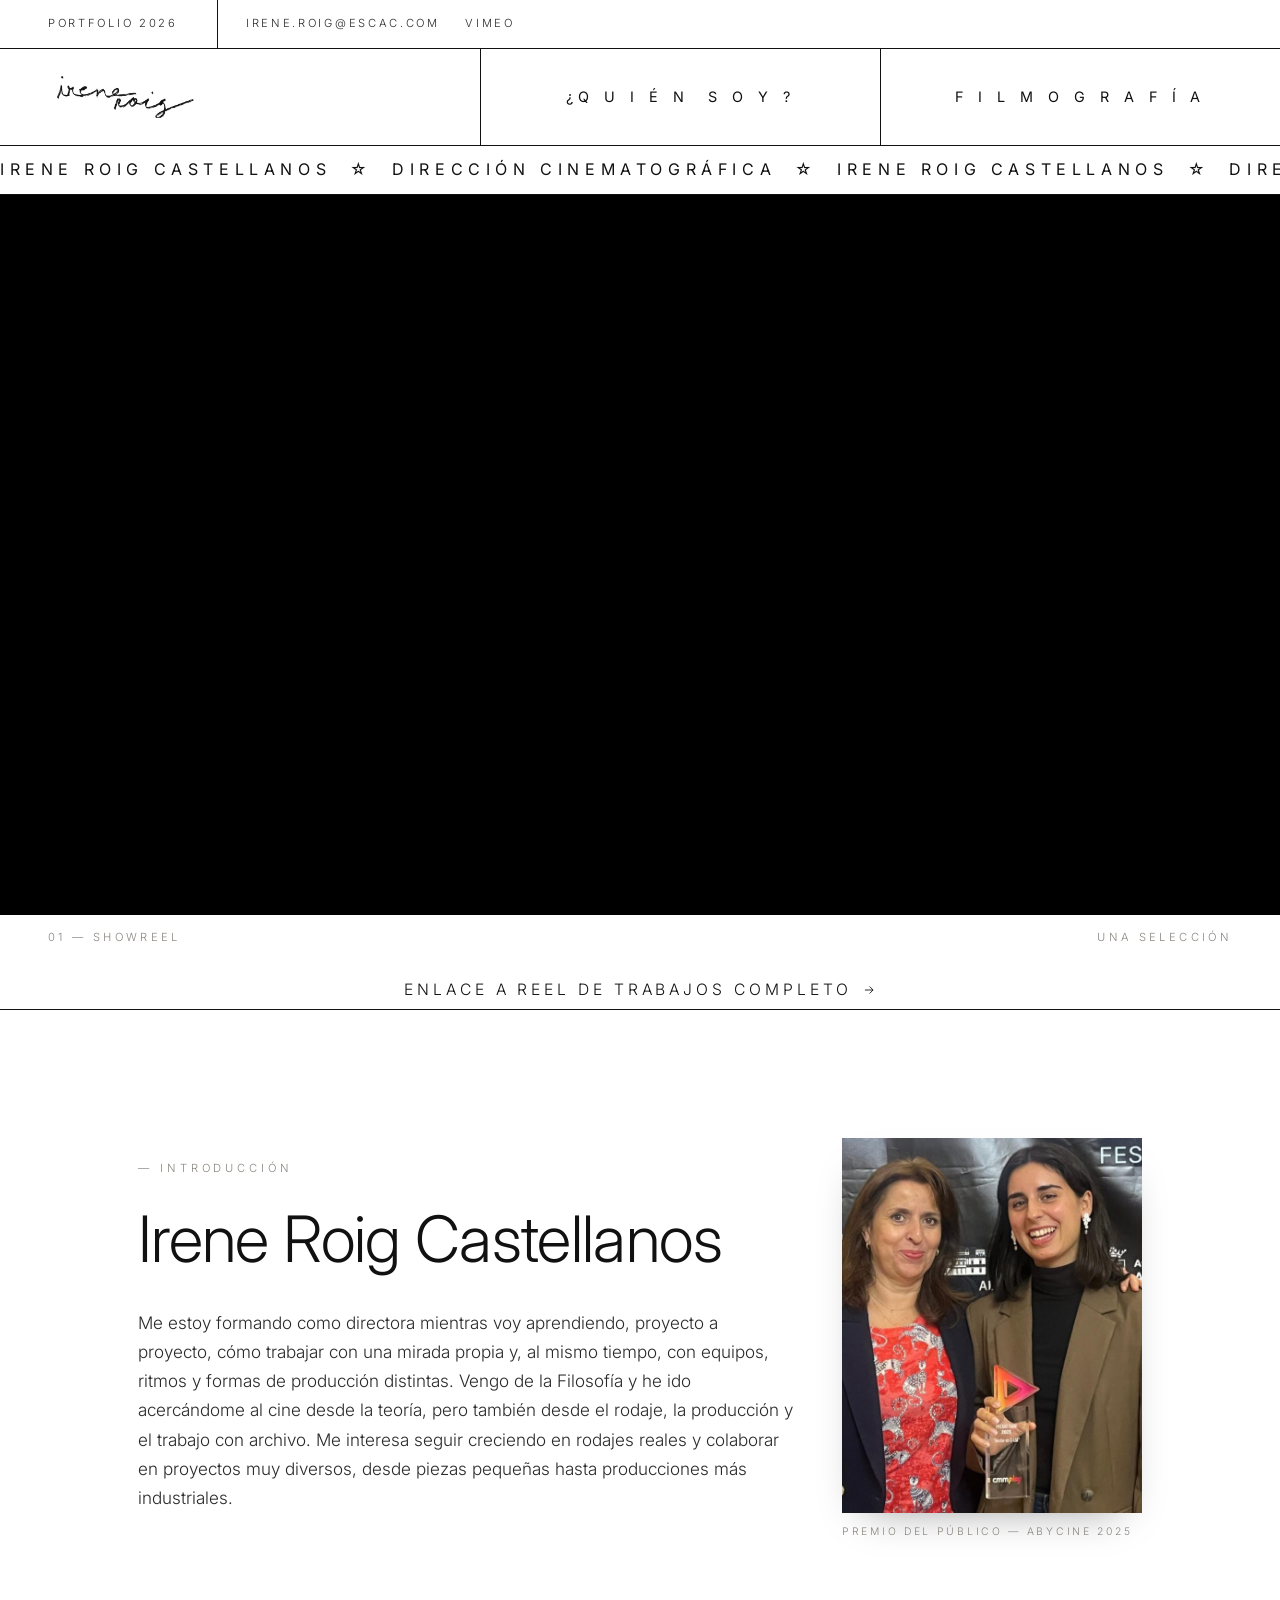
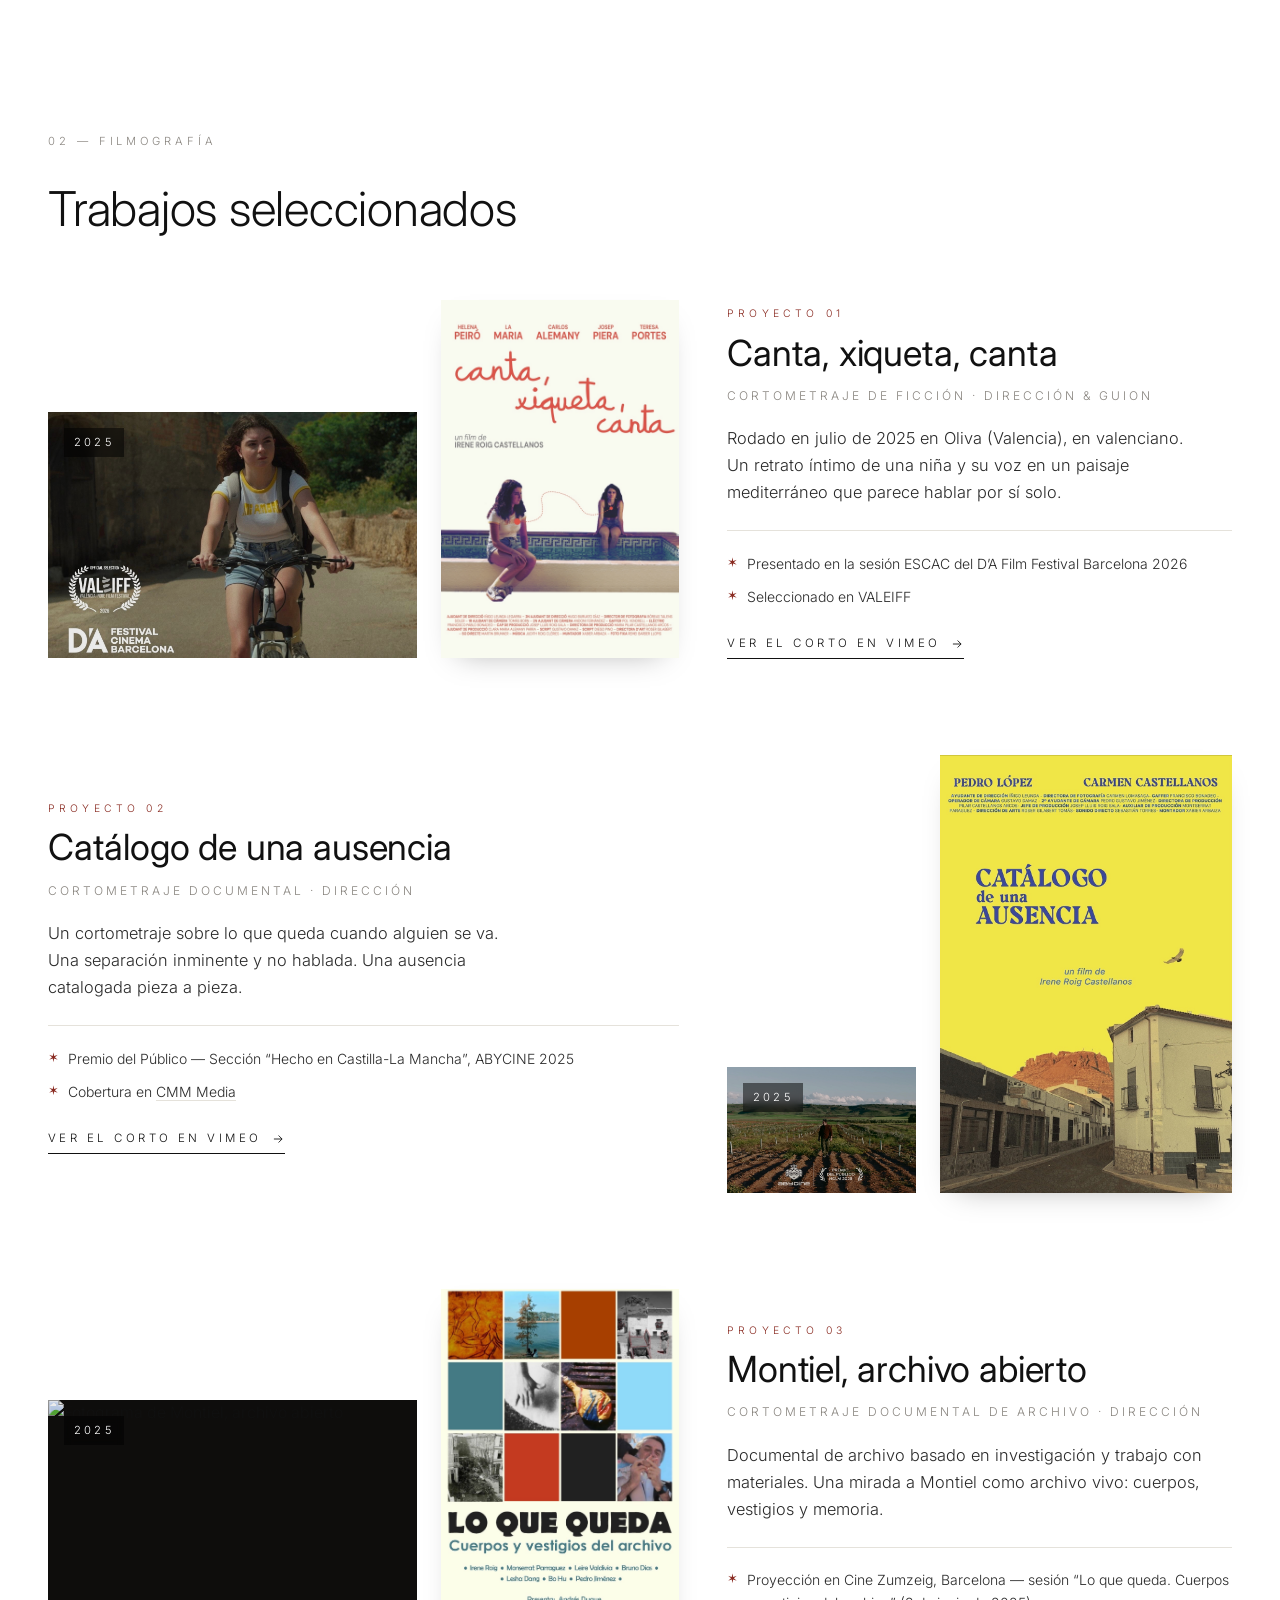
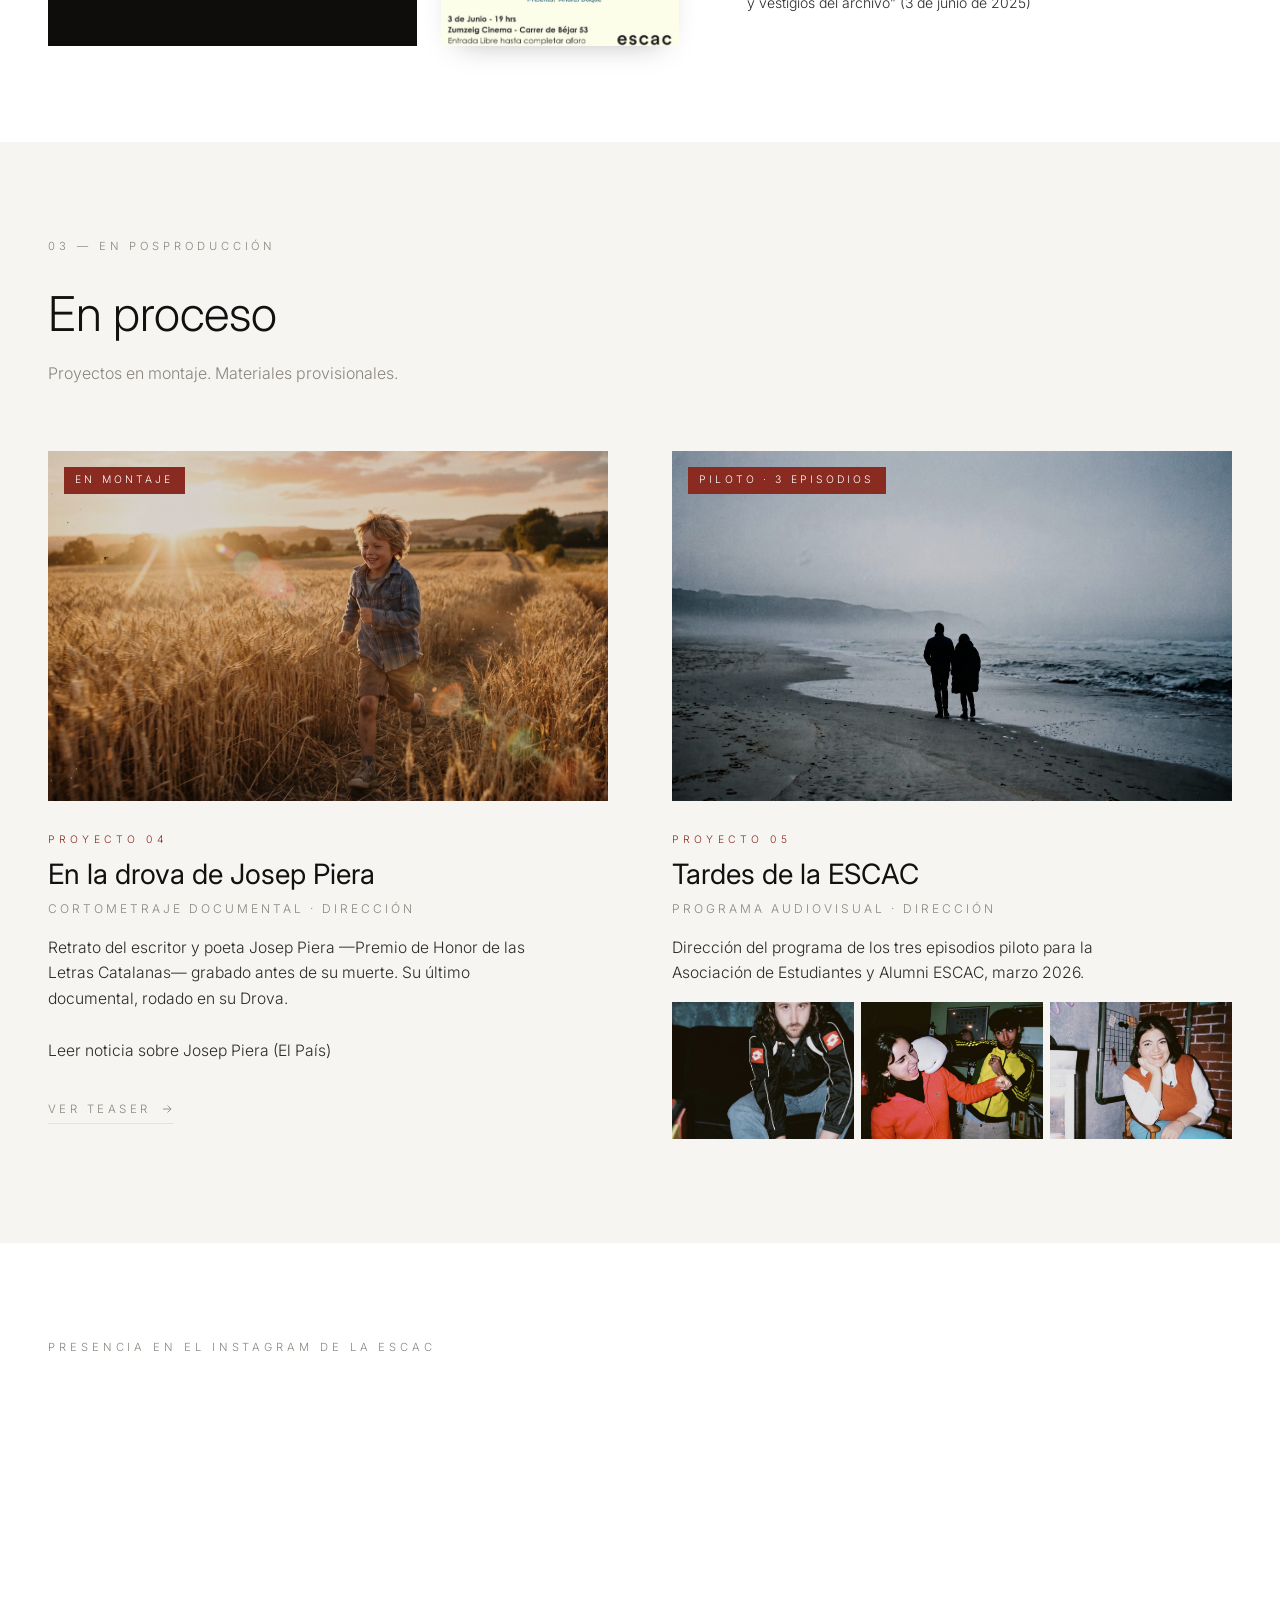
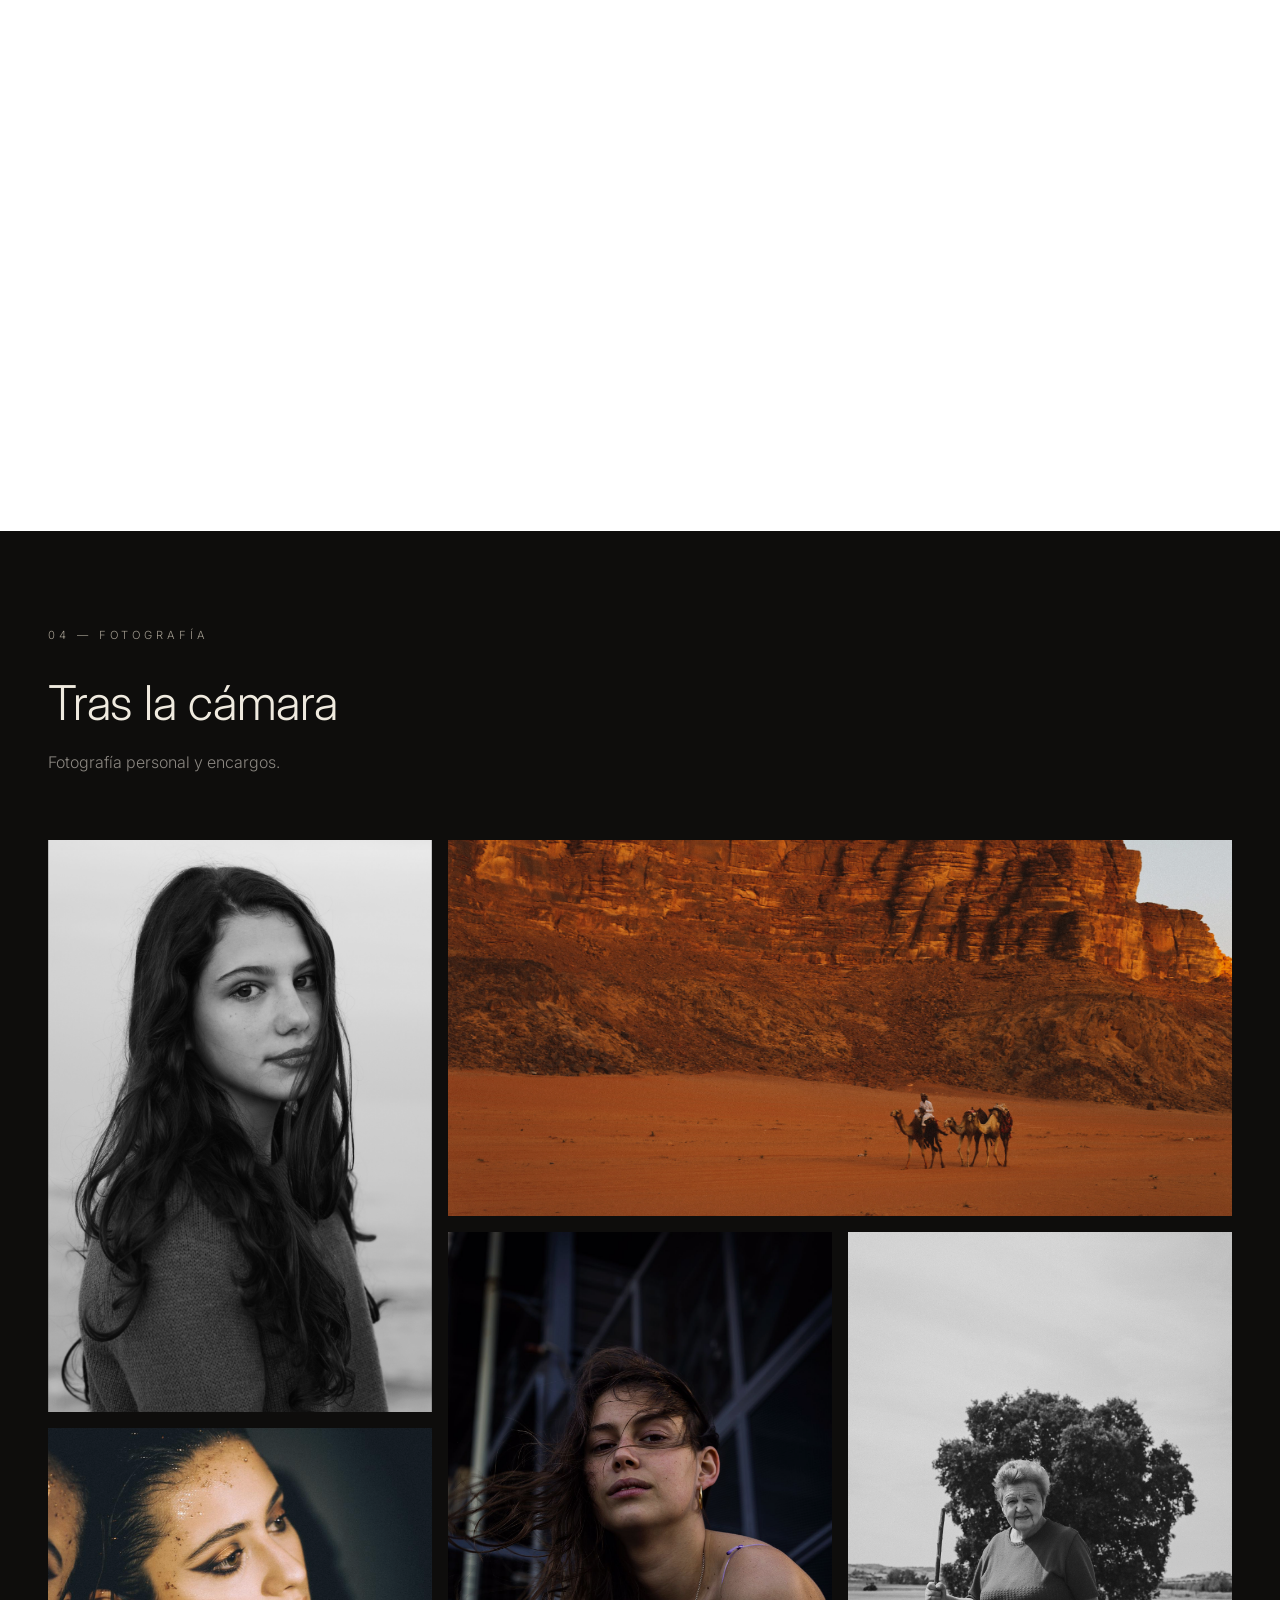
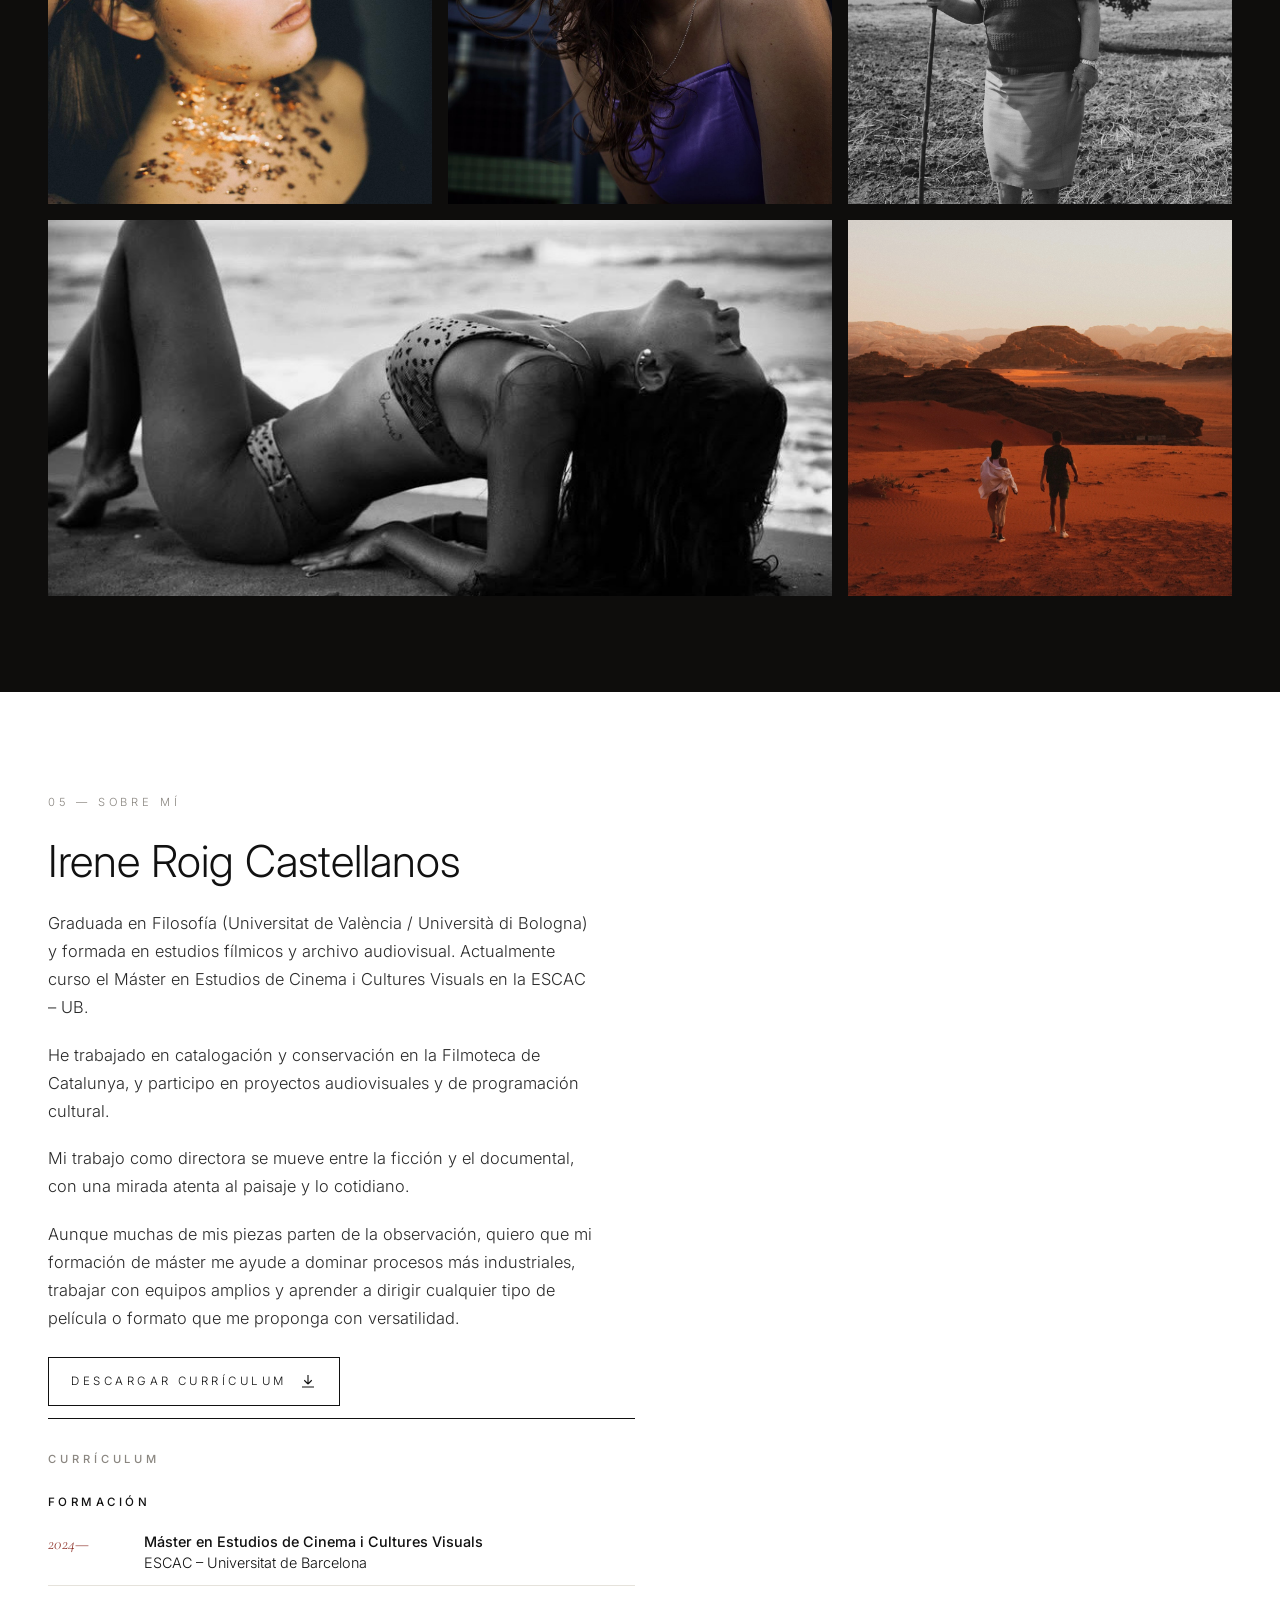
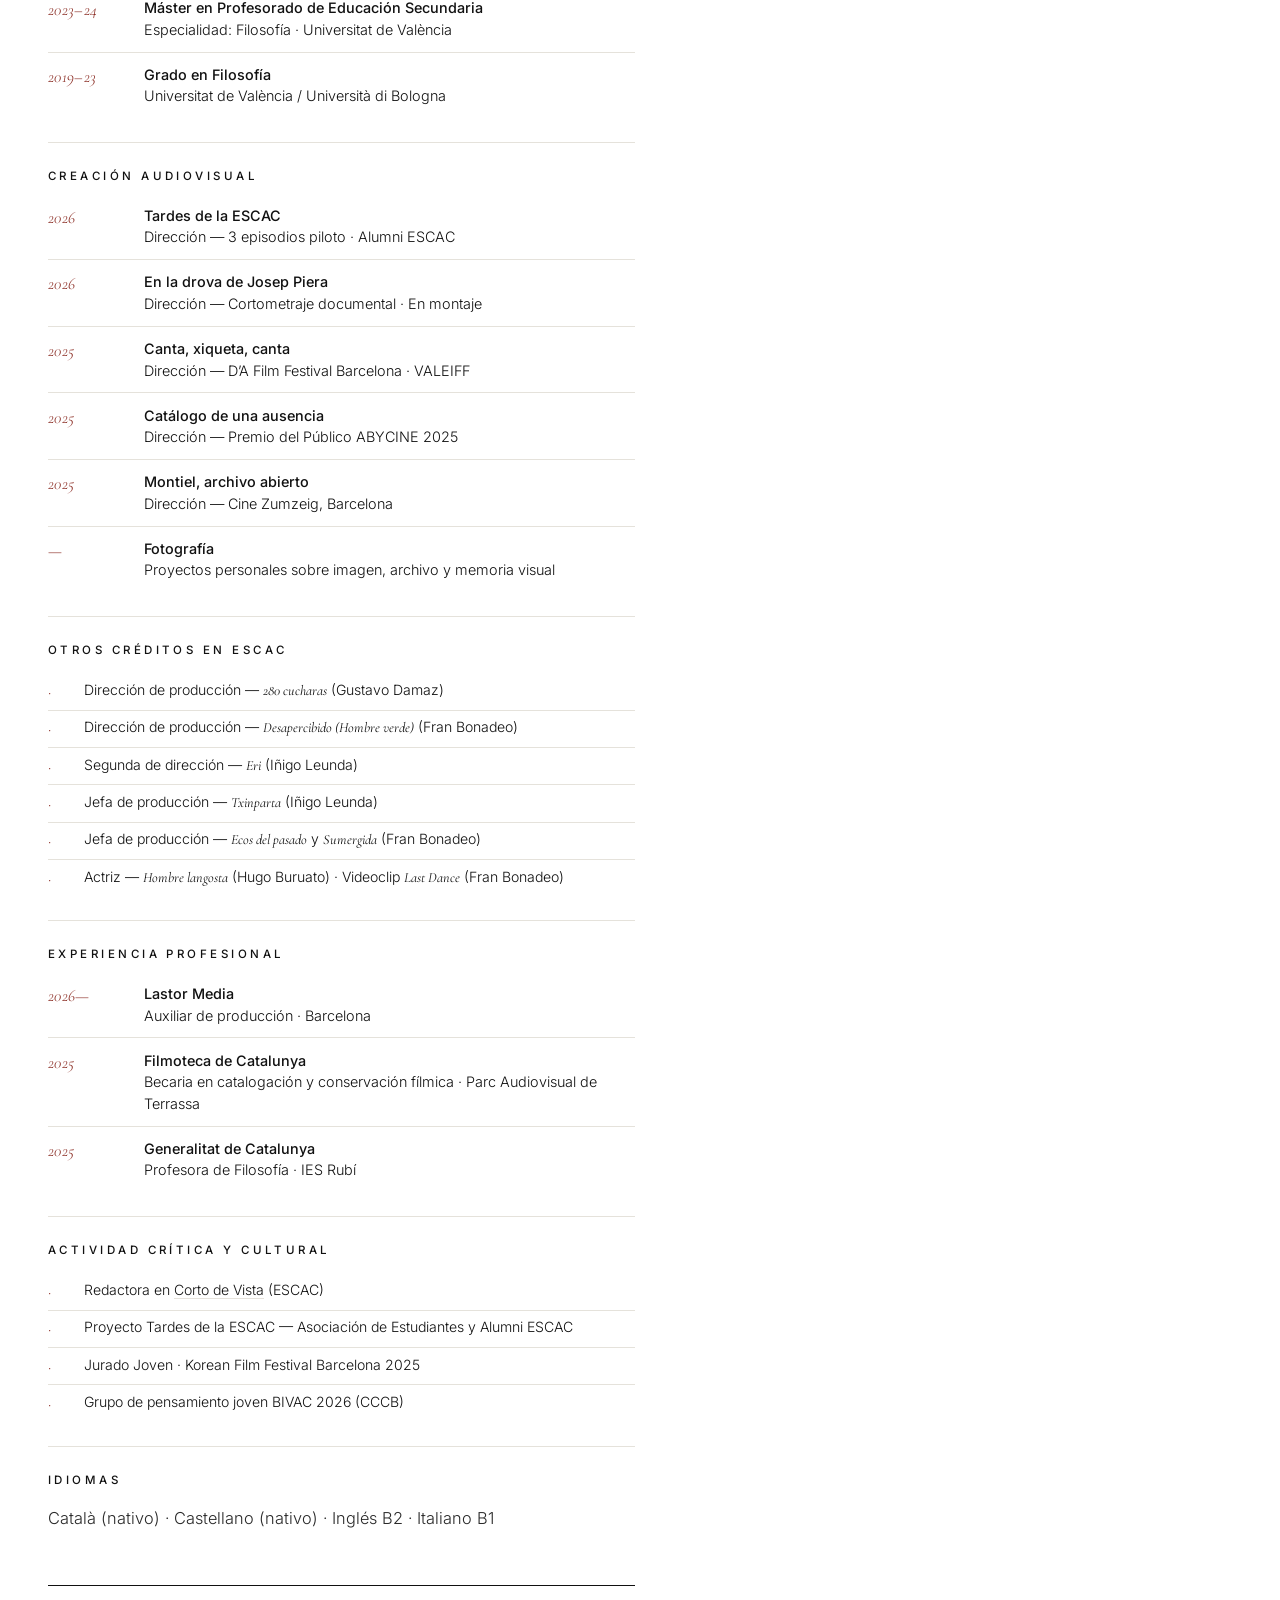
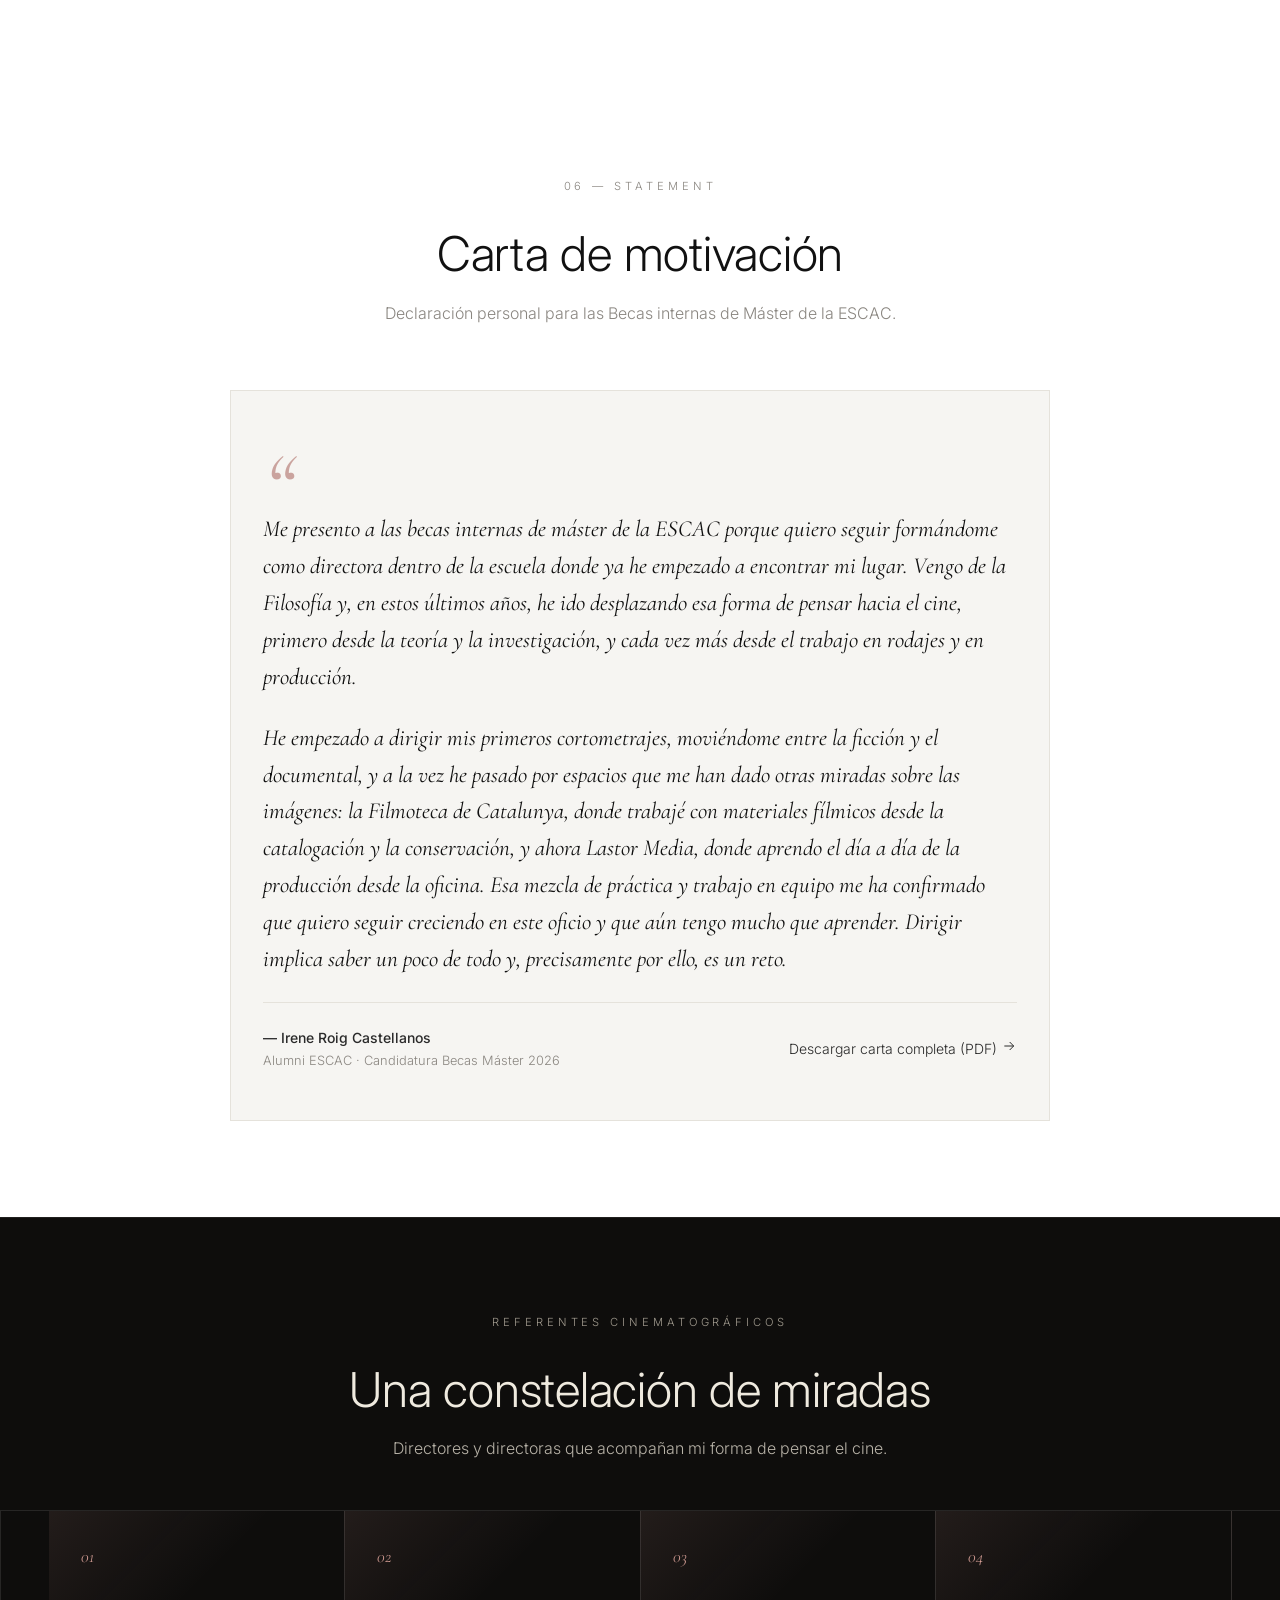
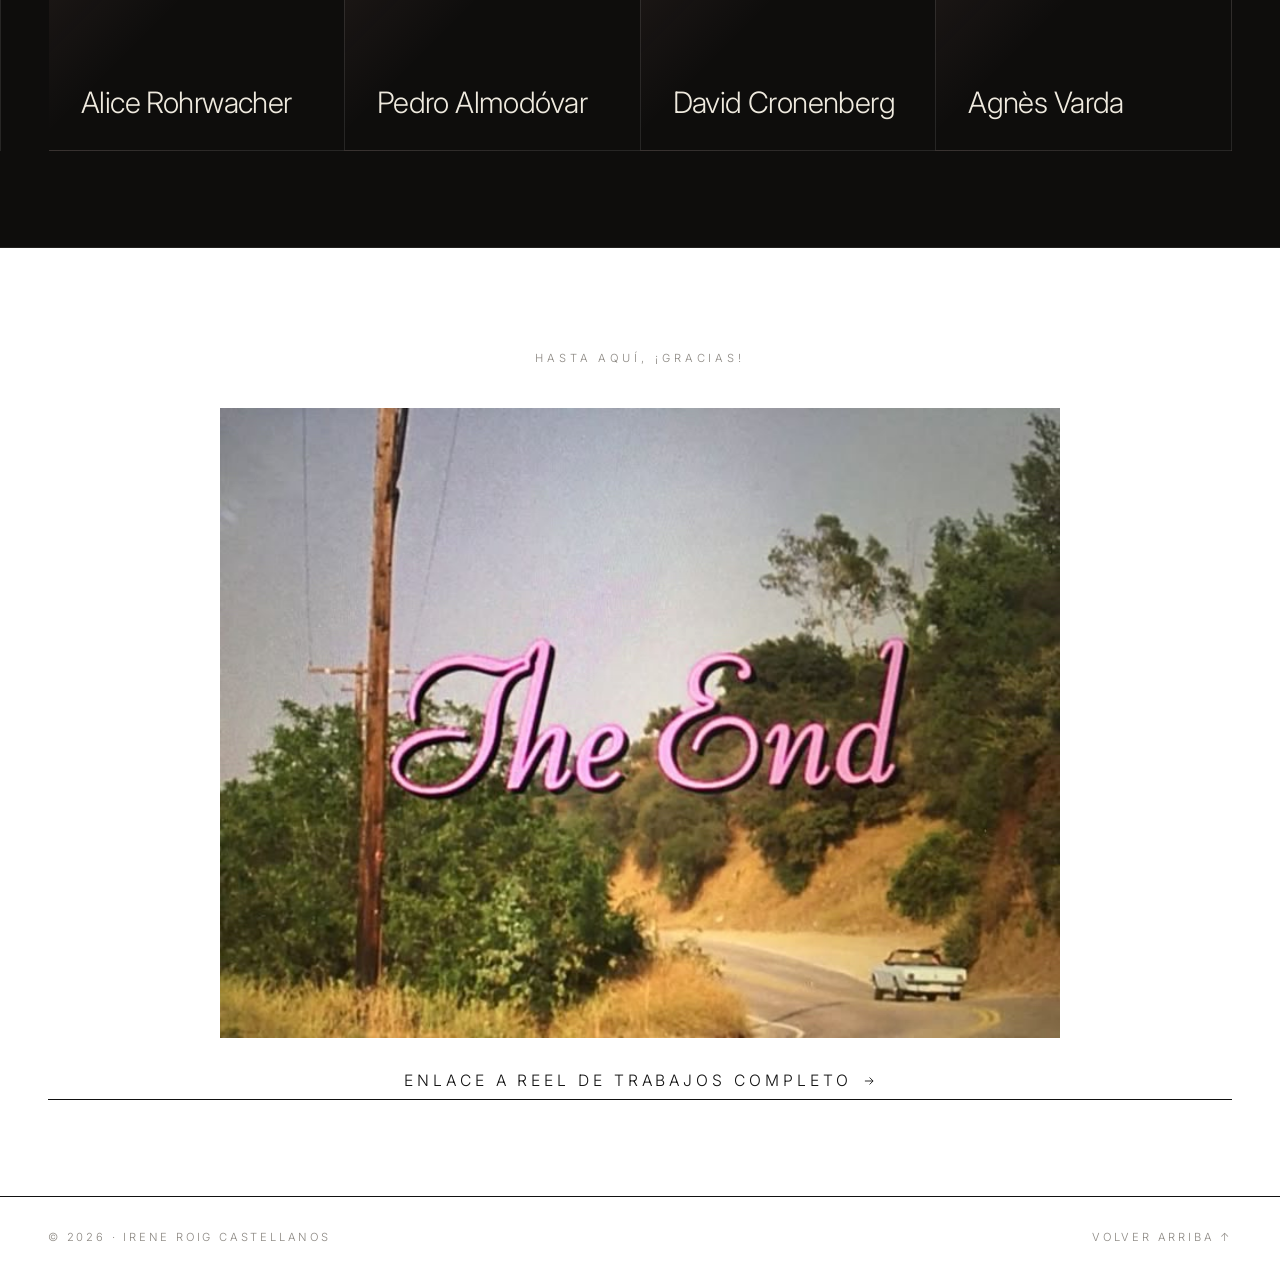
==== index.html @ c7757ea5 "Update index.html" ====
<!DOCTYPE html>
<html lang="es">
<head>
<meta charset="UTF-8" />
<meta name="viewport" content="width=device-width, initial-scale=1.0" />
<title>Irene Roig Castellanos — Dirección de Cine</title>
<meta name="description" content="Portfolio de Irene Roig Castellanos: dirección de cine, cortometraje y documental. Filmografía, fotografía, currículum y contacto." />

<link rel="preconnect" href="https://fonts.googleapis.com" />
<link rel="preconnect" href="https://fonts.gstatic.com" crossorigin />
<link href="https://fonts.googleapis.com/css2?family=Cormorant+Garamond:ital,wght@0,400;0,500;1,400&family=Inter:wght@300;400;500&display=swap" rel="stylesheet" />

<link rel="icon" type="image/jpeg" href="assets/images/logo-firma.jpg" />

<link rel="stylesheet" href="styles.css" />
</head>
<body>

<!-- ========== TOP BAR ========== -->
<div class="topbar">
  <div class="topbar-inner">
    <nav class="topbar-contact" aria-label="Enlaces principales">
      <a class="topbar-portfolio" href="#top" aria-label="Inicio">Portfolio 2026</a>
      <a href="mailto:irene.roig@escac.com">irene.roig@escac.com</a>
      <a href="https://vimeo.com/user251891417?fl=pp&fe=sh" target="_blank" rel="noopener">Vimeo</a>
    </nav>
  </div>
</div>

<!-- ========== HEADER / NAV ========== -->
<header class="site-header" id="top">
  <a href="https://www.imdb.com/es-es/name/nm17939130/" target="_blank" rel="noopener" class="header-block header-block--logo" aria-label="IMDb de Irene Roig Castellanos">
    <img class="header-signature" src="assets/images/logo-firma.jpg" alt="Irene Roig Castellanos" />
  </a>

  <a href="#sobre-mi" class="header-block header-block--link">
    <span>¿Q U I É N&nbsp;&nbsp;S O Y ?</span>
  </a>

  <a href="#filmografia" class="header-block header-block--link">
    <span>F I L M O G R A F Í A</span>
  </a>

  <button class="nav-toggle" aria-label="Abrir menú" aria-expanded="false">
    <span></span><span></span>
  </button>
</header>

<!-- Menú móvil -->
<nav class="mobile-nav" aria-label="Navegación móvil">
  <a href="#filmografia">Filmografía</a>
  <a href="#posproduccion">En posproducción</a>
  <a href="#fotografia">Fotografía</a>
  <a href="#sobre-mi">Sobre mí</a>
  <a href="#carta">Carta de motivación</a>
  <a href="#referentes">Referentes</a>
  <a href="#contacto">Contacto</a>
</nav>

<!-- ========== MARQUEE ========== -->
<div class="marquee" aria-hidden="true">
  <div class="marquee-track">
    <span>IRENE ROIG CASTELLANOS &nbsp;☆&nbsp; DIRECCIÓN CINEMATOGRÁFICA &nbsp;☆&nbsp; IRENE ROIG CASTELLANOS &nbsp;☆&nbsp; DIRECCIÓN CINEMATOGRÁFICA &nbsp;☆&nbsp; IRENE ROIG CASTELLANOS &nbsp;☆&nbsp; DIRECCIÓN CINEMATOGRÁFICA &nbsp;☆&nbsp;</span>
    <span>IRENE ROIG CASTELLANOS &nbsp;☆&nbsp; DIRECCIÓN CINEMATOGRÁFICA &nbsp;☆&nbsp; IRENE ROIG CASTELLANOS &nbsp;☆&nbsp; DIRECCIÓN CINEMATOGRÁFICA &nbsp;☆&nbsp; IRENE ROIG CASTELLANOS &nbsp;☆&nbsp; DIRECCIÓN CINEMATOGRÁFICA &nbsp;☆&nbsp;</span>
  </div>
</div>

<!-- ========== HERO / SHOWREEL ========== -->
<section class="hero">
  <div class="hero-media">
    <video
      class="hero-video"
      src="assets/video/showreel.mp4"
      poster="assets/images/showreel-hero.jpg"
      autoplay
      muted
      loop
      playsinline
      preload="metadata"
      aria-label="Showreel de Irene Roig"
    ></video>
  </div>
  <div class="hero-caption">
    <span>01 — Showreel</span>
    <span>Una selección</span>
  </div>
  <a class="hero-reel-link" href="https://vimeo.com/1184560746?share=copy&fl=sv&fe=ci" target="_blank" rel="noopener">
    Enlace a reel de trabajos completo
    <svg viewBox="0 0 24 24" width="14" height="14" fill="none" stroke="currentColor" stroke-width="1.5" aria-hidden="true"><path d="M5 12h14m0 0l-6-6m6 6l-6 6"/></svg>
  </a>
</section>

<!-- ========== INTRO ========== -->
<section class="intro">
  <div class="intro-text">
    <p class="eyebrow">— Introducción</p>
    <h1 class="intro-heading">
      Irene Roig Castellanos
    </h1>
    <p class="intro-body">
      Me estoy formando como directora mientras voy aprendiendo, proyecto a proyecto,
      cómo trabajar con una mirada propia y, al mismo tiempo, con equipos, ritmos y formas
      de producción distintas. Vengo de la Filosofía y he ido acercándome al cine desde
      la teoría, pero también desde el rodaje, la producción y el trabajo con archivo.
      Me interesa seguir creciendo en rodajes reales y colaborar en proyectos muy diversos,
      desde piezas pequeñas hasta producciones más industriales.
    </p>
  </div>
  <figure class="intro-photo">
    <img src="assets/images/premio.jpg" alt="Premio del Público — ABYCINE 2025" />
    <figcaption>Premio del Público — ABYCINE 2025</figcaption>
  </figure>
</section>

<!-- ========== FILMOGRAFÍA ========== -->
<section class="section" id="filmografia">
  <div class="section-head">
    <span class="eyebrow">02 — Filmografía</span>
    <h2>Trabajos seleccionados</h2>
  </div>

  <div class="works">

    <!-- 01 · Canta, xiqueta, canta -->
    <article class="work" id="canta-xiqueta">
      <div class="work-media-stack">
        <a href="https://vimeo.com/1176885911" target="_blank" rel="noopener" class="work-media work-media--still" data-vimeo="https://player.vimeo.com/video/1176885911">
          <img src="assets/images/still-canta-xiqueta.jpg" alt="Still de Canta, xiqueta, canta" />
          <span class="work-year">2025</span>
          <span class="work-play" aria-hidden="true">
            <svg viewBox="0 0 48 48" fill="none"><circle cx="24" cy="24" r="23" stroke="currentColor" stroke-width="1"/><path d="M20 16 L20 32 L34 24 Z" fill="currentColor"/></svg>
            <em>Ver en Vimeo</em>
          </span>
        </a>
        <div class="work-poster">
          <img src="assets/images/cartel-canta-xiqueta.jpg" alt="Cartel de Canta, xiqueta, canta" />
        </div>
      </div>
      <div class="work-info">
        <span class="work-num">Proyecto 01</span>
        <h3>Canta, xiqueta, canta</h3>
        <p class="work-meta">Cortometraje de ficción · Dirección &amp; Guion</p>
        <p class="work-desc">
          Rodado en julio de 2025 en Oliva (Valencia), en valenciano. Un retrato íntimo
          de una niña y su voz en un paisaje mediterráneo que parece hablar por sí solo.
        </p>
        <ul class="work-credits">
          <li>Presentado en la sesión ESCAC del D’A Film Festival Barcelona 2026</li>
          <li>Seleccionado en VALEIFF</li>
        </ul>
        <a href="https://vimeo.com/1176885911" target="_blank" rel="noopener" class="work-link">
          <span>Ver el corto en Vimeo</span>
          <svg viewBox="0 0 24 24" width="14" height="14" fill="none" stroke="currentColor" stroke-width="1.5"><path d="M5 12h14m0 0l-6-6m6 6l-6 6"/></svg>
        </a>
      </div>
    </article>

    <!-- 02 · Catálogo de una ausencia -->
    <article class="work work--reverse" id="catalogo-ausencia">
      <div class="work-media-stack">
        <a href="https://vimeo.com/1148361885/60602b2954" target="_blank" rel="noopener" class="work-media work-media--still" data-vimeo="https://player.vimeo.com/video/1148361885?h=60602b2954">
          <img src="assets/images/still-catalogo-ausencia.jpg" alt="Still de Catálogo de una ausencia" />
          <span class="work-year">2025</span>
          <span class="work-play" aria-hidden="true">
            <svg viewBox="0 0 48 48" fill="none"><circle cx="24" cy="24" r="23" stroke="currentColor" stroke-width="1"/><path d="M20 16 L20 32 L34 24 Z" fill="currentColor"/></svg>
            <em>Ver en Vimeo</em>
          </span>
        </a>
        <div class="work-poster">
          <img src="assets/images/cartel-catalogo-ausencia.jpg" alt="Cartel de Catálogo de una ausencia" />
        </div>
      </div>
      <div class="work-info">
        <span class="work-num">Proyecto 02</span>
        <h3>Catálogo de una ausencia</h3>
        <p class="work-meta">Cortometraje documental · Dirección</p>
        <p class="work-desc">
          Un cortometraje sobre lo que queda cuando alguien se va. Una separación 
          inminente y no hablada. Una ausencia catalogada pieza a pieza.
        </p>
        <ul class="work-credits">
          <li>Premio del Público — Sección “Hecho en Castilla-La Mancha”, ABYCINE 2025</li>
          <li>Cobertura en <a href="https://www.cmmedia.es/informacion-corporativa/sala-de-prensa/cortos-conexiones-inesperadas-catalogo-ausencia-premiados-cmm-abycine-2025.html" target="_blank" rel="noopener">CMM Media</a></li>
        </ul>
        <a href="https://vimeo.com/1148361885/60602b2954" target="_blank" rel="noopener" class="work-link">
          <span>Ver el corto en Vimeo</span>
          <svg viewBox="0 0 24 24" width="14" height="14" fill="none" stroke="currentColor" stroke-width="1.5"><path d="M5 12h14m0 0l-6-6m6 6l-6 6"/></svg>
        </a>
      </div>
    </article>

    <!-- 03 · Montiel, archivo abierto -->
    <article class="work" id="montiel">
      <div class="work-media-stack">
        <div class="work-media work-media--still work-media--nolink">
          <img src="assets/images/work-03.jpg" alt="Fotograma de Montiel, archivo abierto" />
          <span class="work-year">2025</span>
        </div>
        <div class="work-poster">
          <img src="assets/images/cartel-montiel.jpg" alt="Cartel de la sesión en Cine Zumzeig" />
        </div>
      </div>
      <div class="work-info">
        <span class="work-num">Proyecto 03</span>
        <h3>Montiel, archivo abierto</h3>
        <p class="work-meta">Cortometraje documental de archivo · Dirección</p>
        <p class="work-desc">
          Documental de archivo basado en investigación y trabajo con materiales.
          Una mirada a Montiel como archivo vivo: cuerpos, vestigios y memoria.
        </p>
        <ul class="work-credits">
          <li>Proyección en Cine Zumzeig, Barcelona — sesión “Lo que queda. Cuerpos y vestigios del archivo” (3 de junio de 2025)</li>
        </ul>
      </div>
    </article>

  </div>
</section>

<!-- ========== EN POSPRODUCCIÓN ========== -->
<section class="section section--soft" id="posproduccion">
  <div class="section-head">
    <span class="eyebrow">03 — En posproducción</span>
    <h2>En proceso</h2>
    <p class="section-lede">Proyectos en montaje. Materiales provisionales.</p>
  </div>

  <div class="wip-grid">

    <!-- 04 · En la drova de Josep Piera -->
    <article class="wip" id="en-la-drova">
      <a href="https://vimeo.com/1185247894" target="_blank" rel="noopener" class="wip-media">
        <img src="assets/images/work-04.jpg" alt="Captura provisional de En la drova de Josep Piera" />
        <span class="wip-badge">En montaje</span>
        <span class="work-play" aria-hidden="true">
          <svg viewBox="0 0 48 48" fill="none"><circle cx="24" cy="24" r="23" stroke="currentColor" stroke-width="1"/><path d="M20 16 L20 32 L34 24 Z" fill="currentColor"/></svg>
          <em>Ver avance</em>
        </span>
      </a>
      <div class="wip-info">
        <span class="work-num">Proyecto 04</span>
        <h3>En la drova de Josep Piera</h3>
        <p class="work-meta">Cortometraje documental · Dirección</p>
        <p class="work-desc">
          Retrato del escritor y poeta Josep Piera —Premio de Honor de las Letras Catalanas—
          grabado antes de su muerte. Su último documental, rodado en su Drova.
            <br><br>
  <a href="https://elpais.com/cultura/2026-04-05/fallece-el-poeta-y-escritor-valenciano-josep-piera-a-los-78-anos.html" target="_blank" rel="noopener">
    Leer noticia sobre Josep Piera (El País)
  </a>
        </p>
       <a href="https://vimeo.com/1185247894" target="_blank" rel="noopener" class="work-link work-link--muted">
  <span>Ver teaser</span>
  <svg viewBox="0 0 24 24" width="14" height="14" fill="none" stroke="currentColor" stroke-width="1.5">
    <path d="M5 12h14m0 0l-6-6m6 6l-6 6"/>
  </svg>
</a>
      </div>
    </article>

    <!-- 05 · Tardes de la ESCAC -->
    <article class="wip" id="tardes-escac">
      <a href="https://vimeo.com/1188788716/d22d8c7a31?share=copy&fl=sv&fe=ci" target="_blank" rel="noopener" class="wip-media">
        <img src="assets/images/work-01.jpg" alt="Foto provisional de Tardes de la ESCAC" />
        <span class="wip-badge">Piloto · 3 episodios</span>
        <span class="work-play" aria-hidden="true">
          <svg viewBox="0 0 48 48" fill="none"><circle cx="24" cy="24" r="23" stroke="currentColor" stroke-width="1"/><path d="M20 16 L20 32 L34 24 Z" fill="currentColor"/></svg>
          <em>Ver mini-video</em>
        </span>
      </a>
      <div class="wip-info">
        <span class="work-num">Proyecto 05</span>
        <h3>Tardes de la ESCAC</h3>
        <p class="work-meta">Programa audiovisual · Dirección</p>
        <p class="work-desc">
          Dirección del programa de los tres episodios piloto para la Asociación
          de Estudiantes y Alumni ESCAC, marzo 2026.
        </p>
        <div class="wip-thumbs" aria-label="Galería de fotos de Tardes de la ESCAC">
          <img src="assets/images/work-02.jpg" alt="Foto del rodaje 1" />
          <img src="assets/images/work-10.jpg" alt="Foto del rodaje 2" />
          <img src="assets/images/work-11.jpg" alt="Foto del rodaje 3" />
        </div>

</section>

<!-- ========== ESCAC EN INSTAGRAM ========== -->
<section class="section" id="escac-ig">
  <div class="section-head">
    <span class="eyebrow">Presencia en el Instagram de la ESCAC</span>
  </div>

  <div class="ig-grid">
    <div class="ig-card">
      <blockquote class="instagram-media" data-instgrm-permalink="https://www.instagram.com/p/DWeWCHbDDAE/?utm_source=ig_embed&amp;utm_campaign=loading" data-instgrm-version="14"></blockquote>
    </div>

    <div class="ig-card">
      <blockquote class="instagram-media" data-instgrm-permalink="https://www.instagram.com/reel/DVTNN2sjTQh/?utm_source=ig_embed&amp;utm_campaign=loading" data-instgrm-version="14"></blockquote>
    </div>

    <div class="ig-card">
      <blockquote class="instagram-media" data-instgrm-permalink="https://www.instagram.com/p/DQew9ajjEBx/?utm_source=ig_embed&amp;utm_campaign=loading" data-instgrm-version="14"></blockquote>
    </div>

    <div class="ig-card">
      <blockquote class="instagram-media" data-instgrm-permalink="https://www.instagram.com/p/DPoYEYwDBL6/?utm_source=ig_embed&amp;utm_campaign=loading" data-instgrm-version="14"></blockquote>
    </div>

    <div class="ig-card">
      <blockquote class="instagram-media" data-instgrm-permalink="https://www.instagram.com/p/DTaCCrPCIK7/?utm_source=ig_embed&amp;utm_campaign=loading" data-instgrm-version="14"></blockquote>
    </div>
  </div>

  <script async src="https://www.instagram.com/embed.js"></script>
</section>

<!-- ========== FOTOGRAFÍA ========== -->
<section class="section section--dark" id="fotografia">
  <div class="section-head">
    <span class="eyebrow">04 — Fotografía</span>
    <h2>Tras la cámara</h2>
    <p class="section-lede">Fotografía personal y encargos.</p>
  </div>

  <div class="photo-grid">
    <figure class="photo photo--tall"><img src="assets/images/photo-01.jpg" alt="Fotografía 01" /></figure>
    <figure class="photo photo--wide"><img src="assets/images/photo-02.jpg" alt="Fotografía 02" /></figure>
    <figure class="photo photo--tall"><img src="assets/images/photo-03.jpg" alt="Fotografía 03" /></figure>
    <figure class="photo photo--tall"><img src="assets/images/photo-04.jpg" alt="Fotografía 04" /></figure>
    <figure class="photo"><img src="assets/images/generated-bts-05.jpg" alt="Fotografía tras la cámara 05" /></figure>
    <figure class="photo photo--wide"><img src="assets/images/generated-bts-06.jpg" alt="Fotografía tras la cámara 06" /></figure>
    <figure class="photo"><img src="assets/images/generated-bts-07.jpg" alt="Fotografía tras la cámara 07" /></figure>
    
  </div>
</section>

<!-- ========== SOBRE MÍ / CV ========== -->
<section class="section" id="sobre-mi">
  <div class="about-grid">
    <div class="about-text">
      <span class="eyebrow">05 — Sobre mí</span>
      <h2>Irene Roig Castellanos</h2>
      <p>
        Graduada en Filosofía (Universitat de València / Università di Bologna) y formada
        en estudios fílmicos y archivo audiovisual. Actualmente curso el Máster en Estudios
        de Cinema i Cultures Visuals en la ESCAC – UB.
      </p>
      <p>
        He trabajado en catalogación y conservación en la Filmoteca de Catalunya, y participo
        en proyectos audiovisuales y de programación cultural.
      </p>
      <p>
        Mi trabajo como directora se mueve entre la ficción y el documental, con
        una mirada atenta al paisaje y lo cotidiano.
      </p>
      <p>
        Aunque muchas de mis piezas parten de la observación, quiero que mi formación de máster
        me ayude a dominar procesos más industriales, trabajar con equipos amplios y aprender a
        dirigir cualquier tipo de película o formato que me proponga con versatilidad.
      </p>

      <div class="download-row">
        <a href="assets/docs/cv-irene-roig.pdf" class="download-btn" download>
          <span>Descargar currículum</span>
          <svg viewBox="0 0 24 24" width="18" height="18" fill="none" stroke="currentColor" stroke-width="1.5" aria-hidden="true">
            <path d="M12 4v12m0 0l-5-5m5 5l5-5M4 20h16"/>
          </svg>
        </a>

    <aside class="cv-summary">
      <h3>Currículum</h3>

      <div class="cv-block">
        <h4>Formación</h4>
        <ul class="cv-list">
          <li>
            <span class="cv-year">2024—</span>
            <div><strong>Máster en Estudios de Cinema i Cultures Visuals</strong><br/>ESCAC – Universitat de Barcelona</div>
          </li>
          <li>
            <span class="cv-year">2023–24</span>
            <div><strong>Máster en Profesorado de Educación Secundaria</strong><br/>Especialidad: Filosofía · Universitat de València</div>
          </li>
          <li>
            <span class="cv-year">2019–23</span>
            <div><strong>Grado en Filosofía</strong><br/>Universitat de València / Università di Bologna</div>
          </li>
        </ul>
      </div>

      <div class="cv-block">
        <h4>Creación audiovisual</h4>
        <ul class="cv-list">
          <li>
            <span class="cv-year">2026</span>
            <div><strong>Tardes de la ESCAC</strong><br/>Dirección — 3 episodios piloto · Alumni ESCAC</div>
          </li>
          <li>
            <span class="cv-year">2026</span>
            <div><strong>En la drova de Josep Piera</strong><br/>Dirección — Cortometraje documental · En montaje</div>
          </li>
          <li>
            <span class="cv-year">2025</span>
            <div><strong>Canta, xiqueta, canta</strong><br/>Dirección — D’A Film Festival Barcelona · VALEIFF</div>
          </li>
          <li>
            <span class="cv-year">2025</span>
            <div><strong>Catálogo de una ausencia</strong><br/>Dirección — Premio del Público ABYCINE 2025</div>
          </li>
          <li>
            <span class="cv-year">2025</span>
            <div><strong>Montiel, archivo abierto</strong><br/>Dirección — Cine Zumzeig, Barcelona</div>
          </li>
          <li>
            <span class="cv-year">—</span>
            <div><strong>Fotografía</strong><br/>Proyectos personales sobre imagen, archivo y memoria visual</div>
          </li>
        </ul>
      </div>

      <div class="cv-block">
        <h4>Otros créditos en ESCAC</h4>
        <ul class="cv-list cv-list--compact">
          <li><span class="cv-year">·</span><div>Dirección de producción — <em>280 cucharas</em> (Gustavo Damaz)</div></li>
          <li><span class="cv-year">·</span><div>Dirección de producción — <em>Desapercibido (Hombre verde)</em> (Fran Bonadeo)</div></li>
          <li><span class="cv-year">·</span><div>Segunda de dirección — <em>Eri</em> (Iñigo Leunda)</div></li>
          <li><span class="cv-year">·</span><div>Jefa de producción — <em>Txinparta</em> (Iñigo Leunda)</div></li>
          <li><span class="cv-year">·</span><div>Jefa de producción — <em>Ecos del pasado</em> y <em>Sumergida</em> (Fran Bonadeo)</div></li>
          <li><span class="cv-year">·</span><div>Actriz — <em>Hombre langosta</em> (Hugo Buruato) · Videoclip <em>Last Dance</em> (Fran Bonadeo)</div></li>
        </ul>
      </div>

      <div class="cv-block">
        <h4>Experiencia profesional</h4>
        <ul class="cv-list">
          <li>
            <span class="cv-year">2026—</span>
            <div><strong>Lastor Media</strong><br/>Auxiliar de producción · Barcelona</div>
          </li>
          <li>
            <span class="cv-year">2025</span>
            <div><strong>Filmoteca de Catalunya</strong><br/>Becaria en catalogación y conservación fílmica · Parc Audiovisual de Terrassa</div>
          </li>
          <li>
            <span class="cv-year">2025</span>
            <div><strong>Generalitat de Catalunya</strong><br/>Profesora de Filosofía · IES Rubí</div>
          </li>
        </ul>
      </div>

      <div class="cv-block">
        <h4>Actividad crítica y cultural</h4>
        <ul class="cv-list cv-list--compact">
          <li><span class="cv-year">·</span><div>Redactora en <a href="https://cortorevista.blogspot.com/" target="_blank" rel="noopener">Corto de Vista</a> (ESCAC)</div></li>
          <li><span class="cv-year">·</span><div>Proyecto Tardes de la ESCAC — Asociación de Estudiantes y Alumni ESCAC</div></li>
          <li><span class="cv-year">·</span><div>Jurado Joven · Korean Film Festival Barcelona 2025</div></li>
          <li><span class="cv-year">·</span><div>Grupo de pensamiento joven BIVAC 2026 (CCCB)</div></li>
        </ul>
      </div>

      <div class="cv-block">
        <h4>Idiomas</h4>
        <p class="cv-inline">Català (nativo) · Castellano (nativo) · Inglés B2 · Italiano B1</p>
      </div>
    </aside>
  </div>
</section>

<!-- ========== CARTA DE MOTIVACIÓN (ESCAC) ========== -->
<section class="section" id="carta">
  <div class="section-head section-head--center">
    <span class="eyebrow">06 — Statement</span>
    <h2>Carta de motivación</h2>
    <p class="section-lede">Declaración personal para las Becas internas de Máster de la ESCAC.</p>
  </div>

  <blockquote class="letter">
    <p class="letter-mark" aria-hidden="true">“</p>
    <p class="letter-body">
      Me presento a las becas internas de máster de la ESCAC porque quiero seguir formándome
      como directora dentro de la escuela donde ya he empezado a encontrar mi lugar. Vengo de la
      Filosofía y, en estos últimos años, he ido desplazando esa forma de pensar hacia el cine, primero
      desde la teoría y la investigación, y cada vez más desde el trabajo en rodajes y en producción.
    </p>
    <p class="letter-body">
      He empezado a dirigir mis primeros cortometrajes, moviéndome entre la ficción y el
      documental, y a la vez he pasado por espacios que me han dado otras miradas sobre las
      imágenes: la Filmoteca de Catalunya, donde trabajé con materiales fílmicos desde la
      catalogación y la conservación, y ahora Lastor Media, donde aprendo el día a día de la
      producción desde la oficina. Esa mezcla de práctica y trabajo en equipo me ha
      confirmado que quiero seguir creciendo en este oficio y que aún tengo mucho que aprender.
      Dirigir implica saber un poco de todo y, precisamente por ello, es un reto.
    </p>
    <footer class="letter-foot">
      <div>
        <strong>— Irene Roig Castellanos</strong><br/>
        <span>Alumni ESCAC · Candidatura Becas Máster 2026</span>
      </div>
      <a href="assets/docs/Irene-Roig-beca-Master-ESCAC.pdf"
        <span>Descargar carta completa (PDF)</span>
        <svg viewBox="0 0 24 24" width="16" height="16" fill="none" stroke="currentColor" stroke-width="1.5" aria-hidden="true">
          <path d="M5 12h14m0 0l-6-6m6 6l-6 6"/>
        </svg>
      </a>
    </footer>
  </blockquote>
</section>

<!-- ========== REFERENTES CINEMATOGRÁFICOS ========== -->
<section class="section references" id="referentes">
  <div class="section-head section-head--center">
    <span class="eyebrow">Referentes cinematográficos</span>
    <h2>Una constelación de miradas</h2>
    <p class="section-lede">Directores y directoras que acompañan mi forma de pensar el cine.</p>
  </div>

  <div class="reference-grid" aria-label="Referentes de Irene Roig Castellanos">
    <article class="reference-card">
      <span>01</span>
      <h3>Alice Rohrwacher</h3>
    </article>
    <article class="reference-card">
      <span>02</span>
      <h3>Pedro Almodóvar</h3>
    </article>
    <article class="reference-card">
      <span>03</span>
      <h3>David Cronenberg</h3>
    </article>
    <article class="reference-card">
      <span>04</span>
      <h3>Agnès Varda</h3>
    </article>
  </div>
</section>

<!-- ========== CONTACTO ========== -->
<section class="section contact" id="contacto">
  <span class="eyebrow">HASTA AQUÍ, ¡GRACIAS!</span>
  <figure class="the-end">
    <img src="assets/images/2.jpg" alt="The End" />
  </figure>
  <a class="hero-reel-link" href="https://vimeo.com/1184560746?share=copy&fl=sv&fe=ci" target="_blank" rel="noopener">
    Enlace a reel de trabajos completo
    <svg viewBox="0 0 24 24" width="14" height="14" fill="none" stroke="currentColor" stroke-width="1.5" aria-hidden="true"><path d="M5 12h14m0 0l-6-6m6 6l-6 6"/></svg>
  </a>
</section>

<!-- ========== FOOTER ========== -->
<footer class="site-footer">
  <div class="footer-inner">
    <span>© 2026 · Irene Roig Castellanos</span>
     
    <a href="#top">Volver arriba ↑</a>
  </div>
</footer>

<!-- ========== LIGHTBOX para Vimeo ========== -->
<div class="lightbox" id="lightbox" aria-hidden="true">
  <button class="lightbox-close" aria-label="Cerrar">&times;</button>
  <div class="lightbox-frame"></div>
</div>

<script src="script.js" defer></script>
<script data-pplx-inline-edit>
(function(){
  if(window===window.top)return;
  function inlineAll(orig,clone){
    if(orig.nodeType!==1)return;
    try{
      var cs=getComputedStyle(orig);
      var t='';
      for(var i=0;i<cs.length;i++){t+=cs[i]+':'+cs.getPropertyValue(cs[i])+';';}
      clone.style.cssText=t;
    }catch(e){}
    var oc=orig.children,cc=clone.children;
    for(var j=0;j<oc.length&&j<cc.length;j++){inlineAll(oc[j],cc[j]);}
  }
  function stripExternal(clone){
    var imgs=clone.querySelectorAll('img');
    for(var i=0;i<imgs.length;i++){
      var s=imgs[i].getAttribute('src');
      if(s&&!s.startsWith('data:'))imgs[i].removeAttribute('src');
    }
    var all=clone.querySelectorAll('*');
    for(var i=0;i<all.length;i++){
      var st=all[i].style.cssText;
      if(st&&st.indexOf('url(')>=0){
        all[i].style.cssText=st.replace(/url\(["']?(?!data:)[^)"']*["']?\)/gi,'none');
      }
    }
  }
  var scrollRaf=0;
  function emitScroll(){
    scrollRaf=0;
    var x=window.scrollX||window.pageXOffset||0;
    var y=window.scrollY||window.pageYOffset||0;
    window.parent.postMessage({type:'INLINE_EDIT_SCROLL',scrollX:x,scrollY:y},'*');
  }
  window.addEventListener('scroll',function(){
    if(scrollRaf)return;
    scrollRaf=requestAnimationFrame(emitScroll);
  },{passive:true,capture:true});
  emitScroll();
  window.addEventListener('message',function(e){
    if(!e.data||e.data.type!=='INLINE_EDIT_CAPTURE_REQUEST')return;
    var scrollX=window.scrollX||window.pageXOffset||0;
    var scrollY=window.scrollY||window.pageYOffset||0;
    var w=window.innerWidth,h=window.innerHeight;
    try{
      var clone=document.documentElement.cloneNode(true);
      var rm=clone.querySelectorAll('script,link[rel="stylesheet"],style');
      for(var i=0;i<rm.length;i++){rm[i].remove();}
      inlineAll(document.documentElement,clone);
      stripExternal(clone);
      var html=new XMLSerializer().serializeToString(clone);
      var svg='<svg xmlns="http://www.w3.org/2000/svg" width="'+w+'" height="'+h+'">'
        +'<foreignObject width="100%" height="100%">'
        +'<div xmlns="http://www.w3.org/1999/xhtml" style="width:'+w+'px;height:'+h+'px;overflow:hidden">'
        +'<div style="transform:translate(-'+scrollX+'px,-'+scrollY+'px);transform-origin:top left">'
        +html+'</div></div></foreignObject></svg>';
      var svgUrl='data:image/svg+xml;charset=utf-8,'+encodeURIComponent(svg);
      var img=new Image();
      img.onload=function(){
        var c=document.createElement('canvas');c.width=w;c.height=h;
        c.getContext('2d').drawImage(img,0,0);
        window.parent.postMessage({type:'INLINE_EDIT_SCREENSHOT_RESULT',dataUrl:c.toDataURL('image/png'),scrollX:scrollX,scrollY:scrollY},'*');
      };
      img.onerror=function(){
        window.parent.postMessage({type:'INLINE_EDIT_SCREENSHOT_RESULT',dataUrl:null,scrollX:scrollX,scrollY:scrollY},'*');
      };
      img.src=svgUrl;
    }catch(err){
      window.parent.postMessage({type:'INLINE_EDIT_SCREENSHOT_RESULT',dataUrl:null,scrollX:scrollX,scrollY:scrollY},'*');
    }
  });
})();
</script></body>
</html>
---- styles.css ----
/* ==========================================================
   TU NOMBRE — DIRECCIÓN DE CINE
   Paleta: blanco + tinta profunda + rojo cinema sutil
   Tipografías: Inter (display/body, sans con mucho tracking)
                + Cormorant Garamond (serif italic para acentos)
   Inspiración: Vilaüt Films
   ========================================================== */

:root {
  /* Color */
  --bg: #ffffff;
  --bg-2: #f6f5f2;
  --ink: #111111;
  --ink-2: #2a2a2a;
  --mute: #8a8680;
  --rule: #111111;        /* líneas negras finas (estilo Vilaüt) */
  --rule-soft: #e5e2db;
  --accent: #8a2b22;
  --dark-bg: #0e0d0c;
  --dark-ink: #efeadf;

  /* Type */
  --font-display: 'Inter', 'Helvetica Neue', Arial, sans-serif;
  --font-body:    'Inter', 'Helvetica Neue', Arial, sans-serif;
  --font-serif:   'Cormorant Garamond', 'Times New Roman', serif;

  /* Spacing */
  --space-1: .5rem;
  --space-2: 1rem;
  --space-3: 1.5rem;
  --space-4: 2rem;
  --space-6: 3rem;
  --space-8: 4rem;
  --space-12: 6rem;
  --space-16: 8rem;

  /* Layout */
  --max: 1440px;
  --gutter: clamp(1.25rem, 4vw, 3rem);

  /* Motion */
  --ease: cubic-bezier(.2,.8,.2,1);
}

* { box-sizing: border-box; }
html { scroll-behavior: smooth; }

body {
  margin: 0;
  background: var(--bg);
  color: var(--ink);
  font-family: var(--font-body);
  font-size: 16px;
  line-height: 1.6;
  font-weight: 300;
  -webkit-font-smoothing: antialiased;
  font-feature-settings: "kern", "liga";
}

img { max-width: 100%; display: block; }
a { color: inherit; text-decoration: none; }
button { font: inherit; cursor: pointer; border: 0; background: none; color: inherit; }
em {
  font-family: var(--font-serif);
  font-style: italic;
  font-weight: 400;
  color: var(--ink);
}

::selection { background: var(--ink); color: var(--bg); }

:focus-visible {
  outline: 2px solid var(--accent);
  outline-offset: 3px;
  border-radius: 2px;
}

/* =============================================================
   TOPBAR: enlaces principales
============================================================= */
.topbar {
  background: var(--bg);
  border-bottom: 1px solid var(--rule);
}
.topbar-inner {
  max-width: 100%;
  display: flex;
  justify-content: flex-start;
  align-items: stretch;
  padding: 0 var(--gutter);
  min-height: 48px;
}
.topbar-contact {
  display: flex;
  align-items: center;
  gap: clamp(.85rem, 2.5vw, 1.6rem);
  width: 100%;
}
.topbar-contact a {
  display: inline-flex;
  align-items: center;
  min-height: 48px;
  font-size: .7rem;
  letter-spacing: .24em;
  text-transform: uppercase;
  color: var(--ink-2);
  transition: color .2s var(--ease);
}
.topbar-contact a:hover { color: var(--accent); }
.topbar-portfolio {
  width: auto;
  min-width: 170px;
  padding-right: clamp(.85rem, 2vw, 1.35rem);
  border-right: 1px solid var(--rule);
  margin-right: .15rem;
  justify-content: flex-start;
  white-space: nowrap;
}

/* =============================================================
   HEADER EN BLOQUES (Vilaüt style)
   3 celdas divididas por líneas verticales negras
============================================================= */
.site-header {
  position: sticky;
  top: 0;
  z-index: 50;
  background: var(--bg);
  display: grid;
  grid-template-columns: 1.2fr 1fr 1fr;
  align-items: stretch;
  border-bottom: 1px solid var(--rule);
}
.header-block {
  display: flex;
  align-items: center;
  justify-content: center;
  padding: 1.6rem var(--gutter);
  min-height: 96px;
  color: var(--ink);
  position: relative;
  transition: background .25s var(--ease);
}
.header-block + .header-block {
  border-left: 1px solid var(--rule);
}
.header-block--logo {
  justify-content: flex-start;
}
.header-signature {
  width: min(155px, 56%);
  max-height: 42px;
  object-fit: contain;
}
.header-block--link span {
  font-family: var(--font-display);
  font-weight: 400;
  font-size: .9rem;
  letter-spacing: .38em;
  text-transform: uppercase;
  color: var(--ink);
  white-space: nowrap;
}
.header-block--link:hover {
  background: #fafaf7;
}

.logo-wrap {
  display: inline-flex;
  align-items: center;
  gap: 1rem;
}
.logo-signature {
  width: 78px;
  height: auto;
  max-height: 42px;
  object-fit: contain;
  flex: 0 0 auto;
  transform: translateY(-2px);
}
.logo-text {
  display: flex;
  flex-direction: column;
  font-family: var(--font-display);
  font-weight: 500;
  font-size: .9rem;
  letter-spacing: .22em;
  line-height: 1.1;
}
.logo-text small {
  font-family: var(--font-body);
  font-size: .6rem;
  letter-spacing: .32em;
  color: var(--mute);
  margin-top: .4rem;
  font-weight: 400;
}

.nav-toggle {
  display: none;
  width: 44px; height: 44px;
  flex-direction: column;
  justify-content: center;
  align-items: center;
  gap: 5px;
  position: absolute;
  right: var(--gutter);
  top: 50%;
  transform: translateY(-50%);
}
.nav-toggle span {
  width: 22px; height: 1px; background: var(--ink);
  transition: transform .25s var(--ease), opacity .25s var(--ease);
}
.nav-toggle[aria-expanded="true"] span:nth-child(1) { transform: translateY(3px) rotate(45deg); }
.nav-toggle[aria-expanded="true"] span:nth-child(2) { transform: translateY(-3px) rotate(-45deg); }

/* Mobile nav */
.mobile-nav {
  display: none;
  flex-direction: column;
  background: var(--bg);
  border-bottom: 1px solid var(--rule);
  padding: .5rem var(--gutter) 1rem;
}
.mobile-nav.is-open { display: flex; }
.mobile-nav a {
  padding: .9rem 0;
  border-top: 1px solid var(--rule-soft);
  font-size: .8rem;
  letter-spacing: .25em;
  text-transform: uppercase;
  color: var(--ink);
}
.mobile-nav a:first-child { border-top: 0; }

/* =============================================================
   MARQUEE
============================================================= */
.marquee {
  overflow: hidden;
  border-bottom: 1px solid var(--rule);
  background: var(--bg);
  padding: .7rem 0;
}
.marquee-track {
  display: flex;
  width: max-content;
  animation: marquee 45s linear infinite;
  font-family: var(--font-display);
  font-weight: 400;
  font-size: 1rem;
  letter-spacing: .35em;
  color: var(--ink);
  white-space: nowrap;
  text-transform: uppercase;
}
.marquee-track span { padding-right: 2rem; }
@keyframes marquee {
  from { transform: translateX(0); }
  to   { transform: translateX(-50%); }
}

/* =============================================================
   HERO
============================================================= */
.hero {
  max-width: none;
  width: 100%;
  margin: 0;
  padding: 0 0 var(--space-4);
}
.hero-media {
  position: relative;
  overflow: hidden;
  background: #000;
  aspect-ratio: 16 / 9;
  width: 100%;
}
.hero-caption,
.hero-reel-link {
  max-width: var(--max);
  margin-left: auto;
  margin-right: auto;
  padding-left: var(--gutter);
  padding-right: var(--gutter);
}
.hero-media img,
.hero-media video {
  width: 100%;
  height: 100%;
  object-fit: cover;
  display: block;
  transition: transform 1.2s var(--ease), filter .8s var(--ease);
  filter: brightness(.9) contrast(1.03);
}
.hero-media:hover img,
.hero-media:hover video { transform: scale(1.01); filter: brightness(1); }

.play-btn {
  position: absolute;
  inset: 0;
  display: flex;
  flex-direction: column;
  gap: 1rem;
  align-items: center;
  justify-content: center;
  color: #fff;
  transition: opacity .3s var(--ease);
}
.play-btn svg { width: clamp(70px, 9vw, 110px); }
.play-btn span {
  font-family: var(--font-body);
  font-size: .75rem;
  letter-spacing: .35em;
  text-transform: uppercase;
}
.play-btn:hover { opacity: .85; }

.hero-caption {
  display: flex;
  justify-content: space-between;
  margin-top: .9rem;
  font-size: .7rem;
  letter-spacing: .3em;
  text-transform: uppercase;
  color: var(--mute);
}
.hero-reel-link {
  display: flex;
  justify-content: center;
  align-items: center;
  gap: .6rem;
  margin-top: 30px;
  padding-bottom: .4rem;
  font-family: var(--font-body);
  font-size: .98rem;
  letter-spacing: .25em;
  text-transform: uppercase;
  color: var(--ink);
  border-bottom: 1px solid var(--ink);
  transition: color .2s var(--ease), border-color .2s var(--ease), gap .25s var(--ease);
}
.hero-reel-link:hover {
  color: var(--accent);
  border-color: var(--accent);
  gap: .9rem;
}

/* =============================================================
   INTRO
============================================================= */
.intro {
  max-width: 1100px;
  margin: var(--space-12) auto;
  padding: 0 var(--gutter);
  text-align: left;
  display: grid;
  grid-template-columns: minmax(0, 1fr) auto;
  gap: var(--space-6);
  align-items: center;
}
.intro-text { min-width: 0; }
.intro-photo {
  margin: 0;
  width: 300px;
  max-width: 100%;
}
.intro-photo img {
  width: 100%;
  height: auto;
  aspect-ratio: 4 / 5;
  object-fit: cover;
  background: #111;
  box-shadow: 0 18px 40px -22px rgba(0,0,0,.4);
}
.intro-photo figcaption {
  margin-top: .7rem;
  font-size: .65rem;
  letter-spacing: .26em;
  text-transform: uppercase;
  color: var(--mute);
  text-align: left;
}
@media (max-width: 860px) {
  .intro {
    grid-template-columns: 1fr;
    gap: var(--space-4);
  }
  .intro-photo { width: 260px; }
}
.eyebrow {
  display: inline-block;
  font-family: var(--font-body);
  font-size: .7rem;
  letter-spacing: .35em;
  text-transform: uppercase;
  color: var(--mute);
  margin-bottom: var(--space-3);
}
.intro-heading {
  font-family: var(--font-display);
  font-weight: 300;
  font-size: clamp(2rem, 5vw, 4rem);
  line-height: 1.15;
  letter-spacing: -0.01em;
  margin: 0 0 var(--space-4);
  color: var(--ink);
}
.intro-body {
  font-size: 1.075rem;
  max-width: 62ch;
  color: var(--ink-2);
  line-height: 1.7;
  font-weight: 300;
}

/* =============================================================
   SECTIONS
============================================================= */
.section {
  max-width: var(--max);
  margin: 0 auto;
  padding: var(--space-12) var(--gutter);
}
.section--dark {
  background: var(--dark-bg);
  color: var(--dark-ink);
  max-width: none;
  width: 100%;
  padding-left: 0;
  padding-right: 0;
}
.section--dark > .section-head,
.section--dark > .photo-grid {
  padding-left: var(--gutter);
  padding-right: var(--gutter);
  max-width: var(--max);
  margin-left: auto;
  margin-right: auto;
}
.section--dark .eyebrow { color: #a09a8e; }
.section--dark h2 { color: var(--dark-ink); }

.section-head {
  max-width: var(--max);
  margin: 0 auto var(--space-8);
  padding: 0;
  display: flex;
  flex-direction: column;
  gap: .5rem;
}
.section-head--center { align-items: center; text-align: center; }
.section-head h2 {
  font-family: var(--font-display);
  font-weight: 300;
  font-size: clamp(1.75rem, 4vw, 3rem);
  line-height: 1.1;
  letter-spacing: -0.005em;
  margin: 0;
}
.section-lede {
  max-width: 55ch;
  color: var(--mute);
  font-size: 1rem;
  margin: .75rem 0 0;
  font-weight: 300;
}

/* =============================================================
   FILMOGRAFÍA
============================================================= */
.works {
  display: flex;
  flex-direction: column;
  gap: var(--space-12);
}
.work {
  display: grid;
  grid-template-columns: 1.25fr 1fr;
  gap: var(--space-6);
  align-items: center;
}
.work--reverse .work-media-stack { order: 2; }

/* Pareja still + cartel SIN solaparse (lado a lado) */
.work-media-stack {
  display: grid;
  grid-template-columns: 1.55fr 1fr;
  gap: var(--space-3);
  align-items: end;
}
.work--reverse .work-media-stack {
  grid-template-columns: 1fr 1.55fr;
}
.work-media {
  position: relative;
  display: block;
  overflow: hidden;
  aspect-ratio: 16 / 10;
  background: #0e0d0c;
}
.work-media--still { aspect-ratio: 3 / 2; }
.work-media img {
  width: 100%;
  height: 100%;
  object-fit: cover;
  transition: transform 1s var(--ease), filter .6s var(--ease);
  filter: brightness(.92);
}
.work-media:hover img { transform: scale(1.03); filter: brightness(1); }
.work-year {
  position: absolute;
  top: 1rem; left: 1rem;
  font-size: .7rem;
  letter-spacing: .3em;
  text-transform: uppercase;
  background: rgba(0,0,0,0.5);
  color: #fff;
  padding: .35rem .6rem;
  backdrop-filter: blur(4px);
  z-index: 2;
}

/* Play overlay */
.work-play {
  position: absolute;
  inset: 0;
  display: flex;
  flex-direction: column;
  gap: .75rem;
  align-items: center;
  justify-content: center;
  color: #fff;
  opacity: 0;
  transition: opacity .3s var(--ease);
  background: linear-gradient(180deg, rgba(0,0,0,0) 40%, rgba(0,0,0,.35) 100%);
  pointer-events: none;
}
.work-play svg { width: 56px; height: 56px; }
.work-play em {
  font-family: var(--font-body);
  font-style: normal;
  font-size: .7rem;
  letter-spacing: .3em;
  text-transform: uppercase;
}
.work-media:hover .work-play,
.wip-media:hover .work-play { opacity: 1; }
.work-media--nolink { cursor: default; }

/* Cartel al lado del still, sin rotaciones ni solapes */
.work-poster {
  position: relative;
  display: block;
  width: 100%;
  aspect-ratio: 2 / 3;
  overflow: hidden;
  background: #111;
  box-shadow: 0 12px 30px -18px rgba(0,0,0,.35);
  transition: transform .5s var(--ease);
  order: 2;
}
.work--reverse .work-poster { order: 1; }
.work-poster:hover { transform: scale(1.02); }
.work-poster img {
  width: 100%;
  height: 100%;
  object-fit: cover;
}

.work-num {
  display: inline-block;
  font-family: var(--font-body);
  font-size: .65rem;
  letter-spacing: .4em;
  text-transform: uppercase;
  color: var(--accent);
  margin-bottom: .6rem;
}

.work-info h3 {
  font-family: var(--font-display);
  font-weight: 400;
  font-size: clamp(1.6rem, 3vw, 2.25rem);
  line-height: 1.15;
  margin: 0 0 .75rem;
  letter-spacing: -0.005em;
}
.work-meta {
  font-size: .75rem;
  letter-spacing: .25em;
  text-transform: uppercase;
  color: var(--mute);
  margin: 0 0 1.25rem;
}
.work-desc {
  font-size: 1.025rem;
  color: var(--ink-2);
  max-width: 48ch;
  margin: 0 0 1.5rem;
  line-height: 1.65;
  font-weight: 300;
}
.work-credits {
  list-style: none;
  padding: 0;
  margin: 0;
  font-size: .875rem;
  color: var(--ink-2);
  border-top: 1px solid var(--rule-soft);
  padding-top: 1rem;
}
.work-credits li {
  padding: .35rem 0;
  position: relative;
  padding-left: 1.25rem;
}
.work-credits li::before {
  content: "✶";
  position: absolute;
  left: 0;
  color: var(--accent);
  font-size: .8rem;
}
.work-credits a {
  border-bottom: 1px solid var(--rule-soft);
  transition: border-color .2s var(--ease);
}
.work-credits a:hover { border-color: var(--ink); }

.work-link {
  display: inline-flex;
  align-items: center;
  gap: .6rem;
  margin-top: 1.25rem;
  padding-bottom: .3rem;
  font-family: var(--font-body);
  font-size: .72rem;
  letter-spacing: .3em;
  text-transform: uppercase;
  color: var(--ink);
  border-bottom: 1px solid var(--ink);
  transition: color .2s var(--ease), border-color .2s var(--ease), gap .25s var(--ease);
}
.work-link:hover { color: var(--accent); border-color: var(--accent); gap: .9rem; }
.work-link--muted { color: var(--mute); border-color: var(--rule-soft); }
.work-link--muted:hover { color: var(--ink-2); border-color: var(--ink-2); }

/* =============================================================
   SECCIÓN SUAVE (En posproducción)
============================================================= */
.section--soft {
  background: var(--bg-2);
  max-width: none;
  width: 100%;
  padding-left: 0;
  padding-right: 0;
}
.section--soft > .section-head,
.section--soft > .wip-grid {
  max-width: var(--max);
  margin-left: auto;
  margin-right: auto;
  padding-left: var(--gutter);
  padding-right: var(--gutter);
}

.wip-grid {
  display: grid;
  grid-template-columns: 1fr 1fr;
  gap: var(--space-8);
  align-items: start;
}
.wip-media {
  position: relative;
  display: block;
  overflow: hidden;
  aspect-ratio: 16 / 10;
  background: #0e0d0c;
  margin-bottom: var(--space-3);
}
.wip-media img {
  width: 100%;
  height: 100%;
  object-fit: cover;
  transition: transform 1s var(--ease), filter .6s var(--ease);
  filter: brightness(.85) saturate(.9);
}
.wip-media:hover img { transform: scale(1.03); filter: brightness(.95); }
.wip-badge {
  position: absolute;
  top: 1rem; left: 1rem;
  z-index: 2;
  font-size: .65rem;
  letter-spacing: .3em;
  text-transform: uppercase;
  background: var(--accent);
  color: #fff;
  padding: .35rem .7rem;
}
.wip-info h3 {
  font-family: var(--font-display);
  font-weight: 400;
  font-size: clamp(1.3rem, 2.4vw, 1.75rem);
  line-height: 1.2;
  margin: 0 0 .5rem;
}
.wip-info .work-meta { margin-bottom: 1rem; }
.wip-info .work-desc { font-size: .98rem; margin-bottom: 1rem; }
.wip-thumbs {
  display: grid;
  grid-template-columns: repeat(3, 1fr);
  gap: .4rem;
  margin: 1rem 0 .5rem;
}
.wip-thumbs img {
  width: 100%;
  aspect-ratio: 4 / 3;
  object-fit: cover;
  filter: grayscale(.2);
  transition: filter .3s var(--ease);
}
.wip-thumbs img:hover { filter: grayscale(0); }

/* =============================================================
   FOTOGRAFÍA — grid estilo magazine
============================================================= */
.photo-grid {
  display: grid;
  grid-template-columns: repeat(6, 1fr);
  grid-auto-rows: 180px;
  gap: 1rem;
}
.photo {
  margin: 0;
  overflow: hidden;
  grid-column: span 2;
  grid-row: span 2;
  background: #000;
}
.photo--tall { grid-column: span 2; grid-row: span 3; }
.photo--wide { grid-column: span 4; grid-row: span 2; }
.photo img {
  width: 100%;
  height: 100%;
  object-fit: cover;
  transition: transform .8s var(--ease);
  filter: brightness(.95);
}
.photo:hover img { transform: scale(1.04); filter: brightness(1.05); }
.photo--slot {
  position: relative;
  display: flex;
  flex-direction: column;
  justify-content: space-between;
  padding: 1.1rem;
  border: 1px solid rgba(239,234,223,.34);
  background:
    radial-gradient(circle at 18% 24%, rgba(239,234,223,.13), transparent 24%),
    linear-gradient(135deg, rgba(138,43,34,.45), rgba(14,13,12,.88) 52%),
    #160c0a;
}
.photo--slot::before {
  content: "";
  position: absolute;
  inset: 0;
  background:
    linear-gradient(90deg, rgba(239,234,223,.08) 1px, transparent 1px),
    linear-gradient(180deg, rgba(239,234,223,.06) 1px, transparent 1px);
  background-size: 34px 34px;
  opacity: .22;
}
.photo--slot::after {
  content: "";
  position: absolute;
  inset: 12px;
  border: 1px solid rgba(239,234,223,.28);
  pointer-events: none;
}
.photo--slot span,
.photo--slot figcaption {
  position: relative;
  z-index: 1;
}
.photo--slot span {
  font-family: var(--font-serif);
  font-size: clamp(2rem, 4vw, 4.2rem);
  line-height: 1;
  color: rgba(239,234,223,.62);
  font-style: italic;
}
.photo--slot figcaption {
  max-width: 22ch;
  margin: 0;
  font-size: .68rem;
  letter-spacing: .28em;
  text-transform: uppercase;
  color: rgba(239,234,223,.72);
}
.photo--slot-06 {
  background:
    radial-gradient(circle at 82% 18%, rgba(239,234,223,.16), transparent 26%),
    linear-gradient(115deg, rgba(14,13,12,.92), rgba(83,34,27,.76) 58%, rgba(14,13,12,.96)),
    #120d0b;
}
.photo--slot-07 {
  background:
    radial-gradient(circle at 20% 80%, rgba(239,234,223,.12), transparent 28%),
    linear-gradient(160deg, rgba(42,42,42,.86), rgba(138,43,34,.4)),
    #111;
}
.photo--slot-08 {
  background:
    linear-gradient(145deg, rgba(239,234,223,.1), transparent 34%),
    radial-gradient(circle at 50% 50%, rgba(138,43,34,.42), transparent 42%),
    #0e0d0c;
}

/* =============================================================
   ABOUT / CV
============================================================= */
.about-grid {
  display: grid;
  grid-template-columns: 1.1fr 1fr;
  gap: var(--space-8);
  align-items: start;
}
.about-text p {
  font-size: 1.025rem;
  color: var(--ink-2);
  max-width: 55ch;
  line-height: 1.7;
  margin: 0 0 1.25rem;
  font-weight: 300;
}
.about-text h2 {
  font-family: var(--font-display);
  font-weight: 300;
  font-size: clamp(1.75rem, 4vw, 2.75rem);
  line-height: 1.15;
  margin: 0 0 var(--space-3);
}

.download-btn {
  display: inline-flex;
  align-items: center;
  gap: .75rem;
  margin-top: 1.25rem;
  padding: .9rem 1.4rem;
  border: 1px solid var(--ink);
  font-family: var(--font-body);
  font-size: .72rem;
  letter-spacing: .3em;
  text-transform: uppercase;
  color: var(--ink);
  background: var(--bg);
  transition: background .25s var(--ease), color .25s var(--ease);
}
.download-btn:hover {
  background: var(--ink);
  color: var(--bg);
}
.download-btn--ghost {
  border-color: var(--ink-2);
  color: var(--ink-2);
  padding: .6rem 1.1rem;
  font-size: .68rem;
}

.cv-summary {
  padding: var(--space-4) 0;
  border-top: 1px solid var(--ink);
  border-bottom: 1px solid var(--ink);
}
.cv-summary h3 {
  font-family: var(--font-body);
  font-size: .7rem;
  letter-spacing: .35em;
  text-transform: uppercase;
  color: var(--mute);
  margin: 0 0 var(--space-3);
  font-weight: 500;
}
.cv-block {
  padding-top: var(--space-3);
  margin-top: var(--space-3);
  border-top: 1px solid var(--rule-soft);
}
.cv-block:first-of-type { border-top: 0; padding-top: 0; margin-top: 0; }
.cv-block h4 {
  font-family: var(--font-body);
  font-weight: 500;
  font-size: .72rem;
  letter-spacing: .3em;
  text-transform: uppercase;
  color: var(--ink);
  margin: 0 0 var(--space-2);
}
.cv-list {
  list-style: none;
  padding: 0;
  margin: 0;
}
.cv-list li {
  display: grid;
  grid-template-columns: 80px 1fr;
  gap: 1rem;
  padding: .7rem 0;
  border-top: 1px solid var(--rule-soft);
  font-size: .9rem;
  line-height: 1.5;
  font-weight: 300;
}
.cv-list li:first-child { border-top: 0; padding-top: .2rem; }
.cv-list--compact li {
  grid-template-columns: 20px 1fr;
  padding: .35rem 0;
  font-size: .88rem;
}
.cv-list strong { font-weight: 500; }
.cv-list em { font-family: var(--font-serif); font-style: italic; }
.cv-list a {
  border-bottom: 1px solid var(--rule-soft);
  transition: border-color .2s var(--ease);
}
.cv-list a:hover { border-color: var(--ink); }
.cv-year {
  font-family: var(--font-serif);
  font-style: italic;
  font-size: 1.05rem;
  color: var(--accent);
  letter-spacing: .02em;
}
.cv-inline {
  font-size: .92rem;
  color: var(--ink-2);
  margin: 0;
  font-weight: 300;
}
.download-row {
  display: flex;
  gap: .75rem;
  flex-wrap: wrap;
  margin-top: 1.5rem;
}
.download-row .download-btn { margin-top: 0; }
.cv-photo-strip {
  display: grid;
  grid-template-columns: repeat(3, 1fr);
  gap: .75rem;
  margin-top: var(--space-4);
  max-width: 560px;
}
.cv-visual-card {
  margin: 0;
  width: 100%;
  aspect-ratio: 3 / 4;
  display: flex;
  align-items: flex-end;
  padding: .85rem;
  border: 1px solid var(--rule-soft);
  background:
    linear-gradient(160deg, rgba(138,43,34,.14), rgba(246,245,242,.94) 42%),
    var(--bg-2);
  transition: transform .5s var(--ease), background .3s var(--ease);
}
.cv-visual-card:nth-child(2) {
  aspect-ratio: 4 / 5;
  background:
    radial-gradient(circle at 70% 20%, rgba(138,43,34,.16), transparent 30%),
    var(--bg-2);
}
.cv-visual-card:nth-child(3) {
  background:
    linear-gradient(45deg, transparent 0 46%, rgba(138,43,34,.18) 46% 54%, transparent 54%),
    var(--bg-2);
}
.cv-visual-card span {
  font-size: .66rem;
  letter-spacing: .28em;
  text-transform: uppercase;
  color: var(--ink-2);
}
.cv-visual-card:hover {
  transform: translateY(-2px);
  background-color: #fff;
}

/* =============================================================
   CARTA DE MOTIVACIÓN
============================================================= */
.letter {
  max-width: 820px;
  margin: 0 auto;
  padding: var(--space-6) var(--space-4);
  background: var(--bg-2);
  border: 1px solid var(--rule-soft);
  position: relative;
  text-align: left;
}
.letter-mark {
  font-family: var(--font-serif);
  font-size: 6rem;
  line-height: 1;
  color: var(--accent);
  margin: 0 0 -1.5rem;
  opacity: .4;
  font-style: italic;
}
.letter-body {
  font-family: var(--font-serif);
  font-weight: 400;
  font-size: clamp(1.15rem, 1.8vw, 1.45rem);
  line-height: 1.6;
  font-style: italic;
  color: var(--ink);
  margin: 0 0 var(--space-3);
}
.letter-body + .letter-body { margin-top: var(--space-2); }
.letter-foot {
  display: flex;
  flex-wrap: wrap;
  gap: var(--space-3);
  justify-content: space-between;
  align-items: center;
  padding-top: var(--space-3);
  margin-top: var(--space-3);
  border-top: 1px solid var(--rule-soft);
  font-size: .875rem;
  color: var(--ink-2);
}
.letter-foot span { color: var(--mute); font-size: .8rem; }
.letter-foot strong { font-weight: 500; }

/* =============================================================
   REFERENTES CINEMATOGRÁFICOS
============================================================= */
.references {
  border-top: 1px solid rgba(255,255,255,.08);
  border-bottom: 1px solid rgba(255,255,255,.08);
  background: var(--dark-bg);
  color: var(--dark-ink);
  max-width: none;
  width: 100%;
  padding-left: 0;
  padding-right: 0;
}
.references > .section-head,
.references > .reference-grid {
  padding-left: var(--gutter);
  padding-right: var(--gutter);
  max-width: var(--max);
  margin-left: auto;
  margin-right: auto;
}
.references .eyebrow { color: #a09a8e; }
.references h2 { color: var(--dark-ink); }
.references .section-lede { color: #b8b3a8; }
.references .section-head {
  margin-bottom: var(--space-6);
}
.reference-grid {
  display: grid;
  grid-template-columns: repeat(4, 1fr);
  border-top: 1px solid rgba(255,255,255,.10);
  border-left: 1px solid rgba(255,255,255,.10);
}
.reference-card {
  min-height: 240px;
  padding: var(--space-4);
  border-right: 1px solid rgba(255,255,255,.10);
  border-bottom: 1px solid rgba(255,255,255,.10);
  display: flex;
  flex-direction: column;
  justify-content: space-between;
  background:
    linear-gradient(135deg, rgba(215,160,151,.10), rgba(255,255,255,0) 42%),
    transparent;
  color: var(--dark-ink);
  transition: background .25s var(--ease), color .25s var(--ease);
}
.reference-card span {
  font-family: var(--font-serif);
  font-size: 1.1rem;
  font-style: italic;
  color: #d7a097;
}
.reference-card h3 {
  font-family: var(--font-display);
  font-weight: 300;
  font-size: clamp(1.45rem, 2.3vw, 2rem);
  line-height: 1.1;
  letter-spacing: -.02em;
  margin: 0;
  color: var(--dark-ink);
}
.reference-card:hover {
  background: rgba(255,255,255,.06);
}
.reference-card:hover span {
  color: #e8b8af;
}

/* =============================================================
   CONTACTO
============================================================= */
.contact {
  text-align: center;
  padding-top: var(--space-12);
  padding-bottom: var(--space-12);
}
.the-end {
  max-width: 840px;
  margin: var(--space-2) auto 0;
  background: #111;
  overflow: hidden;
}
.the-end img {
  width: 100%;
  height: auto;
  filter: contrast(1.03) saturate(.98);
}
.contact-heading {
  font-family: var(--font-display);
  font-weight: 300;
  font-size: clamp(2.25rem, 6vw, 5rem);
  line-height: 1.1;
  margin: 0 0 var(--space-4);
  letter-spacing: -0.02em;
}
.contact-mail {
  display: inline-block;
  font-family: var(--font-serif);
  font-style: italic;
  font-size: clamp(1.3rem, 2.4vw, 1.9rem);
  letter-spacing: .01em;
  border-bottom: 1px solid var(--ink);
  padding-bottom: .25rem;
  transition: color .25s var(--ease), border-color .25s var(--ease);
}
.contact-mail:hover { color: var(--accent); border-color: var(--accent); }
.contact-phone {
  margin: var(--space-3) 0 0;
  font-size: .75rem;
  letter-spacing: .3em;
  text-transform: uppercase;
  color: var(--mute);
}

.social {
  list-style: none;
  padding: 0;
  margin: var(--space-8) 0 0;
  display: flex;
  gap: clamp(1.5rem, 4vw, 3rem);
  justify-content: center;
  flex-wrap: wrap;
  font-size: .72rem;
  letter-spacing: .3em;
  text-transform: uppercase;
  color: var(--mute);
}
.social a:hover { color: var(--ink); }

/* =============================================================
   FOOTER
============================================================= */
.site-footer {
  border-top: 1px solid var(--rule);
  background: var(--bg);
}
.footer-inner {
  max-width: var(--max);
  margin: 0 auto;
  padding: var(--space-4) var(--gutter);
  display: flex;
  justify-content: space-between;
  flex-wrap: wrap;
  gap: 1rem;
  font-size: .7rem;
  letter-spacing: .25em;
  text-transform: uppercase;
  color: var(--mute);
}
.footer-inner a:hover { color: var(--ink); }

/* =============================================================
   REVEAL ANIMATIONS
============================================================= */
.reveal {
  opacity: 0;
  transform: translateY(24px);
  transition: opacity .9s var(--ease), transform .9s var(--ease);
}
.reveal.is-visible {
  opacity: 1;
  transform: translateY(0);
}

/* =============================================================
   LIGHTBOX (Vimeo)
============================================================= */
.lightbox {
  position: fixed;
  inset: 0;
  background: rgba(10,10,10,.92);
  display: none;
  align-items: center;
  justify-content: center;
  z-index: 100;
  padding: var(--space-4);
  opacity: 0;
  transition: opacity .3s var(--ease);
}
.lightbox.is-open {
  display: flex;
  opacity: 1;
}
.lightbox-frame {
  width: min(1100px, 100%);
  aspect-ratio: 16 / 9;
  background: #000;
  position: relative;
}
.lightbox-frame iframe {
  width: 100%;
  height: 100%;
  border: 0;
}
.lightbox-close {
  position: absolute;
  top: 1.2rem;
  right: 1.5rem;
  font-size: 2rem;
  color: #fff;
  width: 44px;
  height: 44px;
  border-radius: 50%;
  border: 1px solid rgba(255,255,255,.3);
  transition: background .2s var(--ease);
}
.lightbox-close:hover { background: rgba(255,255,255,.12); }
body.lightbox-open { overflow: hidden; }

/* =============================================================
   RESPONSIVE
============================================================= */
@media (max-width: 960px) {
  .site-header { grid-template-columns: 1fr; }
  .header-block + .header-block { display: none; }
  .header-block--logo { padding-right: 80px; }
  .nav-toggle { display: flex; }

  .topbar-contact {
    gap: .9rem;
    flex-wrap: wrap;
    padding: .4rem 0;
  }
  .topbar-contact a {
    min-height: 34px;
    font-size: .65rem;
    letter-spacing: .2em;
  }
  .topbar-portfolio { min-width: 145px; }

  .work { grid-template-columns: 1fr; gap: var(--space-4); }
  .work--reverse .work-media-stack { order: 0; }
  .work-media-stack,
  .work--reverse .work-media-stack {
    grid-template-columns: 1.4fr 1fr;
    gap: var(--space-2);
  }
  .wip-grid { grid-template-columns: 1fr; gap: var(--space-6); }
  .about-grid { grid-template-columns: 1fr; gap: var(--space-6); }
  .reference-grid { grid-template-columns: repeat(2, 1fr); }

  .photo-grid {
    grid-template-columns: repeat(2, 1fr);
    grid-auto-rows: 140px;
    gap: .5rem;
  }
  .photo {
    grid-column: span 1;
    grid-row: span 2;
  }
  .photo--tall {
    grid-column: span 1;
    grid-row: span 3;
  }
  .photo--wide {
    grid-column: span 2;
    grid-row: span 2;
  }
}

@media (max-width: 600px) {
  .hero { padding-top: var(--space-3); }
  .section { padding: var(--space-8) var(--gutter); }
  .intro { margin: var(--space-8) auto; }
  .logo-text small { display: none; }
  .logo-text { font-size: .78rem; letter-spacing: .2em; }
  .logo-signature { width: 60px; max-height: 34px; }
  .letter { padding: var(--space-4) var(--space-3); }
  .letter-mark { font-size: 4rem; margin-bottom: -1rem; }
  .footer-inner { justify-content: center; text-align: center; }
  .topbar-contact {
    align-items: flex-start;
    flex-direction: column;
    gap: .15rem;
    padding: .55rem 0 .7rem;
  }
  .topbar-contact a { min-height: 26px; }
  .topbar-portfolio {
    border-right: 0;
    padding-right: 0;
    margin-right: 0;
    width: auto;
    min-width: 0;
  }
  .hero-reel-link {
    font-size: .66rem;
    letter-spacing: .22em;
    line-height: 1.5;
  }
  .work-media-stack,
  .work--reverse .work-media-stack {
    grid-template-columns: 1fr;
    gap: var(--space-2);
  }
  .work-poster { max-width: 60%; margin: 0 auto; }
  .cv-list li { grid-template-columns: 60px 1fr; gap: .6rem; font-size: .85rem; }
  .cv-year { font-size: .95rem; }
  .cv-photo-strip {
    grid-template-columns: 1fr;
    max-width: 360px;
  }
  .reference-grid { grid-template-columns: 1fr; }
  .reference-card { min-height: 180px; }
  .the-end { margin-top: 0; }
}

@media (prefers-reduced-motion: reduce) {
  *, *::before, *::after {
    animation-duration: .01ms !important;
    transition-duration: .01ms !important;
  }
  .marquee-track { animation: none; }
}

/* =============================================================
   ESCAC EN INSTAGRAM — mini-posts en fila

   Instagram fuerza min-width:326px en sus iframes/blockquotes.
   Truco: cada embed va dentro de .ig-card (ancho fijo 326px)
   y se escala con transform: scale() para verse más pequeño.
   El contenedor .ig-card-inner reserva la altura visible real.
============================================================= */
.ig-grid {
  display: flex;
  flex-wrap: wrap;
  justify-content: center;
  gap: var(--space-5) var(--space-4);
  margin-top: var(--space-5);
}

/* Cada tarjeta reserva el espacio visible final tras el escalado */
.ig-card {
  --ig-w: 326px;       /* ancho real que exige Instagram */
  --ig-scale: 0.72;    /* factor de reducción visual */
  width: calc(var(--ig-w) * var(--ig-scale));
  /* altura aproximada de un post de IG (la imagen es cuadrada
     + cabecera ~54px + footer ~120px). Como el alto varía con
     el caption, dejamos un mínimo razonable y el resto fluye. */
  flex: 0 0 auto;
}

.ig-card .instagram-media,
.ig-card iframe.instagram-media {
  width: var(--ig-w) !important;
  min-width: var(--ig-w) !important;
  max-width: var(--ig-w) !important;
  margin: 0 !important;
  transform: scale(var(--ig-scale));
  transform-origin: top left;
  border-radius: 4px !important;
  box-shadow: 0 1px 3px rgba(0,0,0,.06), 0 4px 14px rgba(0,0,0,.05) !important;
}

/* El contenedor .ig-card debe recortar el espacio sobrante
   que deja el embed escalado a la derecha y abajo */
.ig-card { overflow: hidden; }

/* Reserva de altura para evitar solapamientos.
   Un post estandar de IG embebido mide ~720-820px de alto. */
.ig-card { height: calc(820px * var(--ig-scale)); }

/* En pantallas medianas reducimos a un poquito menos */
@media (max-width: 1100px) {
  .ig-card { --ig-scale: 0.68; }
}
@media (max-width: 820px) {
  .ig-card { --ig-scale: 0.62; }
}
@media (max-width: 520px) {
  .ig-card { --ig-scale: 0.85; }
  .ig-grid { gap: var(--space-4); }
}
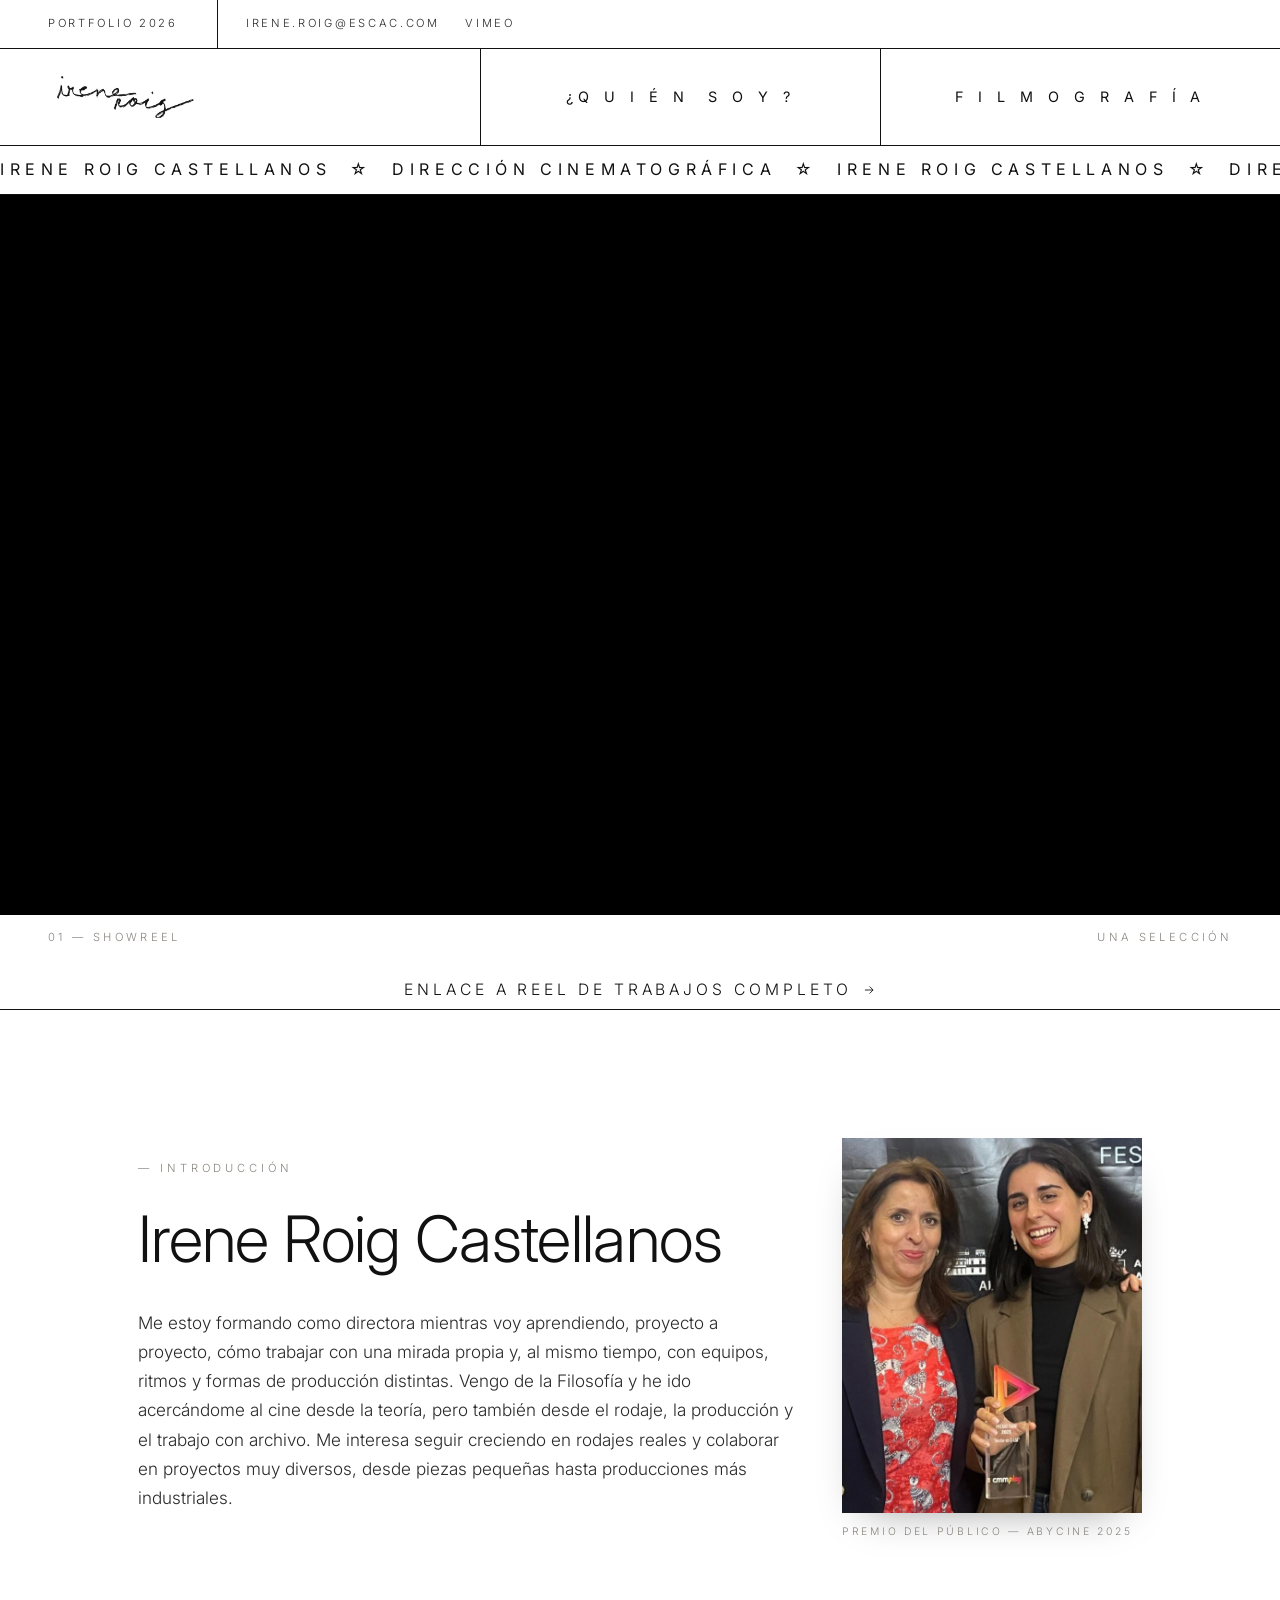
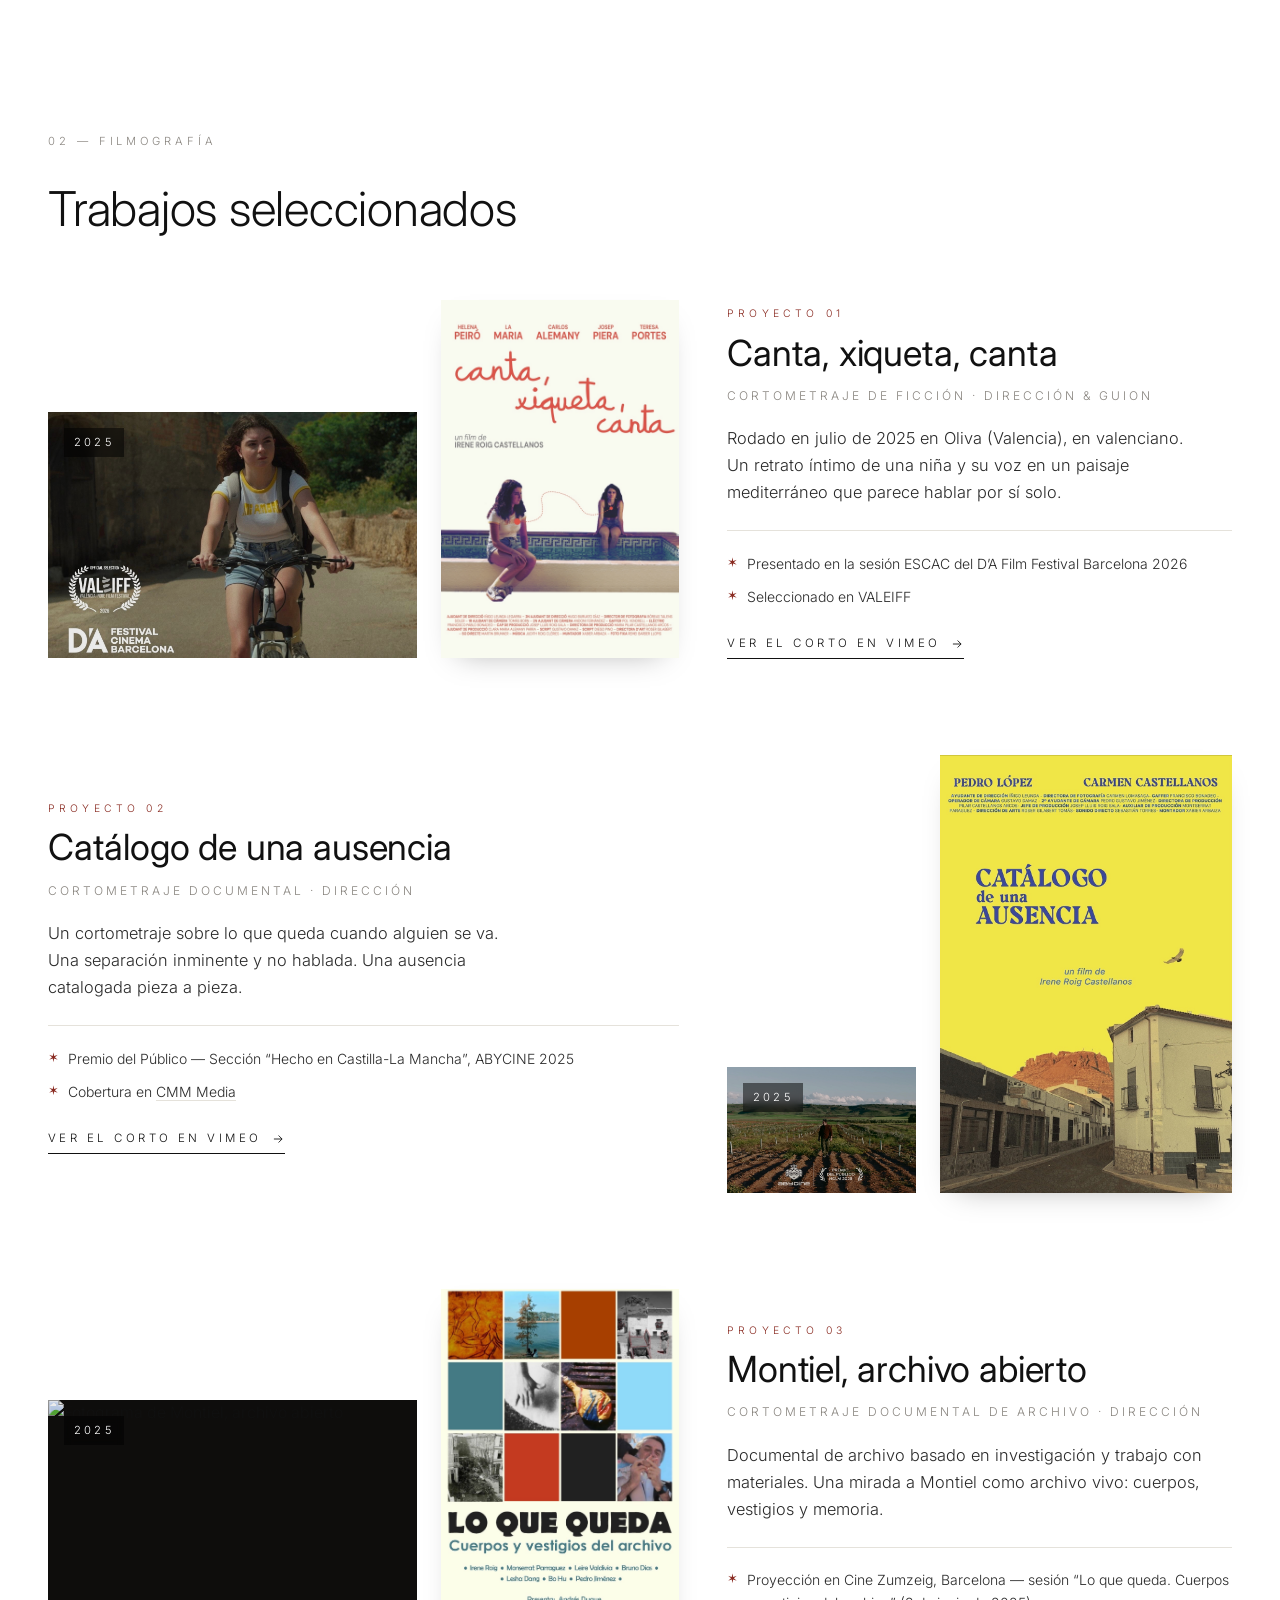
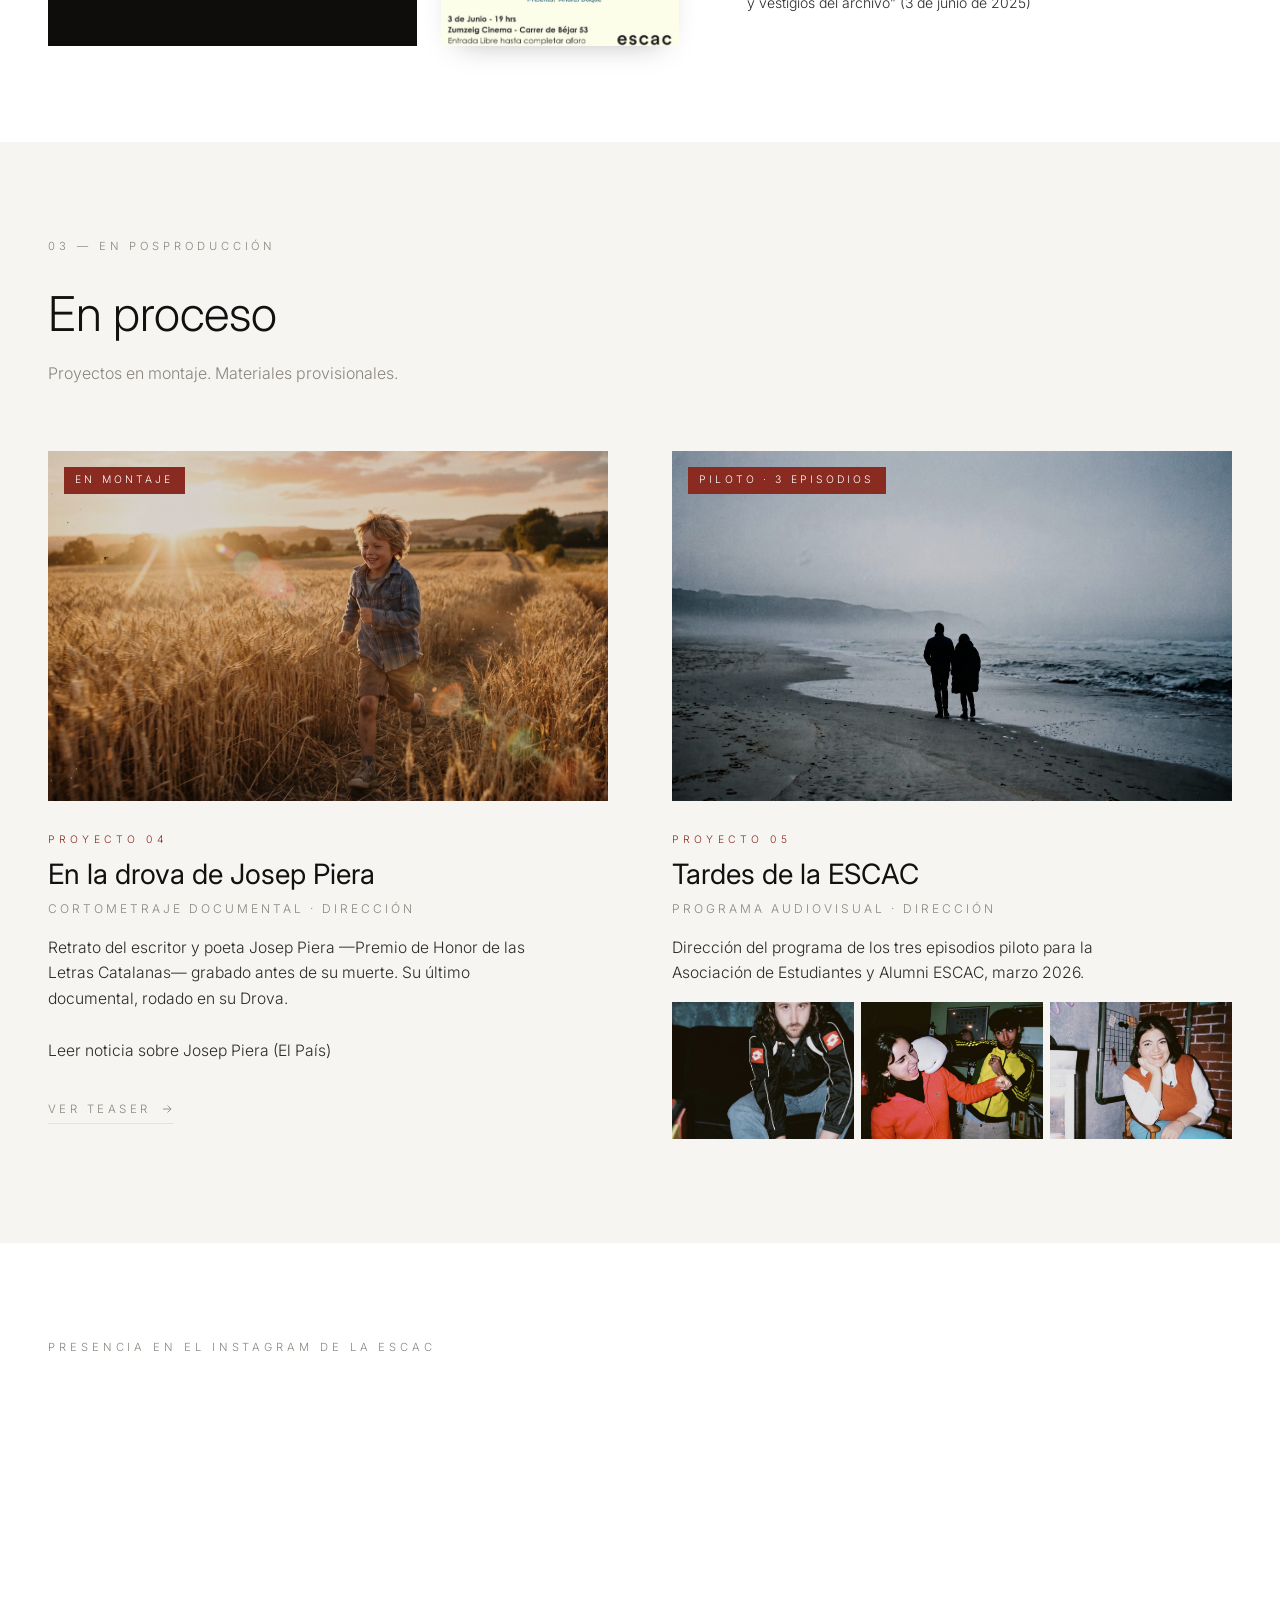
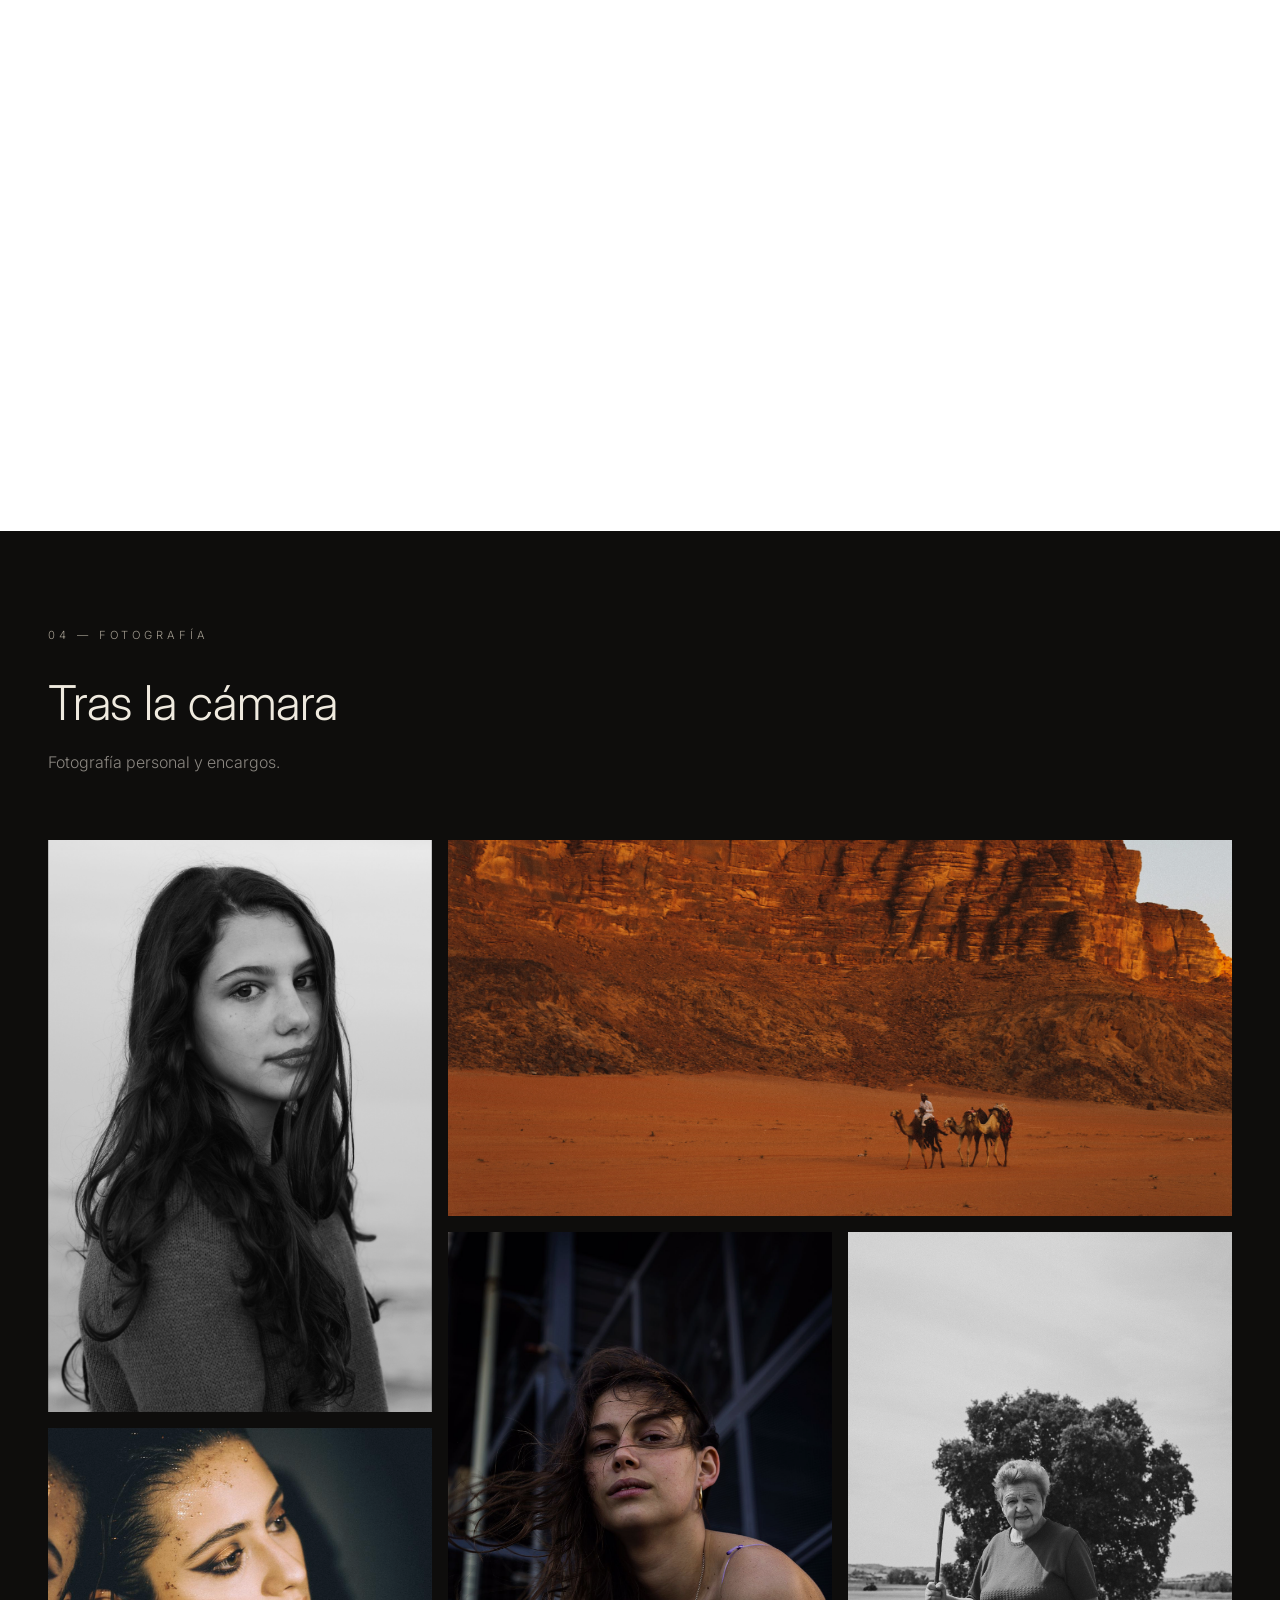
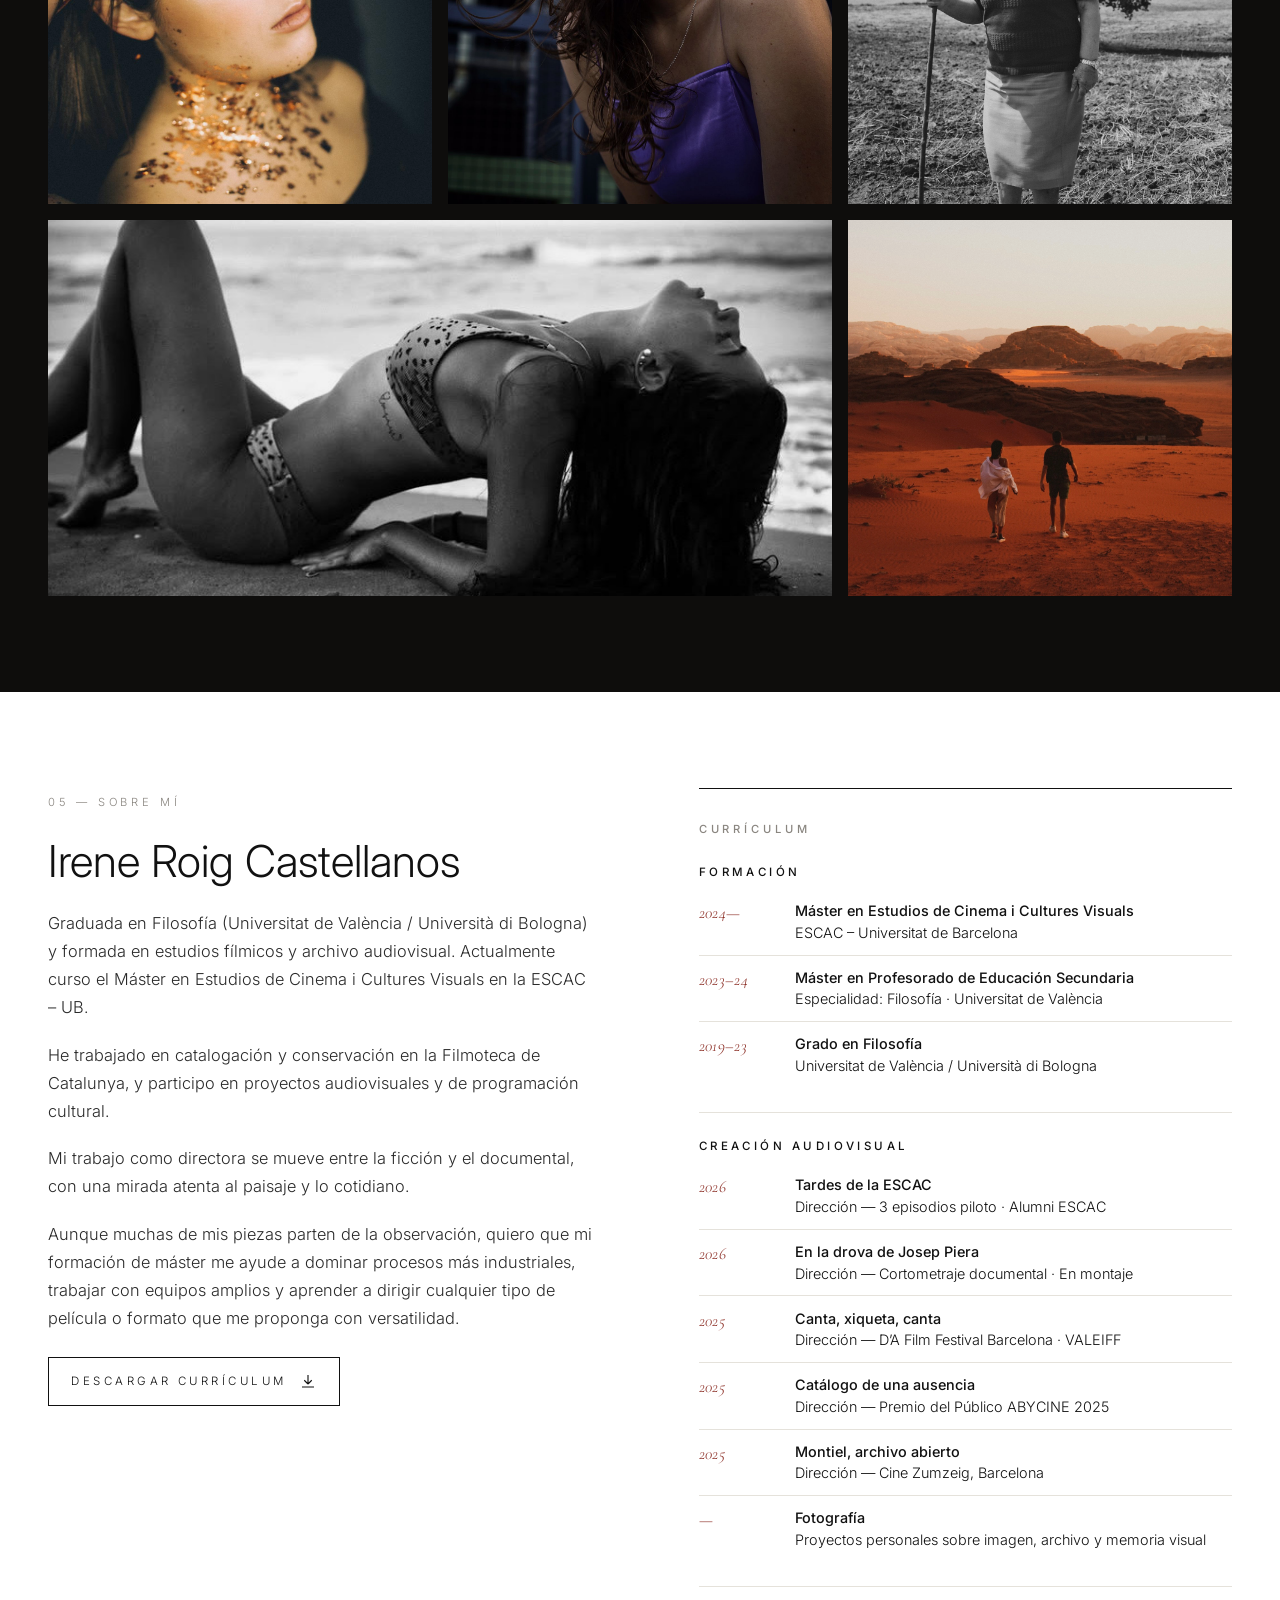
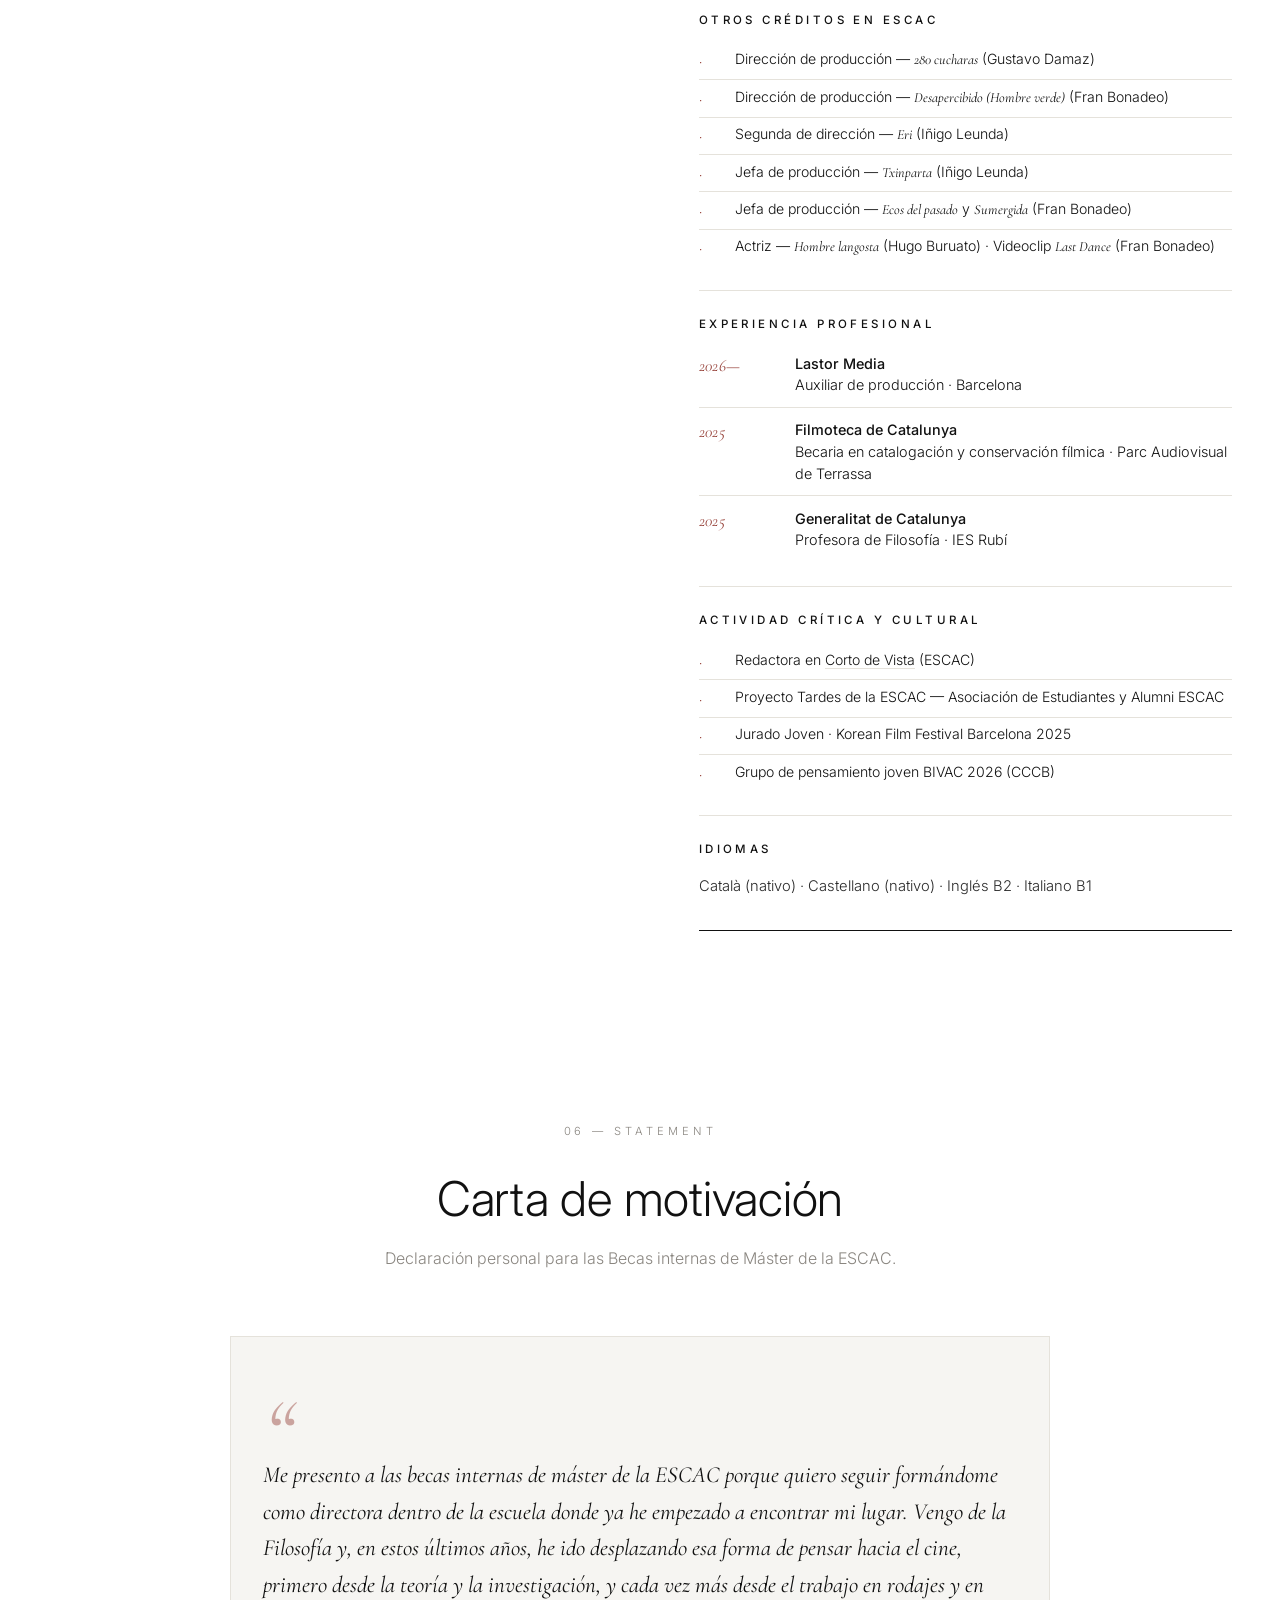
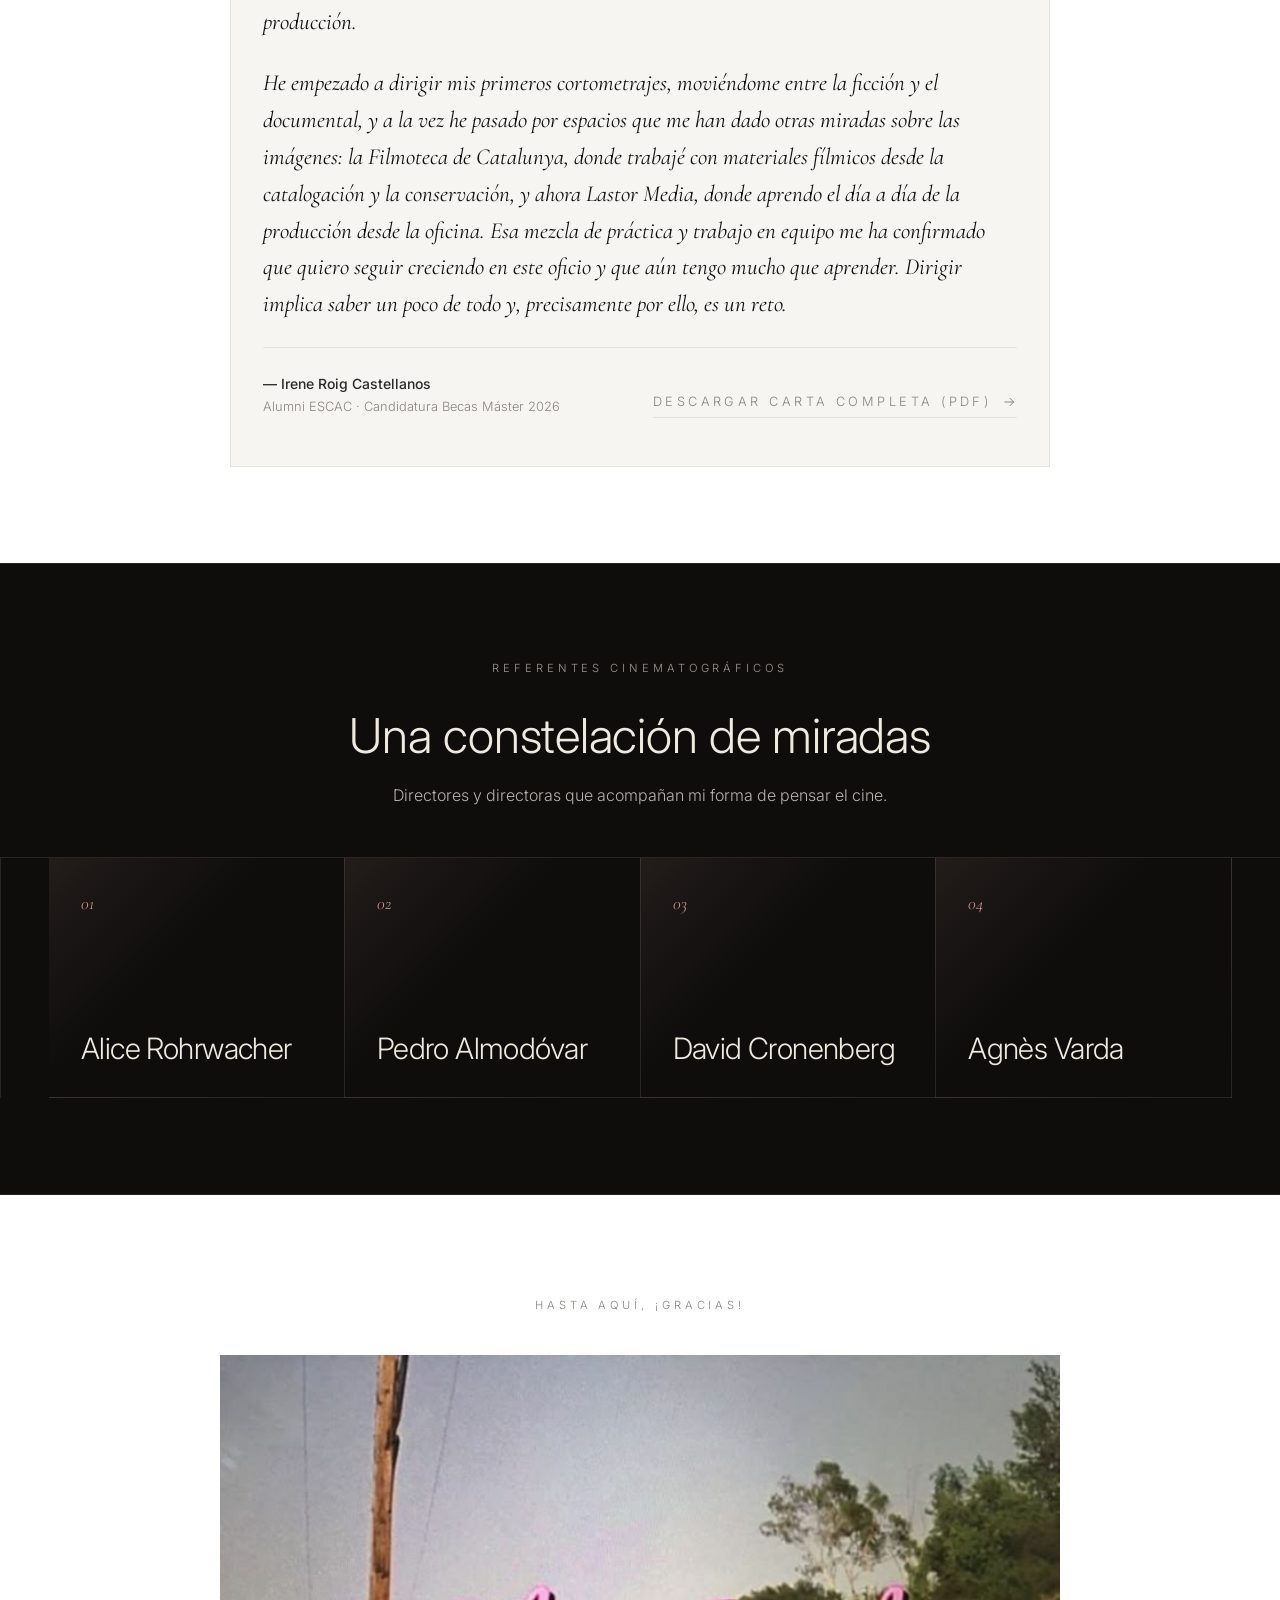
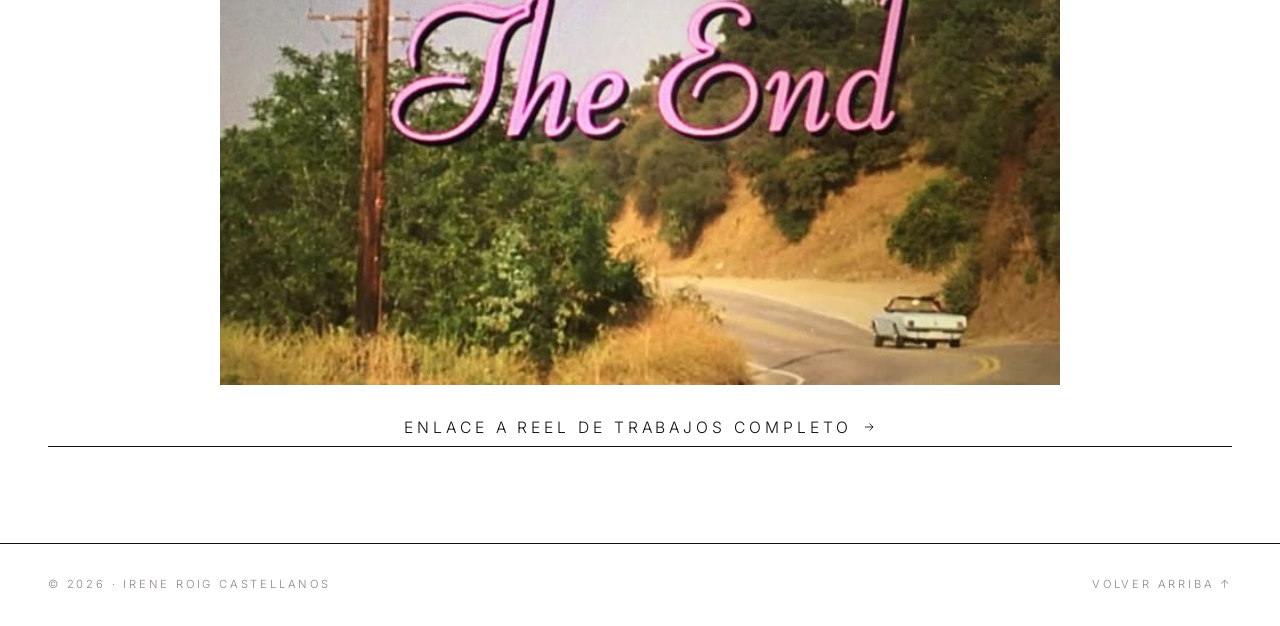
==== commit ca67cc12: "Add files via upload" ====
--- a/index.html
+++ b/index.html
@@ -281,7 +281,10 @@
           <img src="assets/images/work-10.jpg" alt="Foto del rodaje 2" />
           <img src="assets/images/work-11.jpg" alt="Foto del rodaje 3" />
         </div>
-
+      </div>
+    </article>
+
+  </div>
 </section>
 
 <!-- ========== ESCAC EN INSTAGRAM ========== -->
@@ -367,6 +370,8 @@
             <path d="M12 4v12m0 0l-5-5m5 5l5-5M4 20h16"/>
           </svg>
         </a>
+      </div>
+    </div>
 
     <aside class="cv-summary">
       <h3>Currículum</h3>
@@ -497,7 +502,7 @@
         <strong>— Irene Roig Castellanos</strong><br/>
         <span>Alumni ESCAC · Candidatura Becas Máster 2026</span>
       </div>
-      <a href="assets/docs/Irene-Roig-beca-Master-ESCAC.pdf"
+      <a href="assets/docs/Irene-Roig-beca-Master-ESCAC.pdf" class="work-link work-link--muted" download>
         <span>Descargar carta completa (PDF)</span>
         <svg viewBox="0 0 24 24" width="16" height="16" fill="none" stroke="currentColor" stroke-width="1.5" aria-hidden="true">
           <path d="M5 12h14m0 0l-6-6m6 6l-6 6"/>
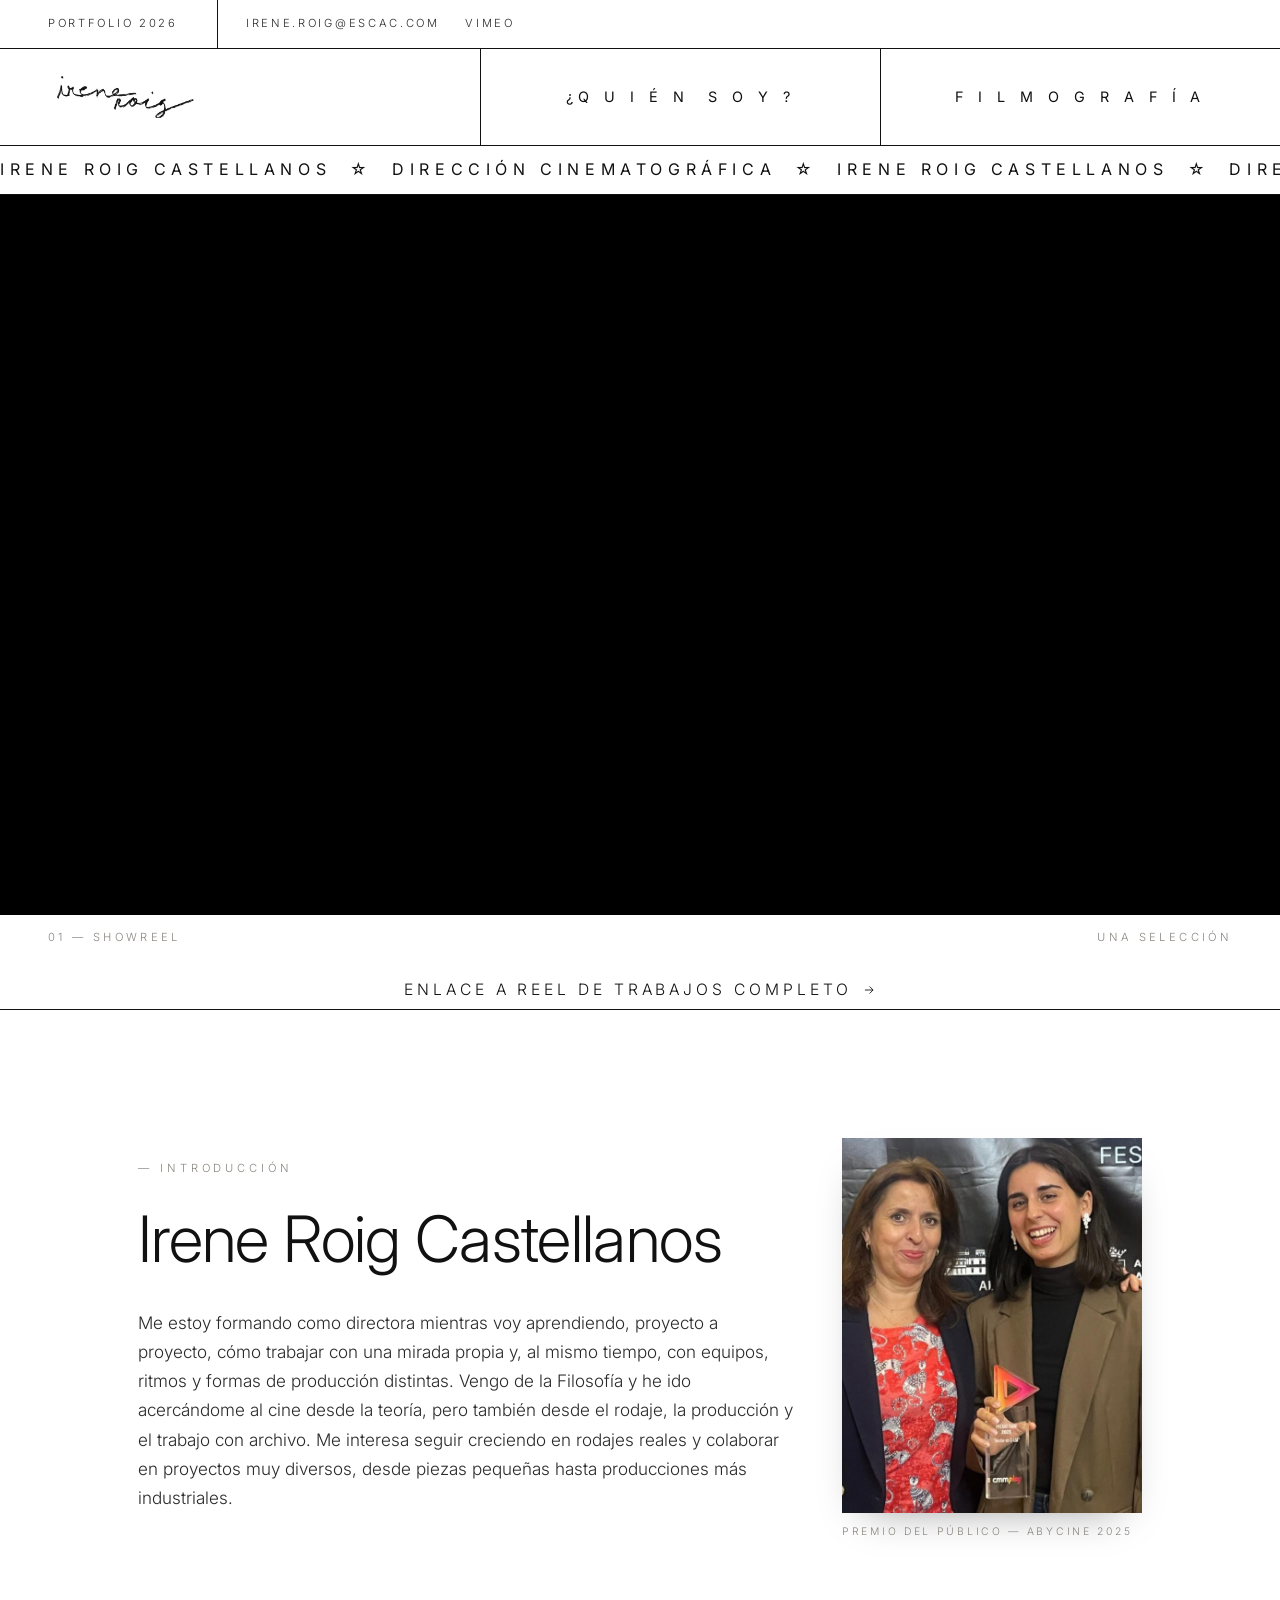
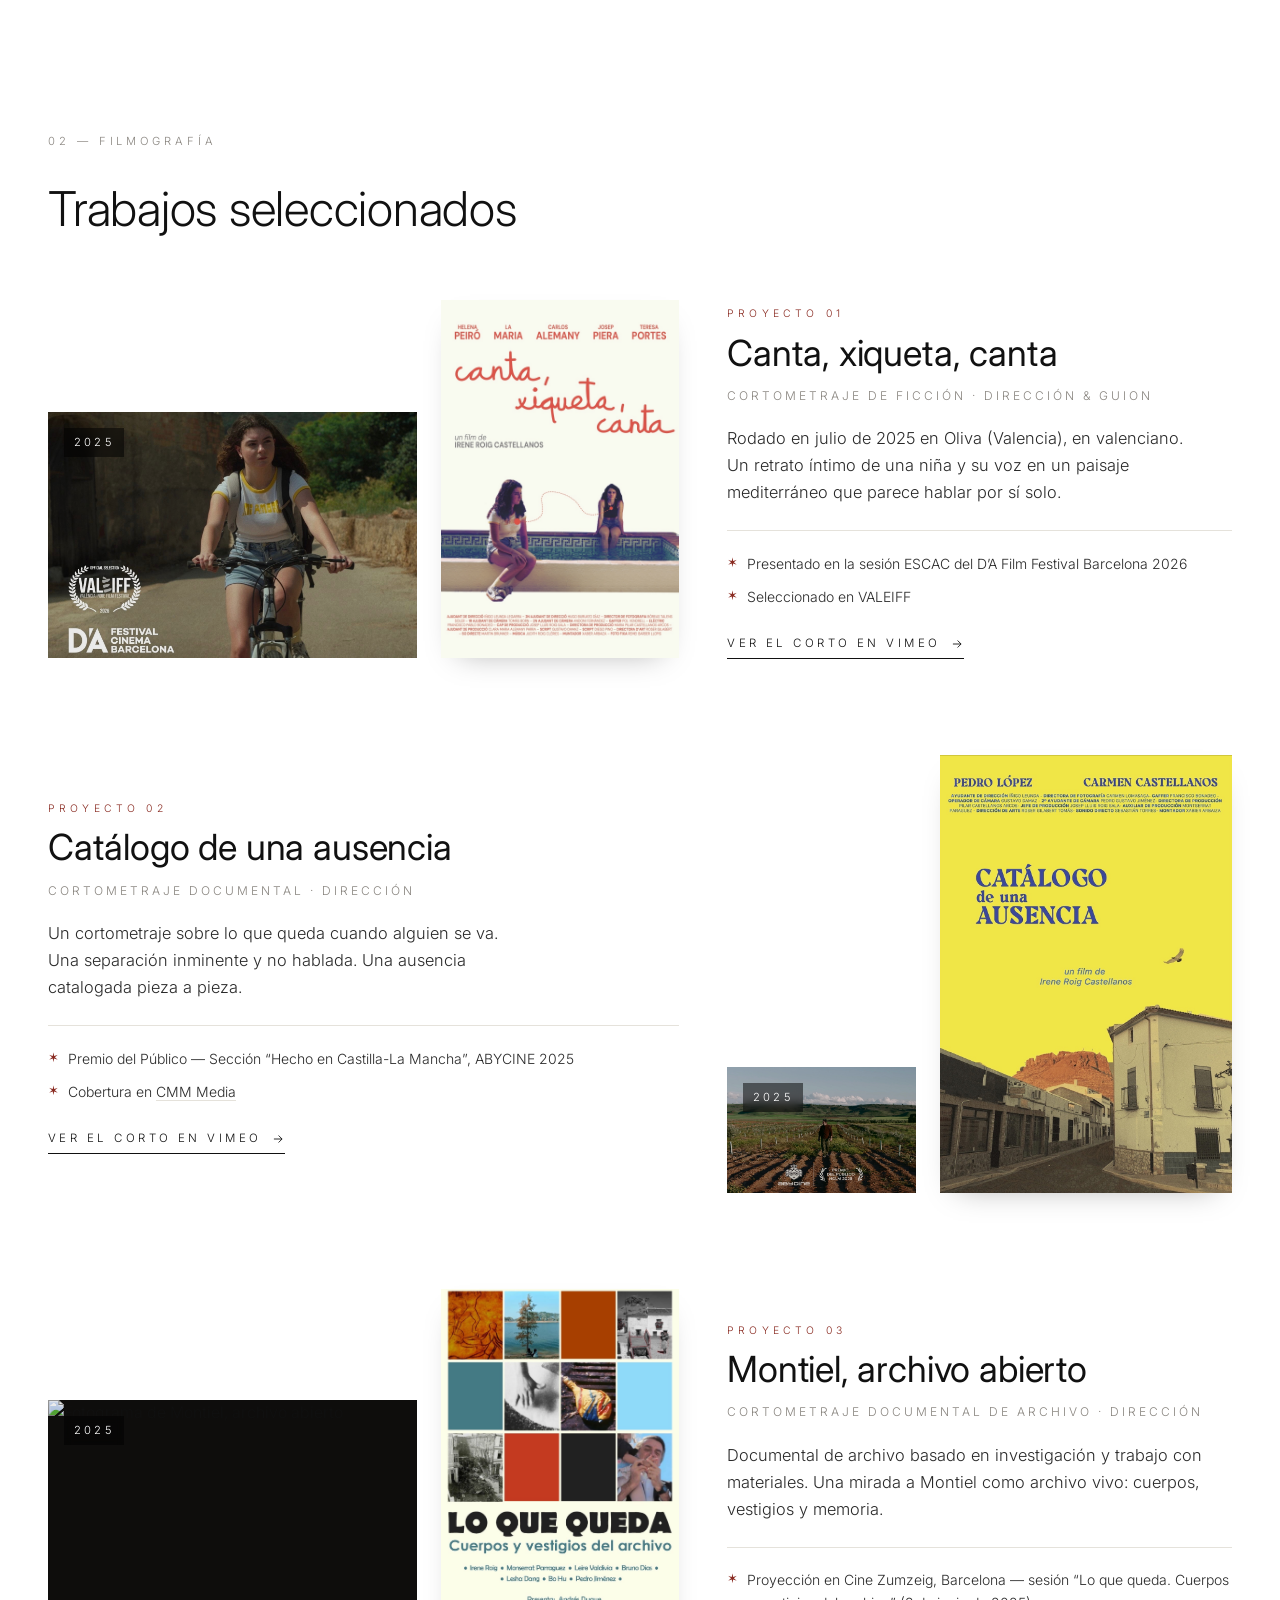
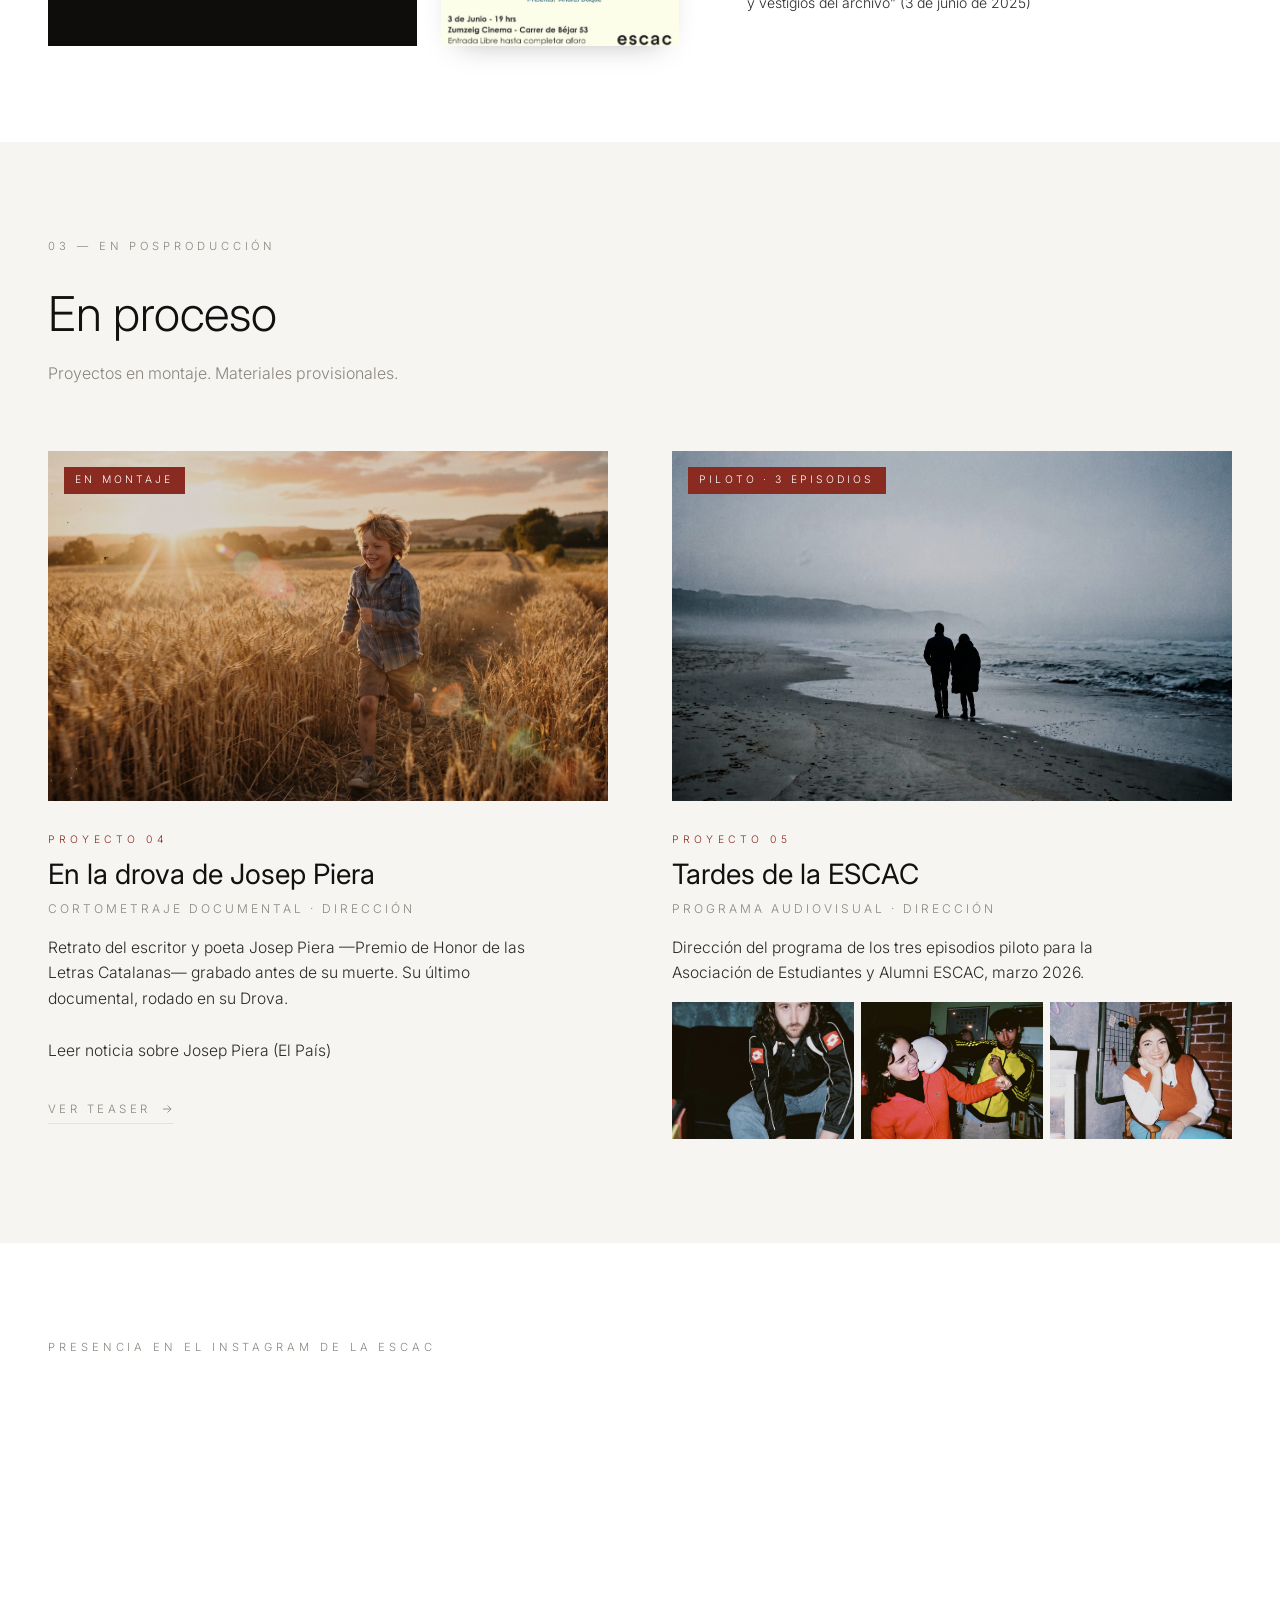
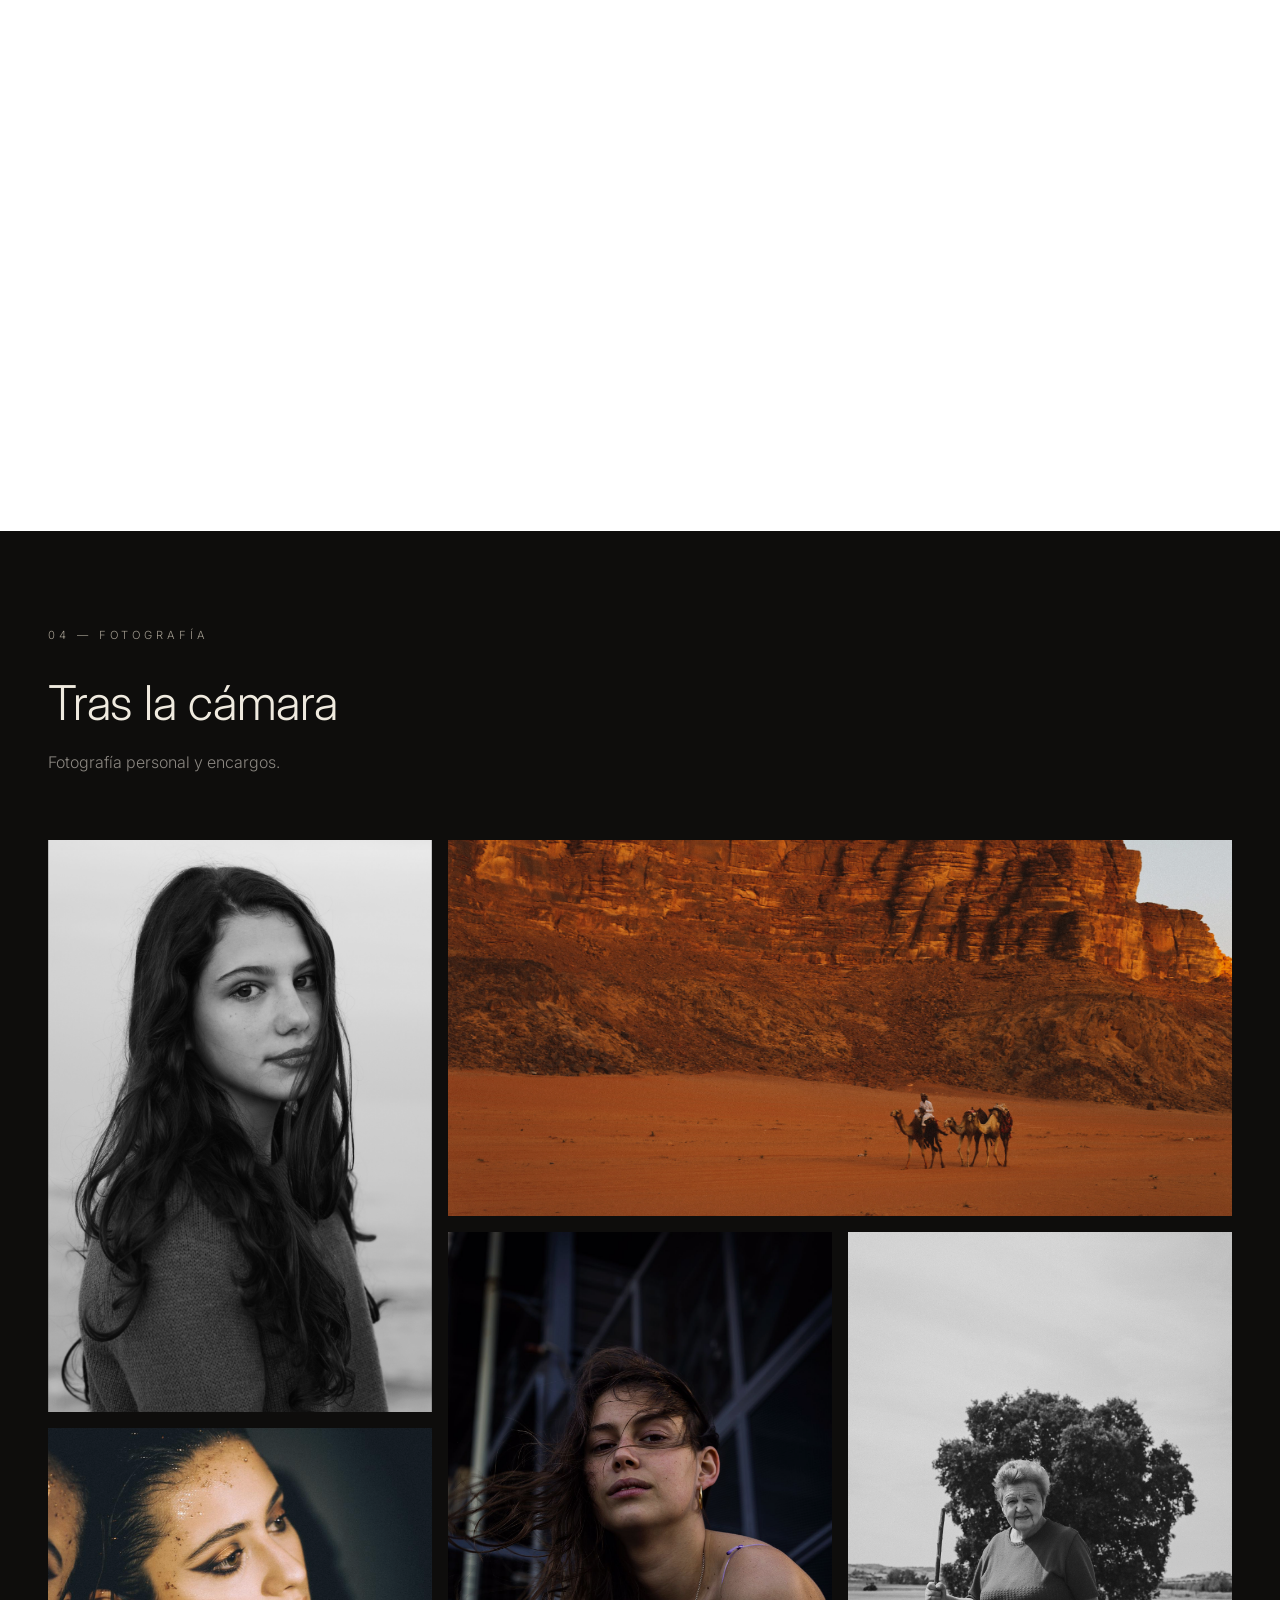
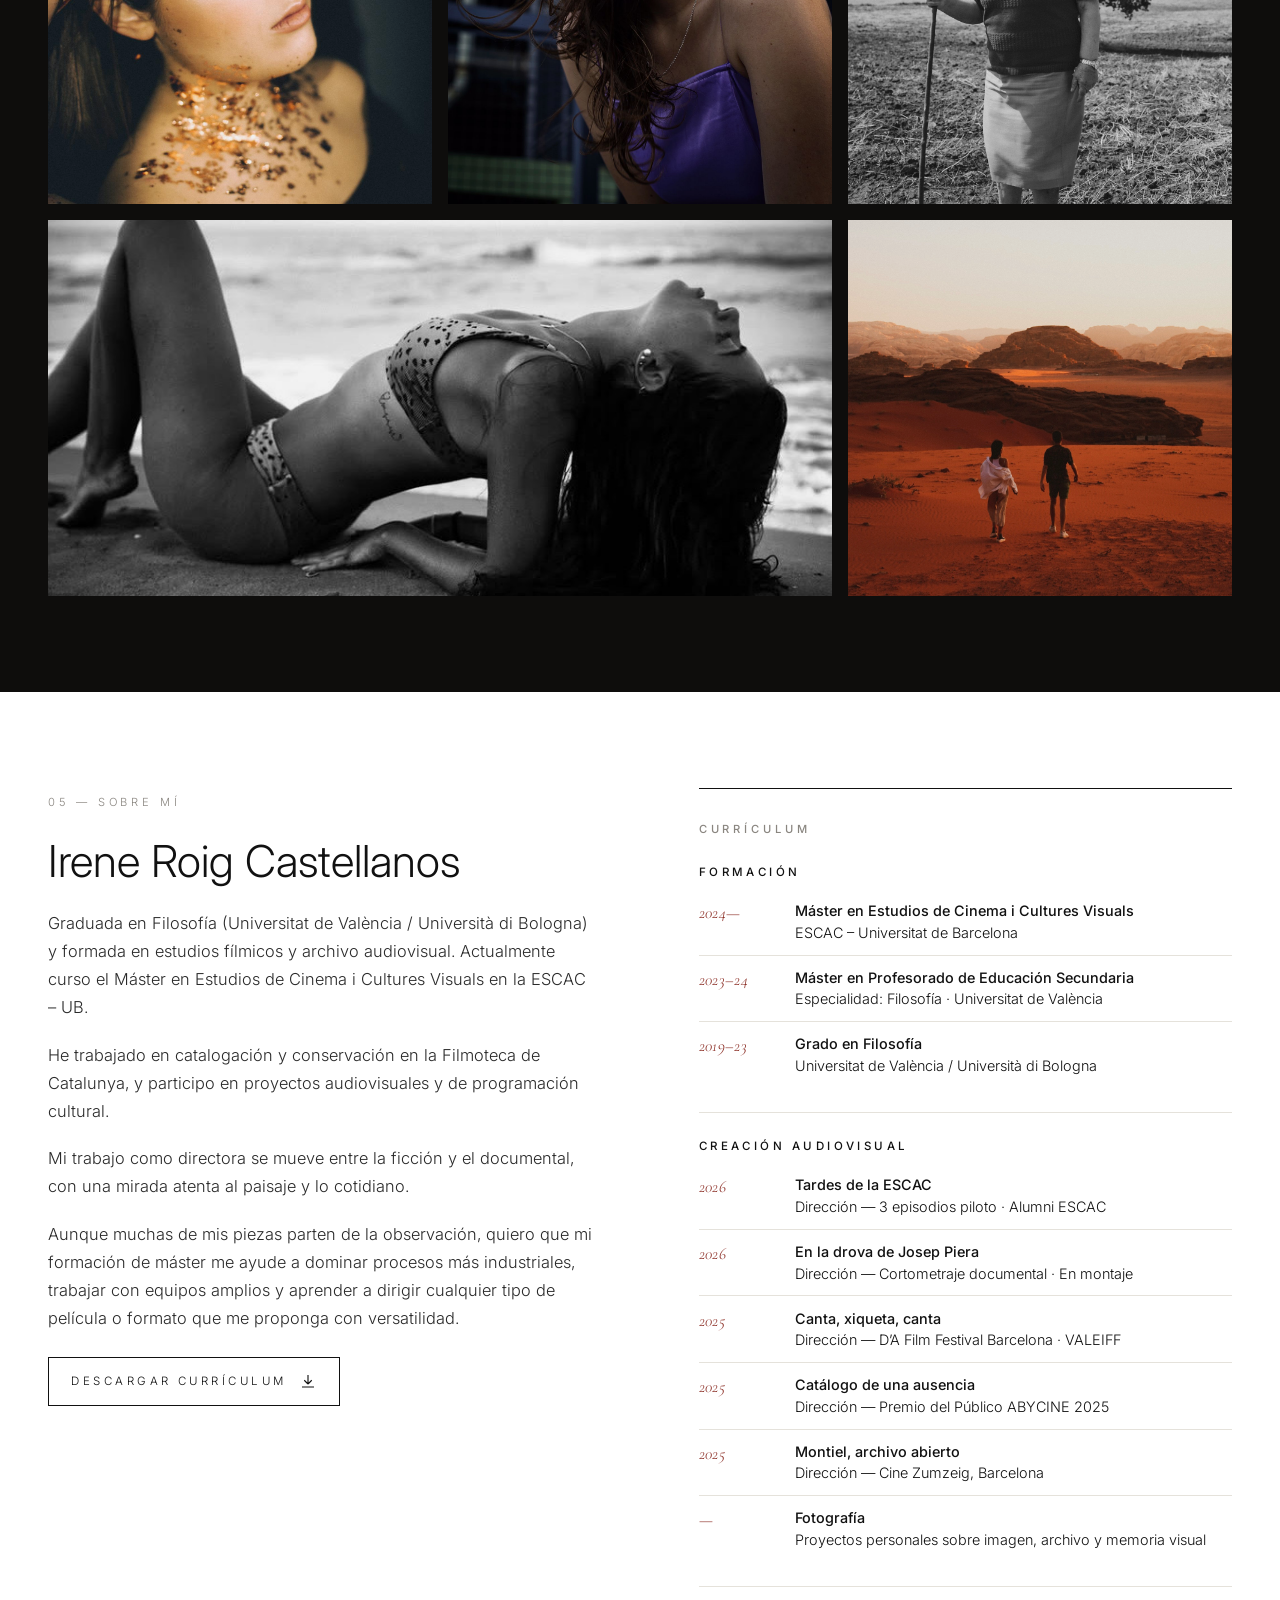
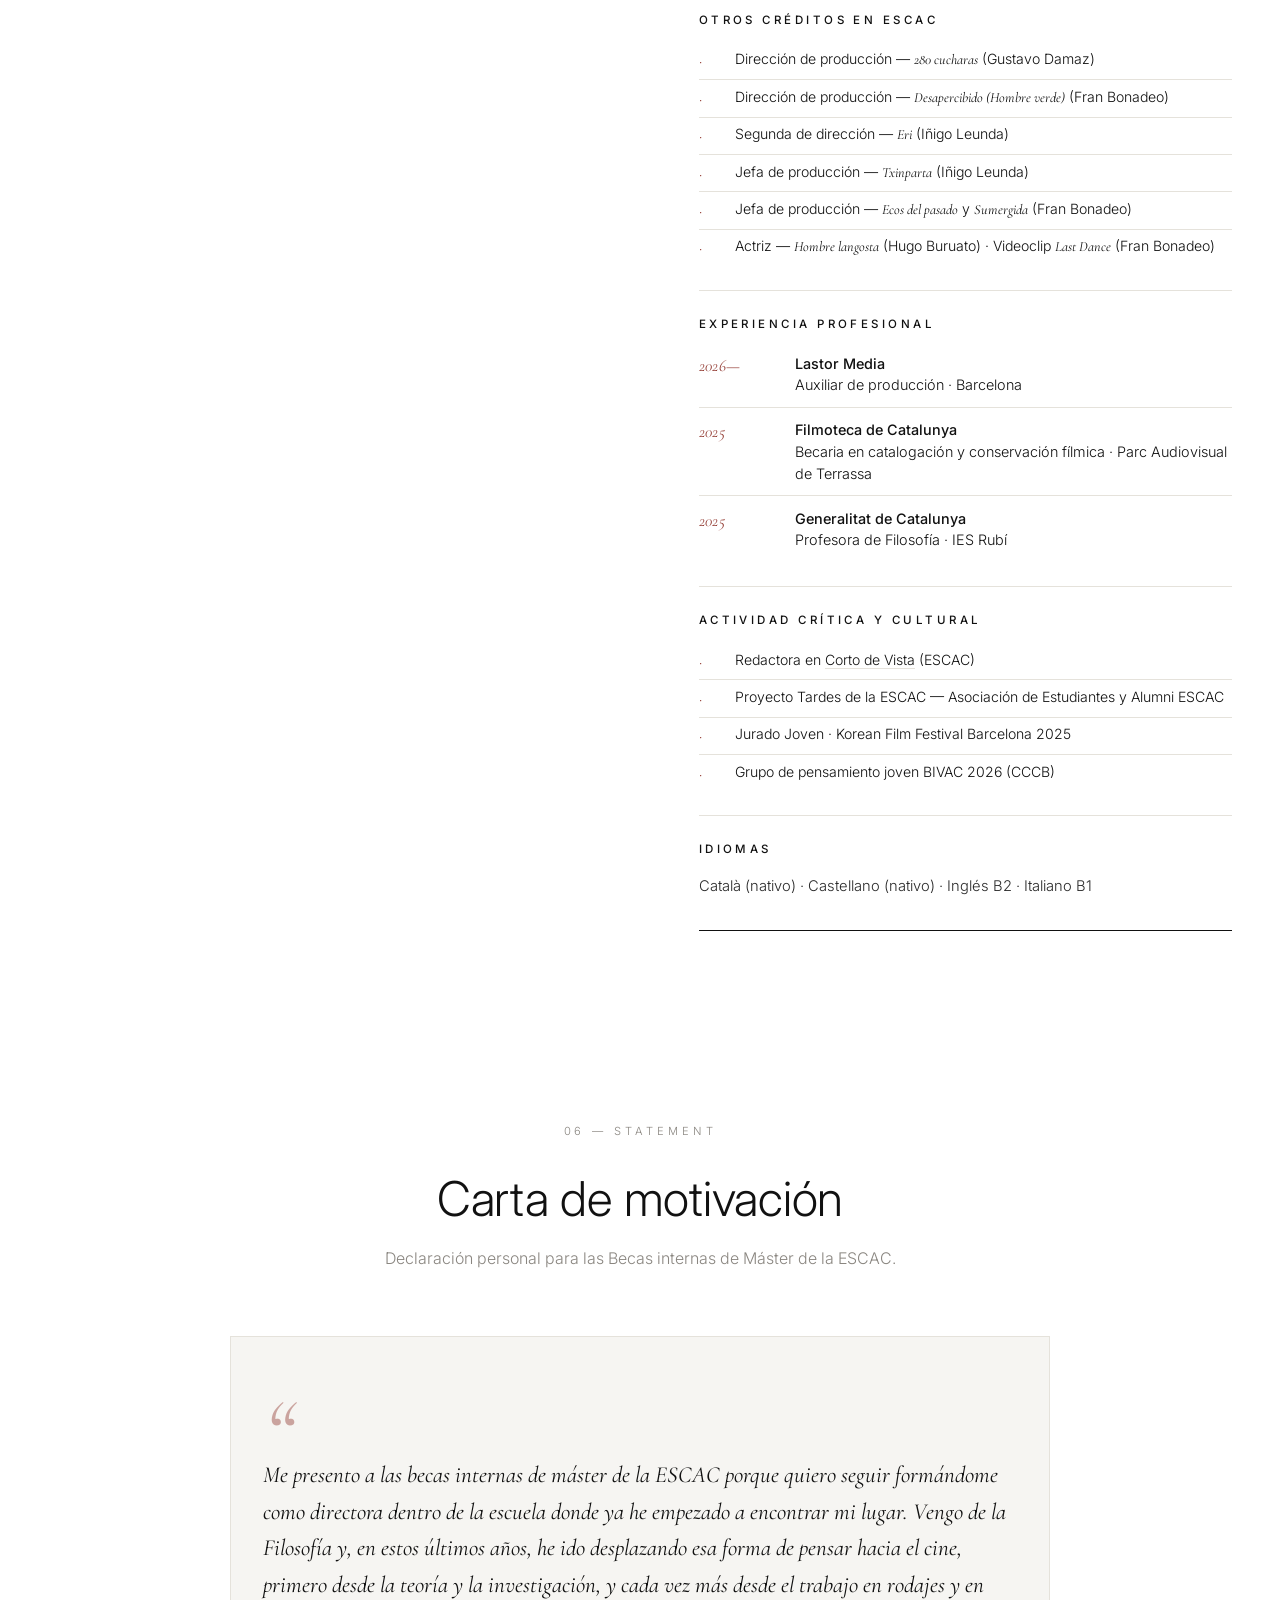
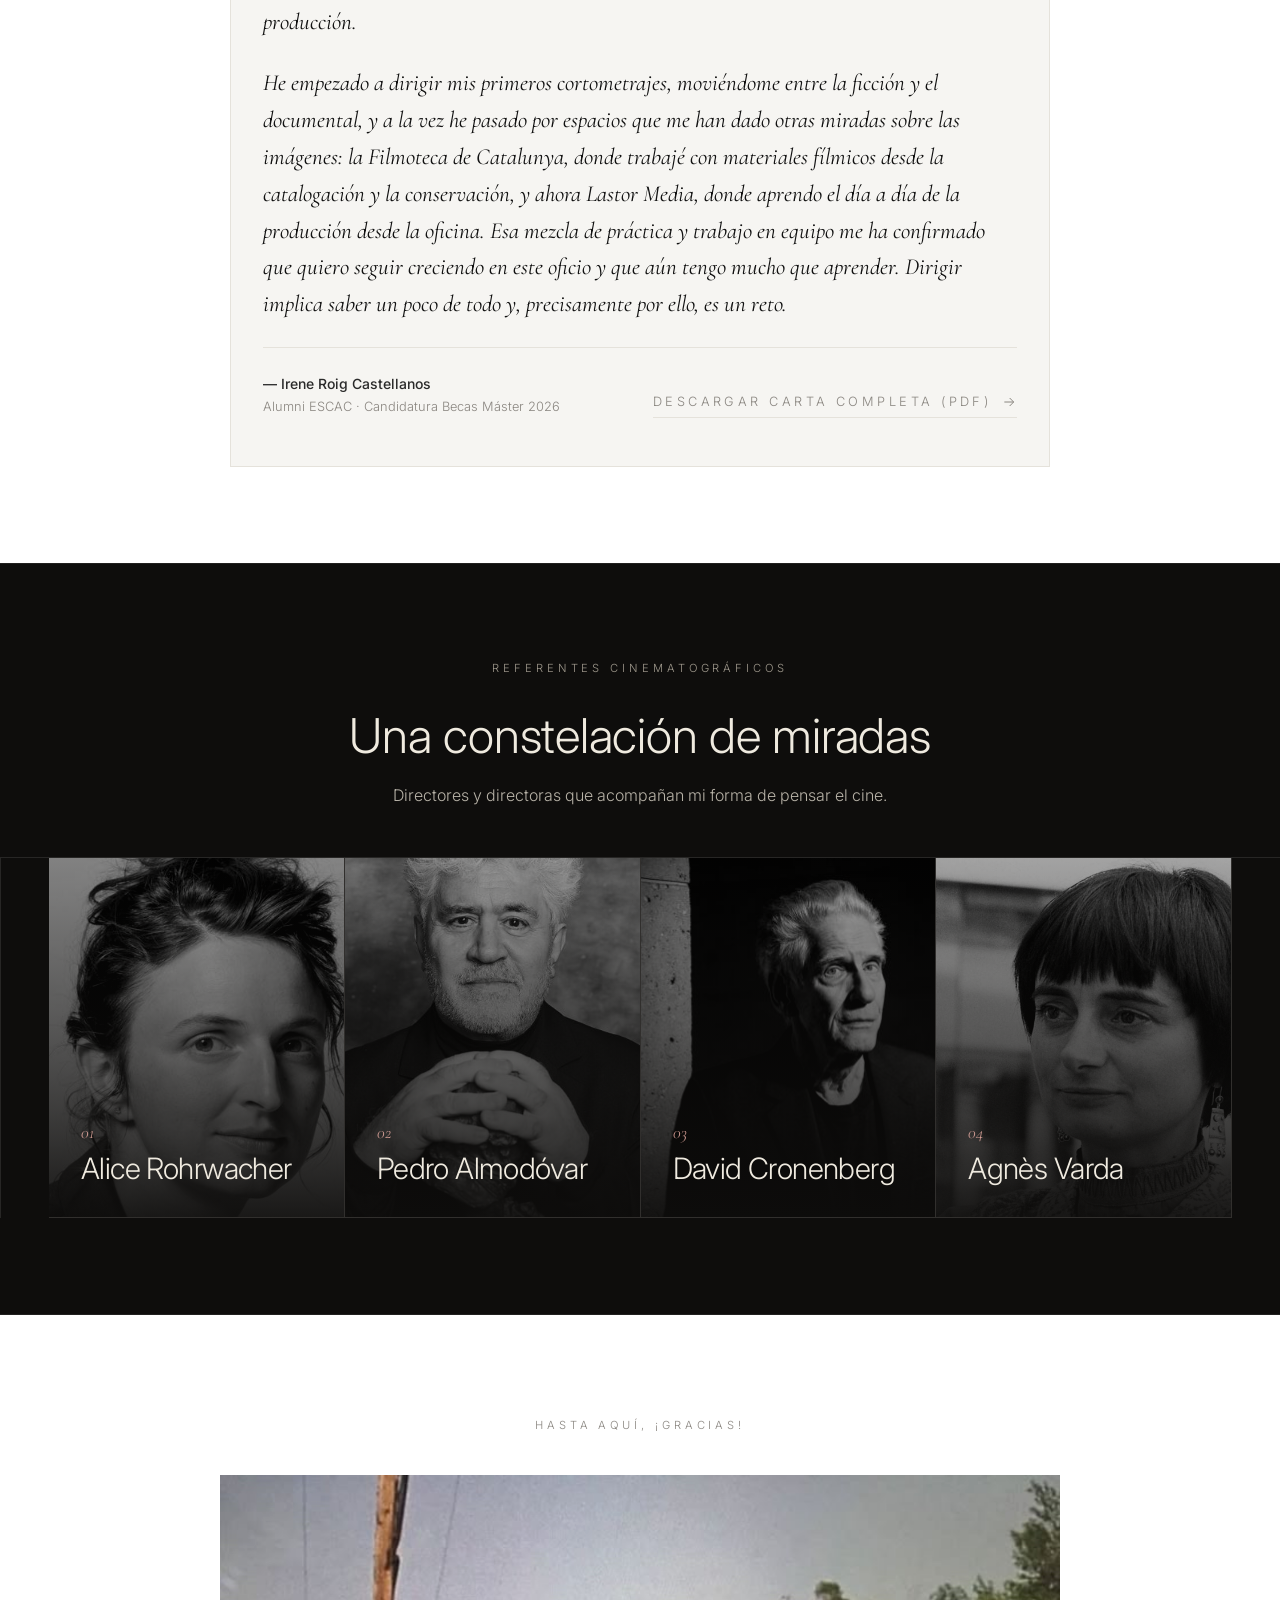
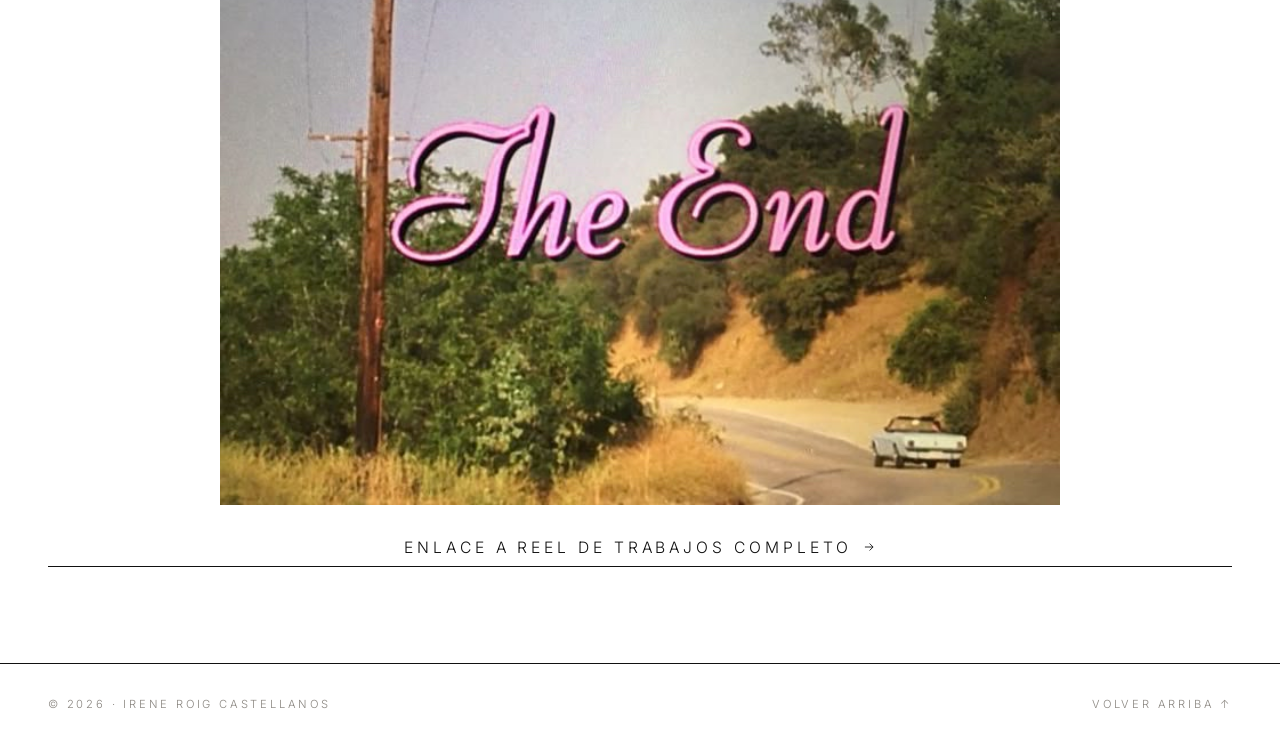
==== commit a25fbae6: "Add files via upload" ====
--- a/index.html
+++ b/index.html
@@ -513,7 +513,7 @@
 </section>
 
 <!-- ========== REFERENTES CINEMATOGRÁFICOS ========== -->
-<section class="section references" id="referentes">
+<section class="section section--dark references" id="referentes">
   <div class="section-head section-head--center">
     <span class="eyebrow">Referentes cinematográficos</span>
     <h2>Una constelación de miradas</h2>
@@ -522,20 +522,32 @@
 
   <div class="reference-grid" aria-label="Referentes de Irene Roig Castellanos">
     <article class="reference-card">
-      <span>01</span>
-      <h3>Alice Rohrwacher</h3>
+      <img class="reference-photo" src="assets/images/ref-rohrwacher.jpg" alt="Retrato de Alice Rohrwacher" />
+      <div class="reference-content">
+        <span>01</span>
+        <h3>Alice Rohrwacher</h3>
+      </div>
     </article>
     <article class="reference-card">
-      <span>02</span>
-      <h3>Pedro Almodóvar</h3>
+      <img class="reference-photo" src="assets/images/ref-almodovar.jpg" alt="Retrato de Pedro Almodóvar" />
+      <div class="reference-content">
+        <span>02</span>
+        <h3>Pedro Almodóvar</h3>
+      </div>
     </article>
     <article class="reference-card">
-      <span>03</span>
-      <h3>David Cronenberg</h3>
+      <img class="reference-photo" src="assets/images/ref-cronenberg.jpg" alt="Retrato de David Cronenberg" />
+      <div class="reference-content">
+        <span>03</span>
+        <h3>David Cronenberg</h3>
+      </div>
     </article>
     <article class="reference-card">
-      <span>04</span>
-      <h3>Agnès Varda</h3>
+      <img class="reference-photo" src="assets/images/ref-varda.jpg" alt="Retrato de Agnès Varda" />
+      <div class="reference-content">
+        <span>04</span>
+        <h3>Agnès Varda</h3>
+      </div>
     </article>
   </div>
 </section>
--- a/styles.css
+++ b/styles.css
@@ -432,7 +432,8 @@
   padding-right: 0;
 }
 .section--dark > .section-head,
-.section--dark > .photo-grid {
+.section--dark > .photo-grid,
+.section--dark > .reference-grid {
   padding-left: var(--gutter);
   padding-right: var(--gutter);
   max-width: var(--max);
@@ -1067,18 +1068,43 @@
   border-left: 1px solid rgba(255,255,255,.10);
 }
 .reference-card {
-  min-height: 240px;
+  position: relative;
+  min-height: 360px;
   padding: var(--space-4);
   border-right: 1px solid rgba(255,255,255,.10);
   border-bottom: 1px solid rgba(255,255,255,.10);
   display: flex;
   flex-direction: column;
-  justify-content: space-between;
-  background:
-    linear-gradient(135deg, rgba(215,160,151,.10), rgba(255,255,255,0) 42%),
-    transparent;
+  justify-content: flex-end;
+  overflow: hidden;
+  background: #1a1715;
   color: var(--dark-ink);
   transition: background .25s var(--ease), color .25s var(--ease);
+}
+.reference-photo {
+  position: absolute;
+  inset: 0;
+  width: 100%;
+  height: 100%;
+  object-fit: cover;
+  z-index: 0;
+  filter: grayscale(.35) brightness(.78) contrast(1.05);
+  transition: transform .8s var(--ease), filter .5s var(--ease);
+}
+.reference-card::after {
+  content: "";
+  position: absolute;
+  inset: 0;
+  z-index: 1;
+  background: linear-gradient(180deg, rgba(14,13,12,.15) 0%, rgba(14,13,12,.55) 55%, rgba(14,13,12,.92) 100%);
+  pointer-events: none;
+}
+.reference-content {
+  position: relative;
+  z-index: 2;
+  display: flex;
+  flex-direction: column;
+  gap: .35rem;
 }
 .reference-card span {
   font-family: var(--font-serif);
@@ -1095,8 +1121,9 @@
   margin: 0;
   color: var(--dark-ink);
 }
-.reference-card:hover {
-  background: rgba(255,255,255,.06);
+.reference-card:hover .reference-photo {
+  transform: scale(1.04);
+  filter: grayscale(0) brightness(.88) contrast(1.05);
 }
 .reference-card:hover span {
   color: #e8b8af;
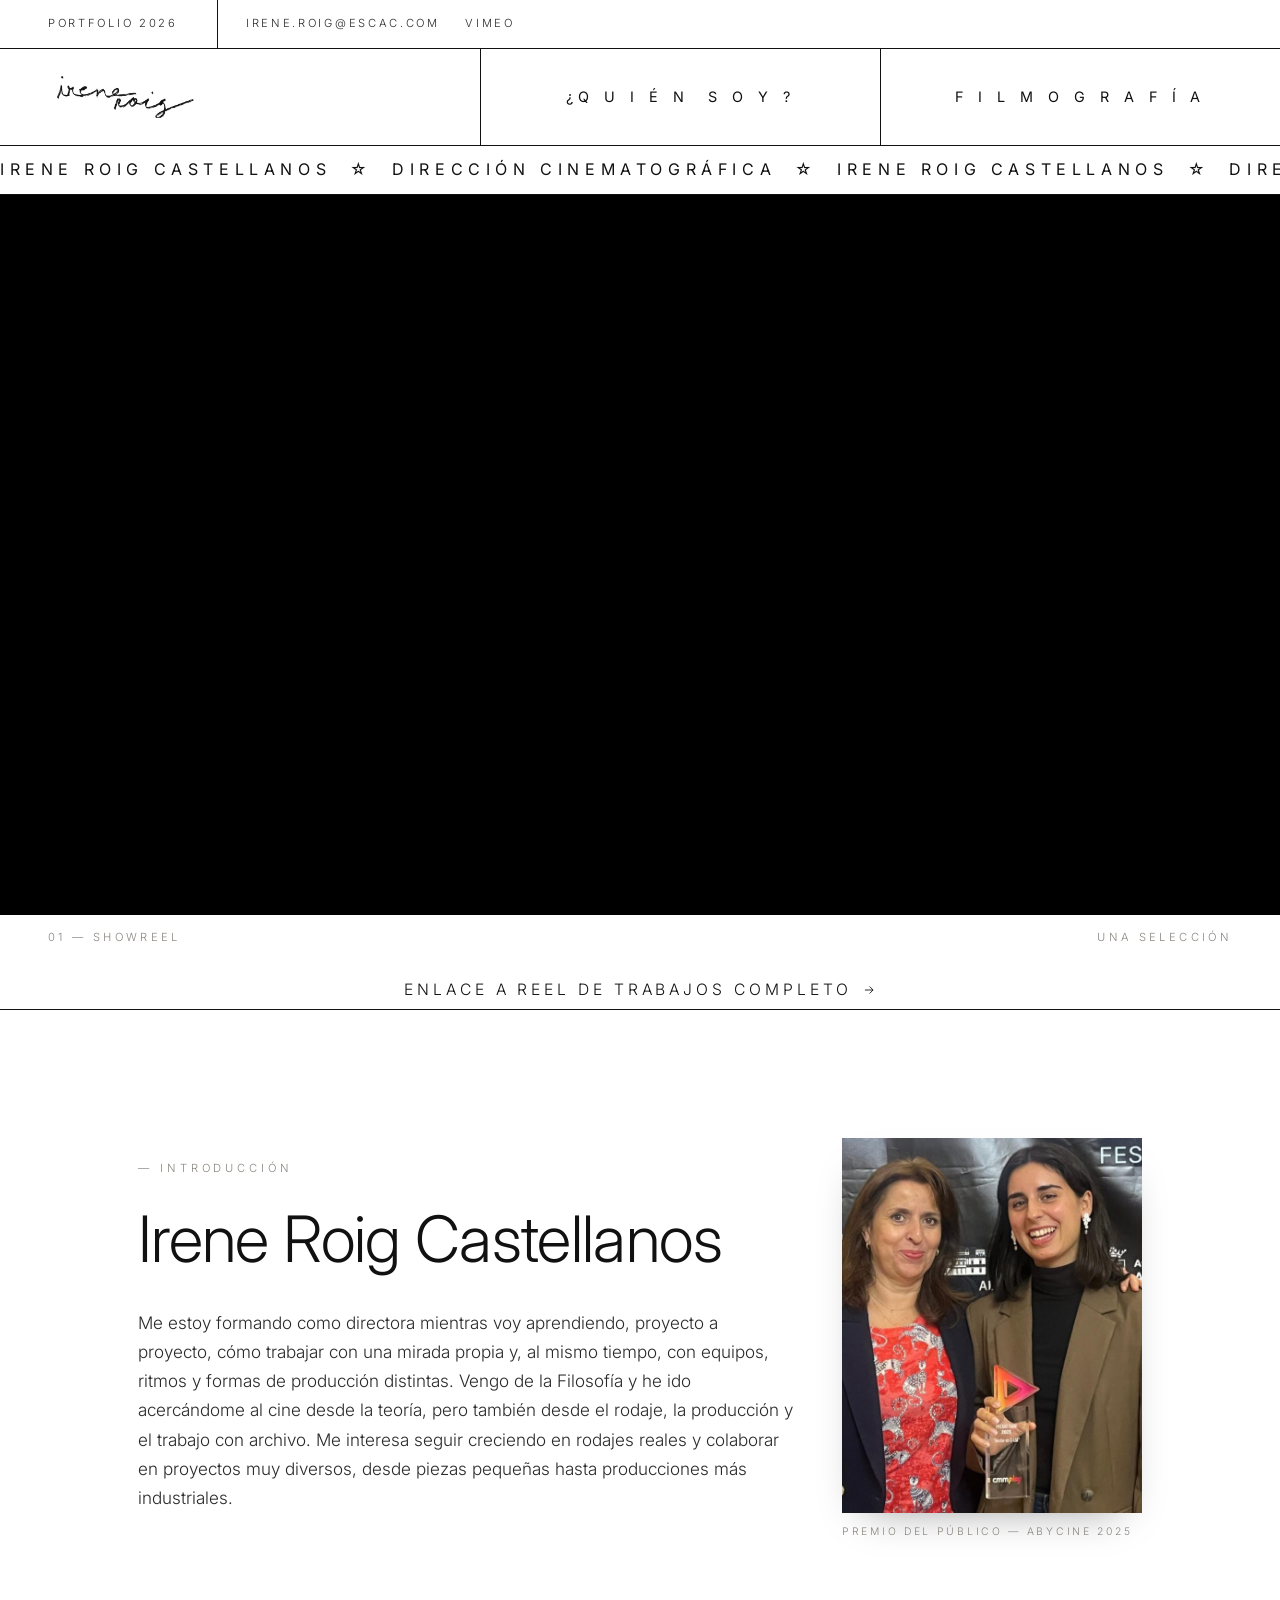
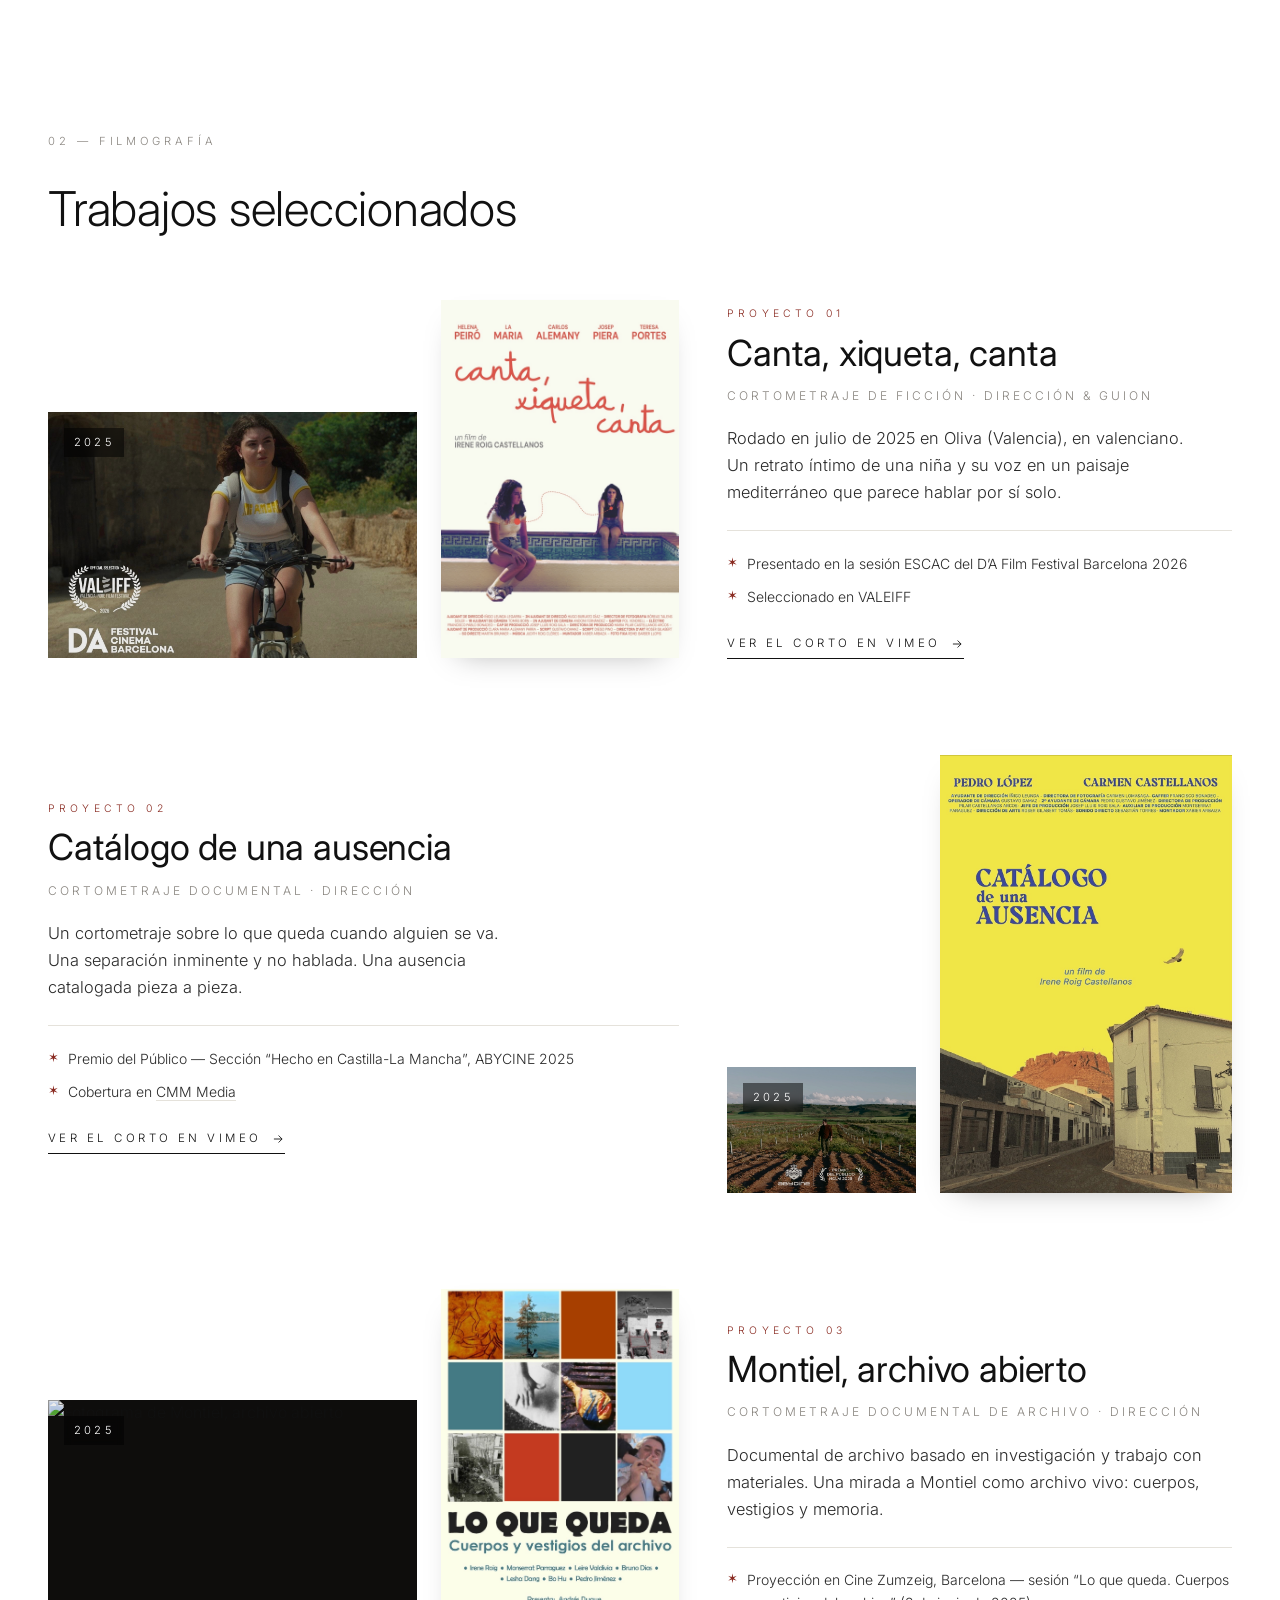
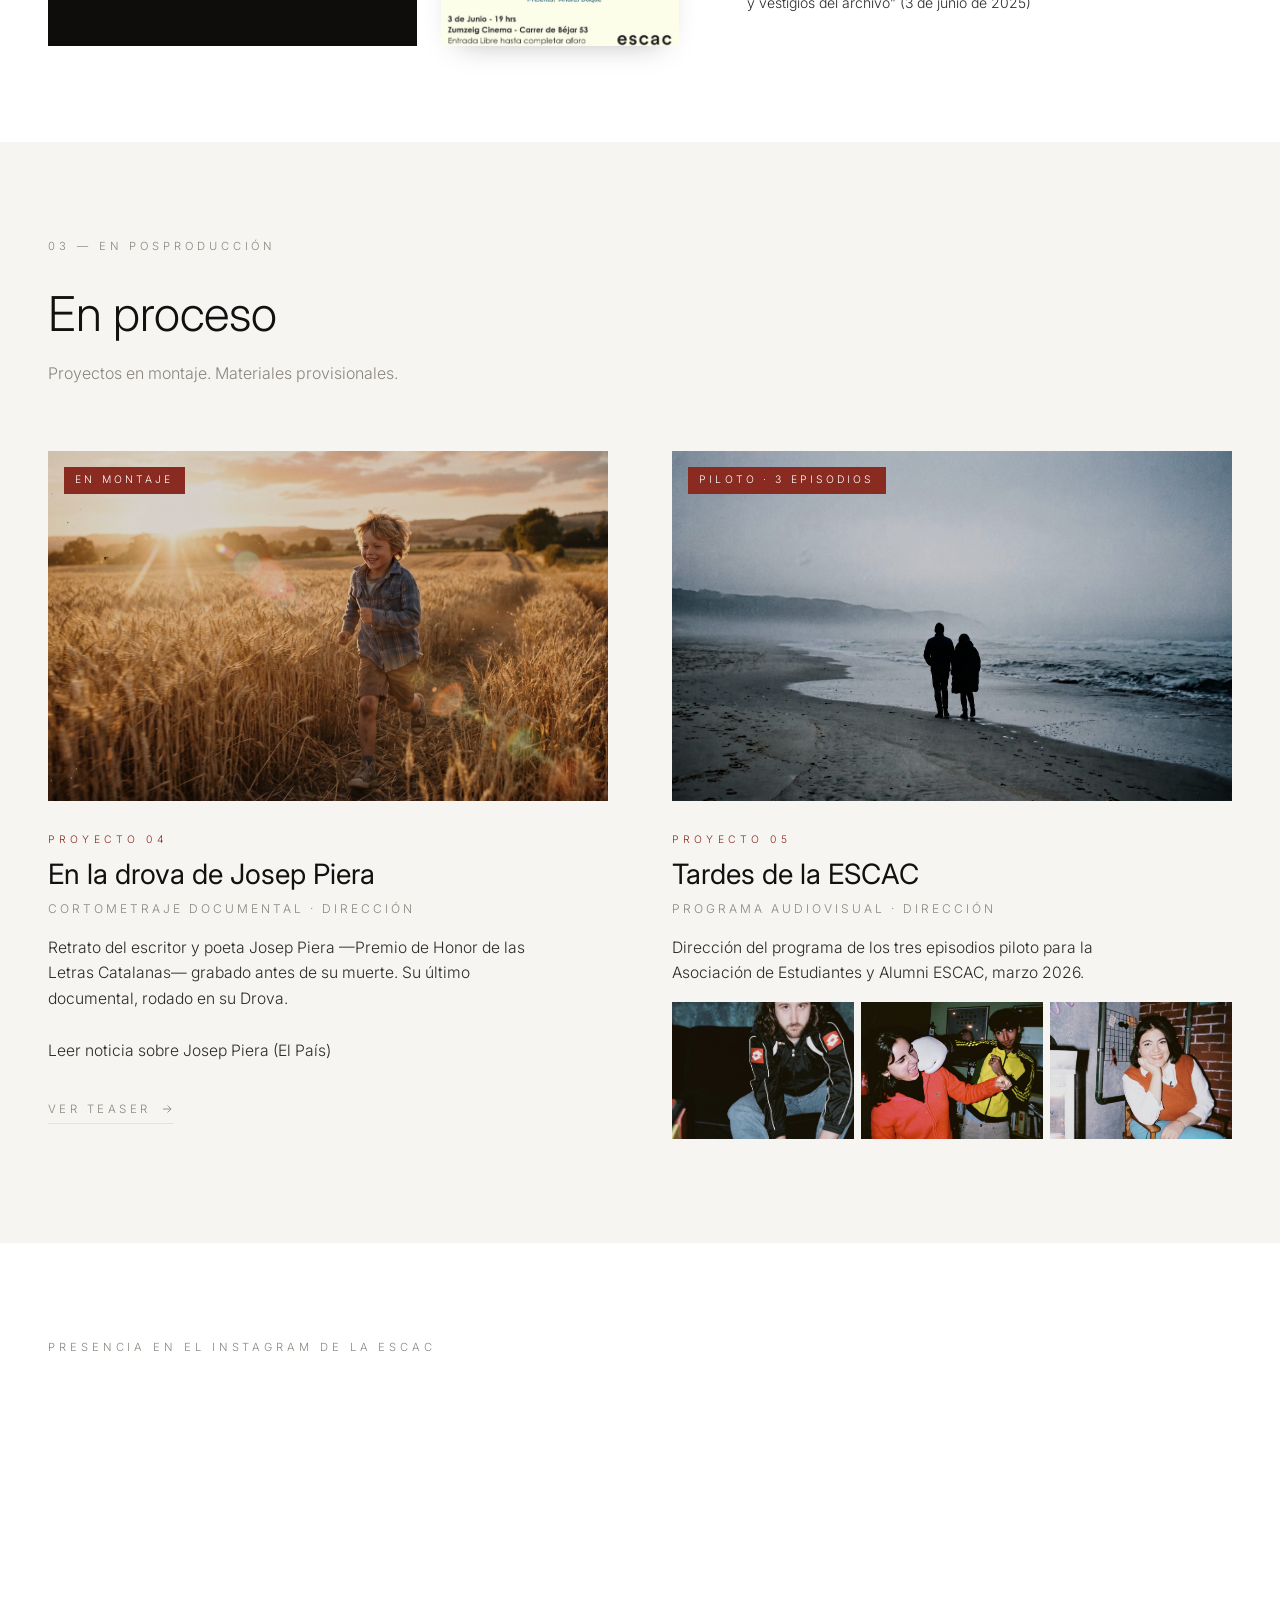
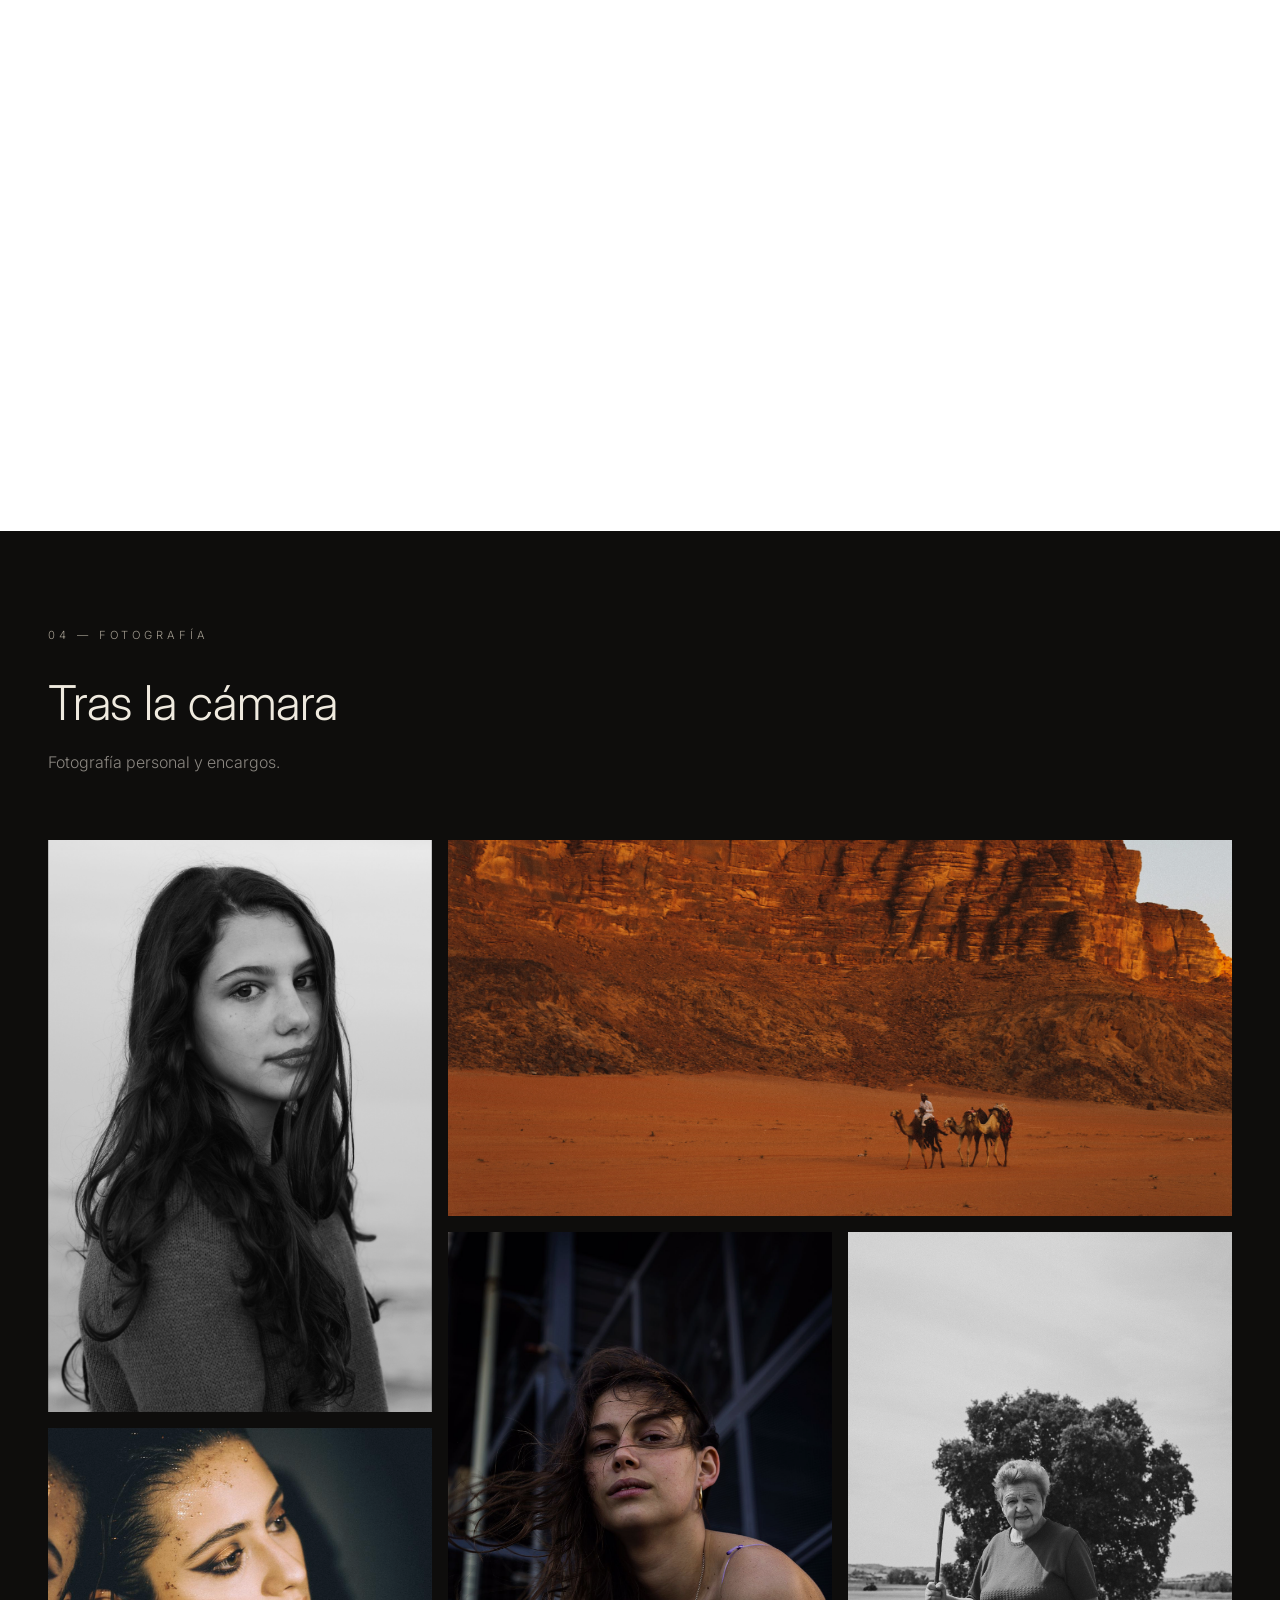
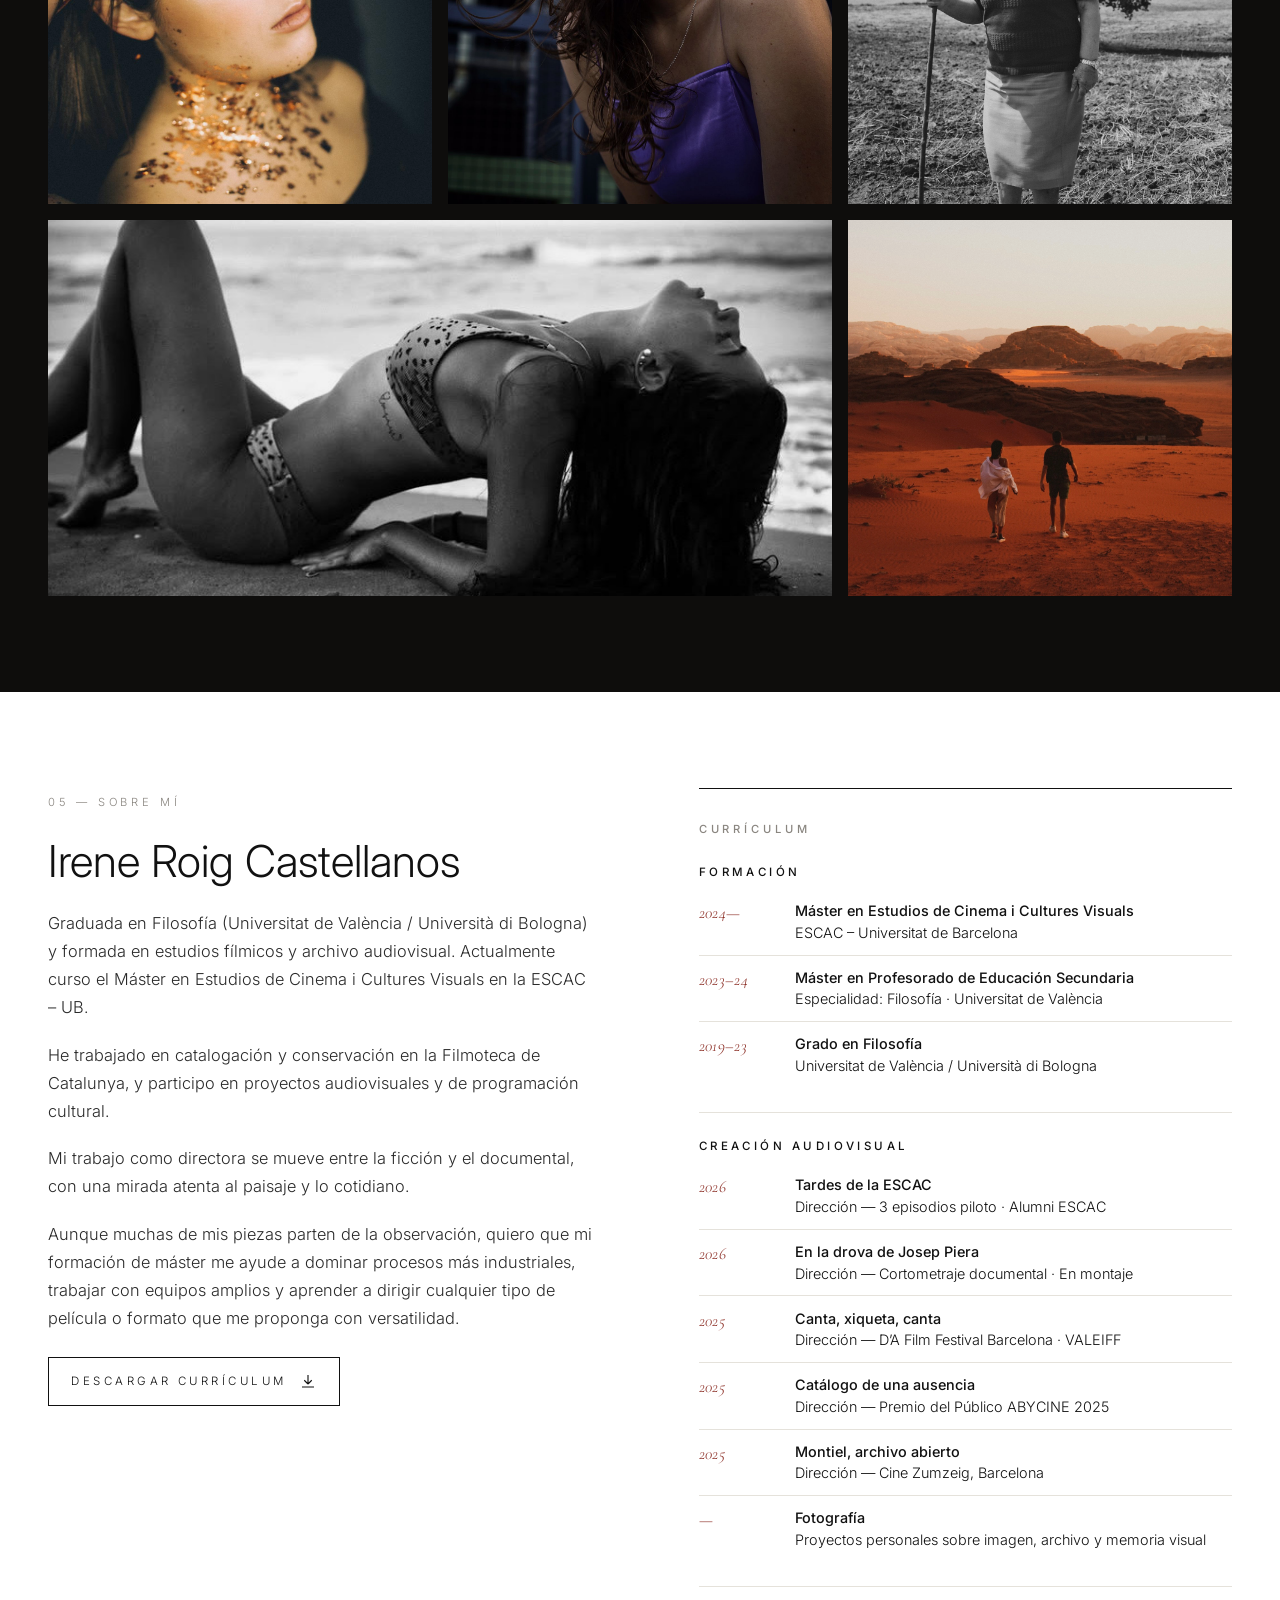
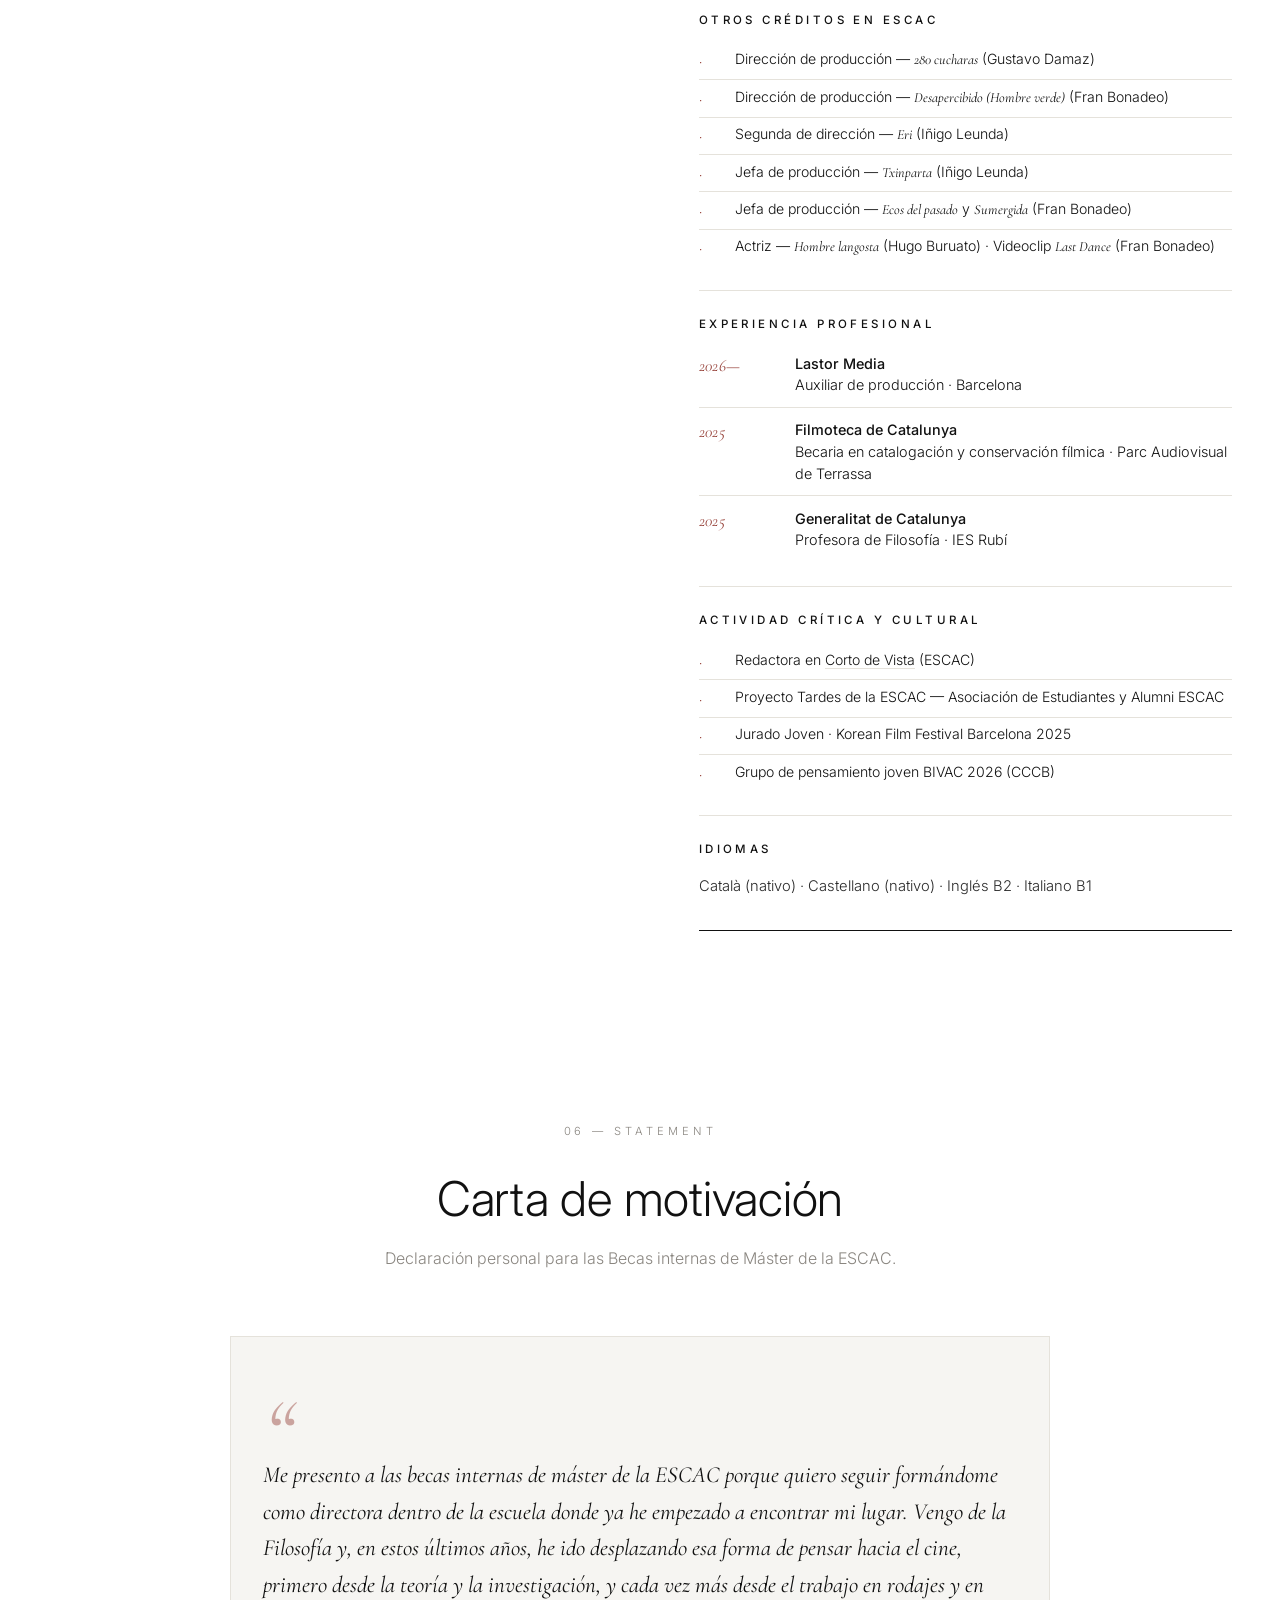
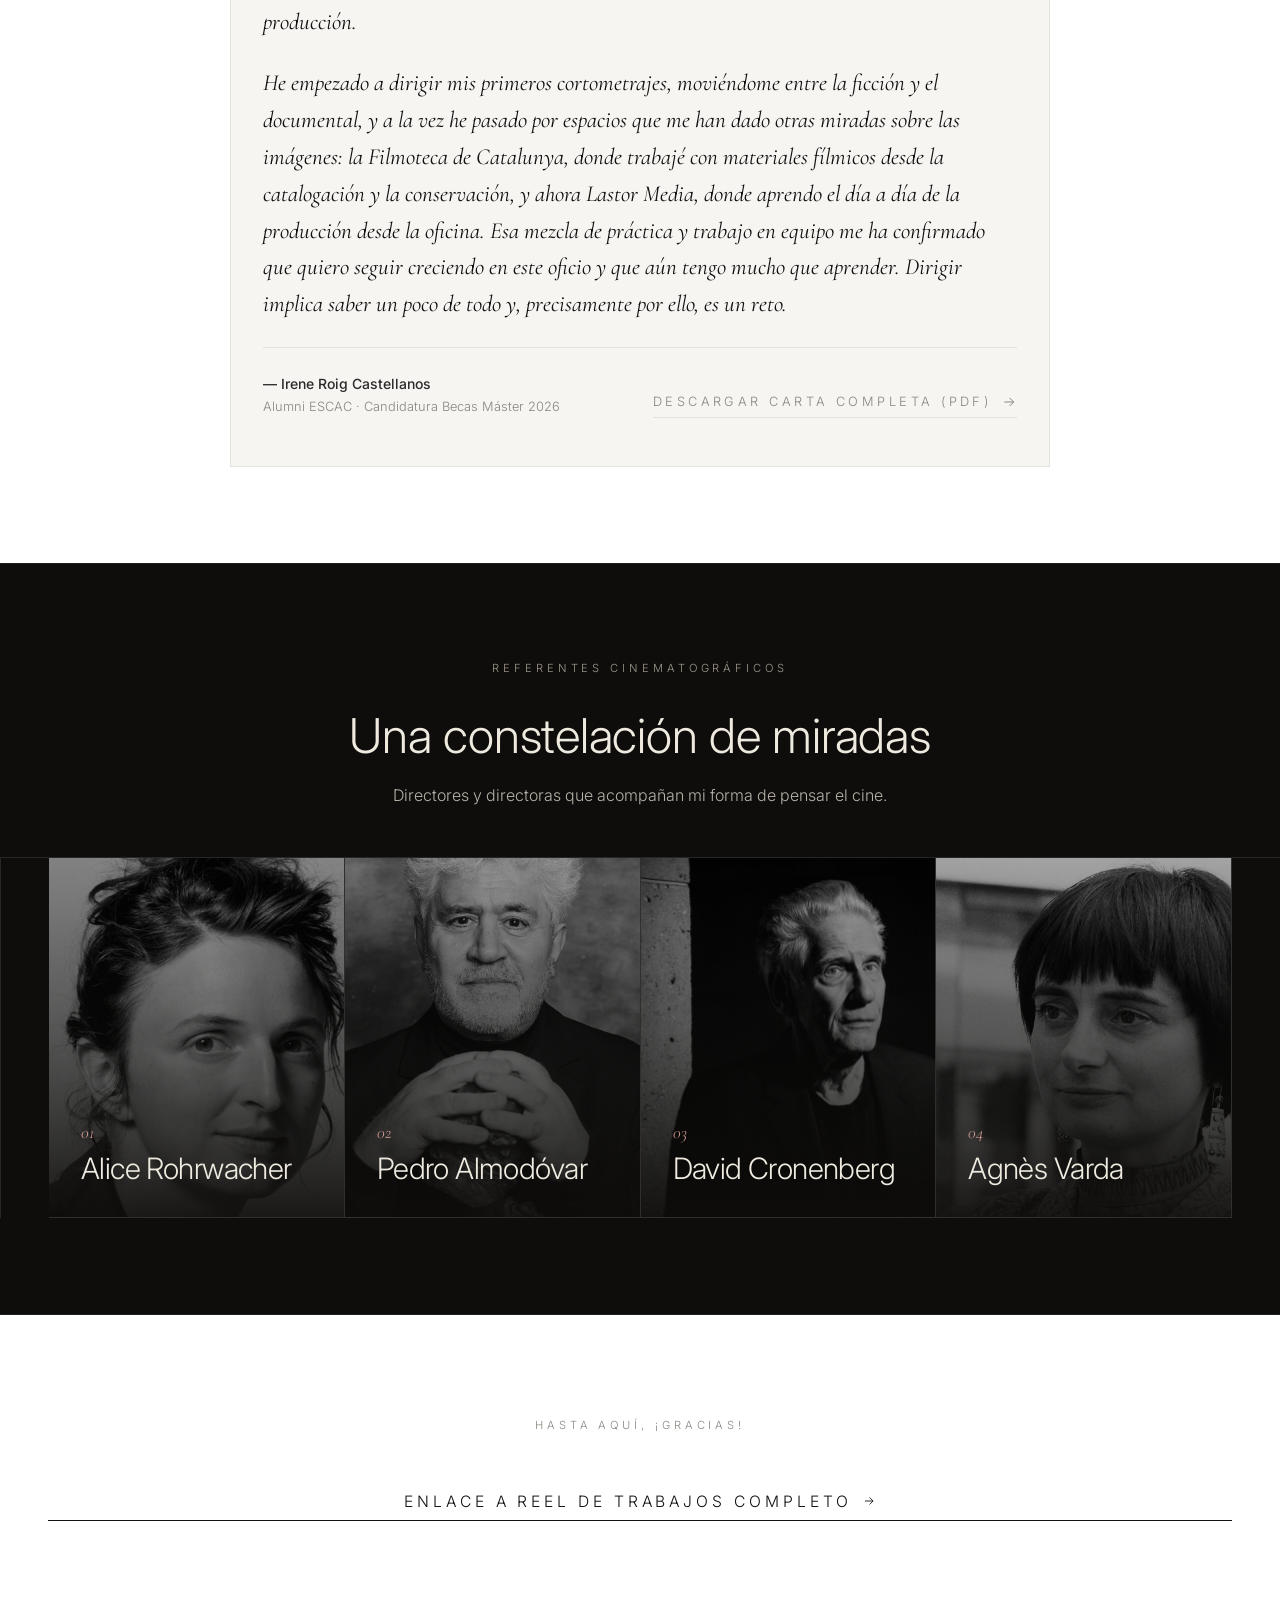
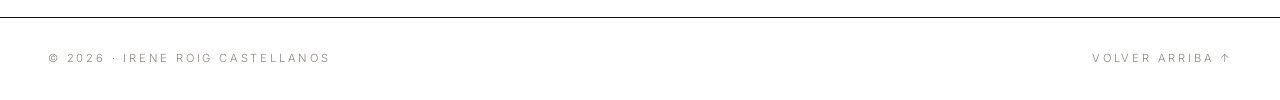
==== commit afdfd638: "Update index.html" ====
--- a/index.html
+++ b/index.html
@@ -555,9 +555,6 @@
 <!-- ========== CONTACTO ========== -->
 <section class="section contact" id="contacto">
   <span class="eyebrow">HASTA AQUÍ, ¡GRACIAS!</span>
-  <figure class="the-end">
-    <img src="assets/images/2.jpg" alt="The End" />
-  </figure>
   <a class="hero-reel-link" href="https://vimeo.com/1184560746?share=copy&fl=sv&fe=ci" target="_blank" rel="noopener">
     Enlace a reel de trabajos completo
     <svg viewBox="0 0 24 24" width="14" height="14" fill="none" stroke="currentColor" stroke-width="1.5" aria-hidden="true"><path d="M5 12h14m0 0l-6-6m6 6l-6 6"/></svg>
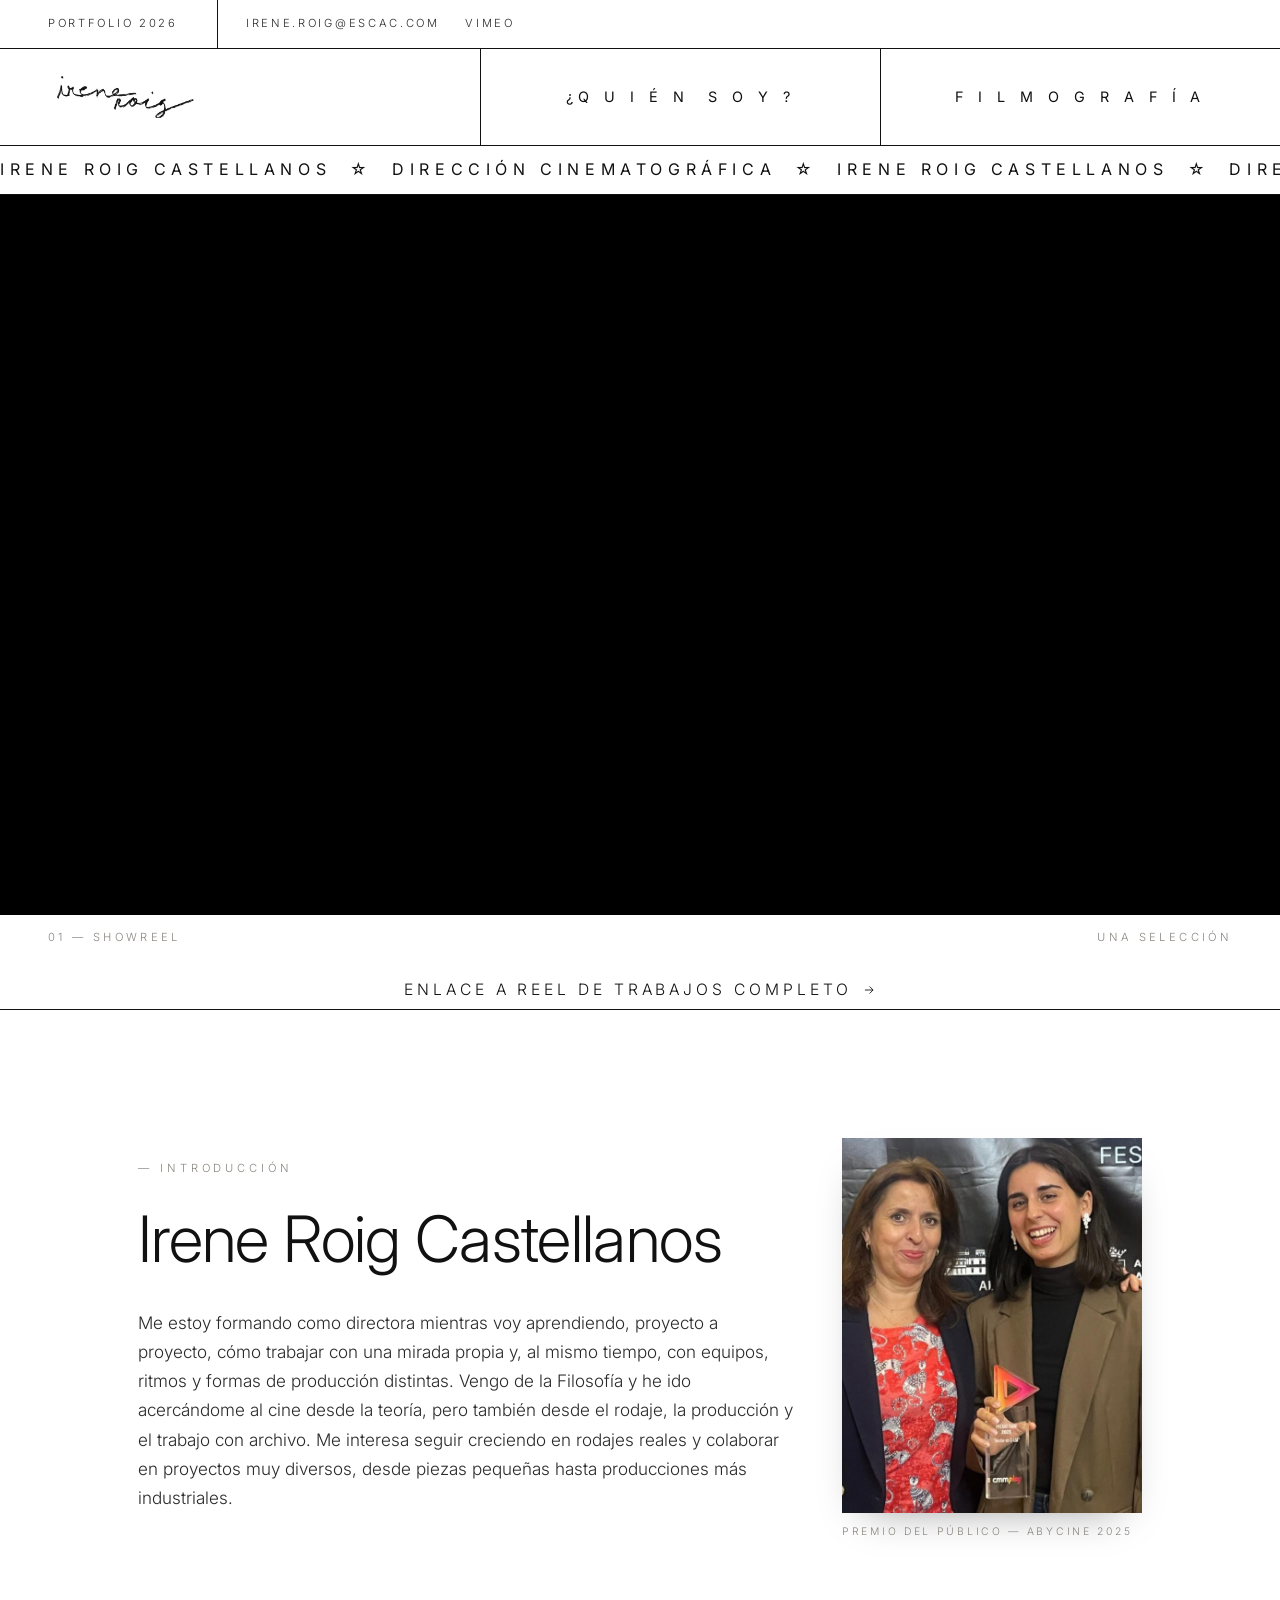
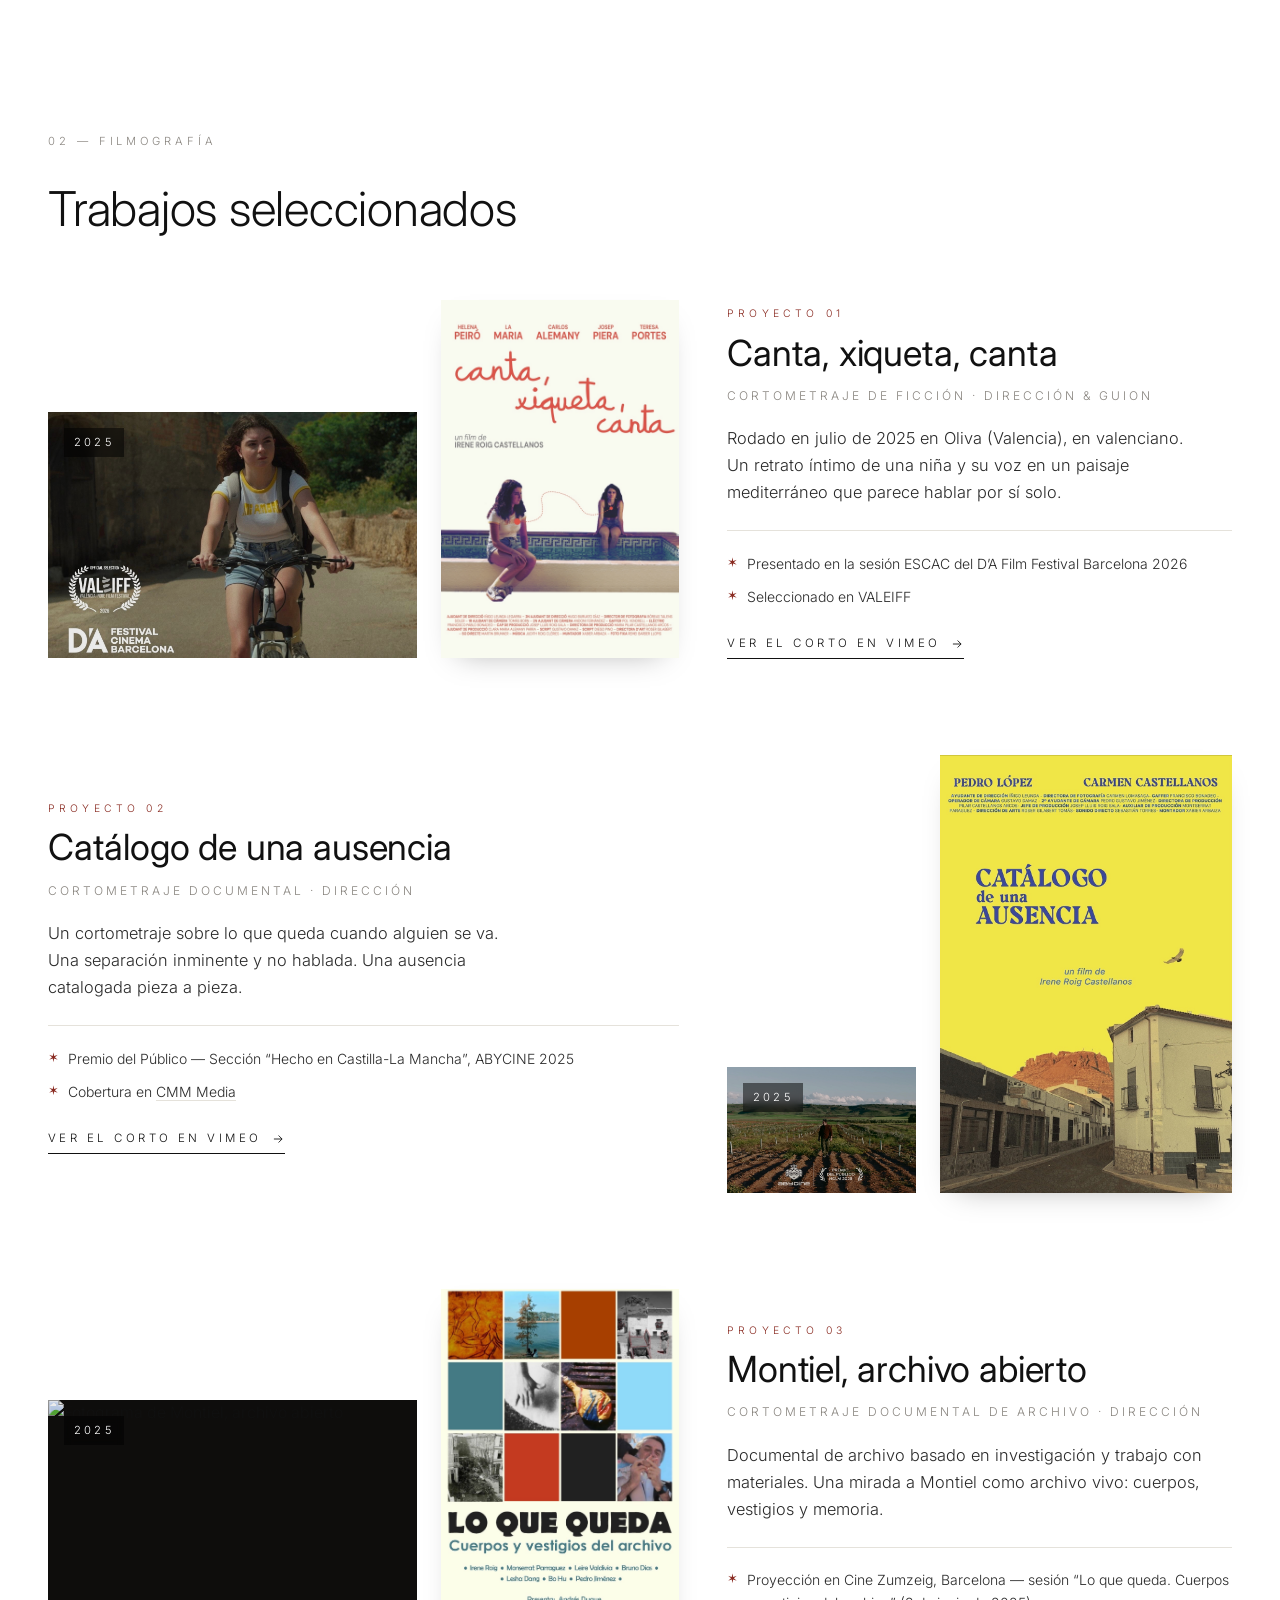
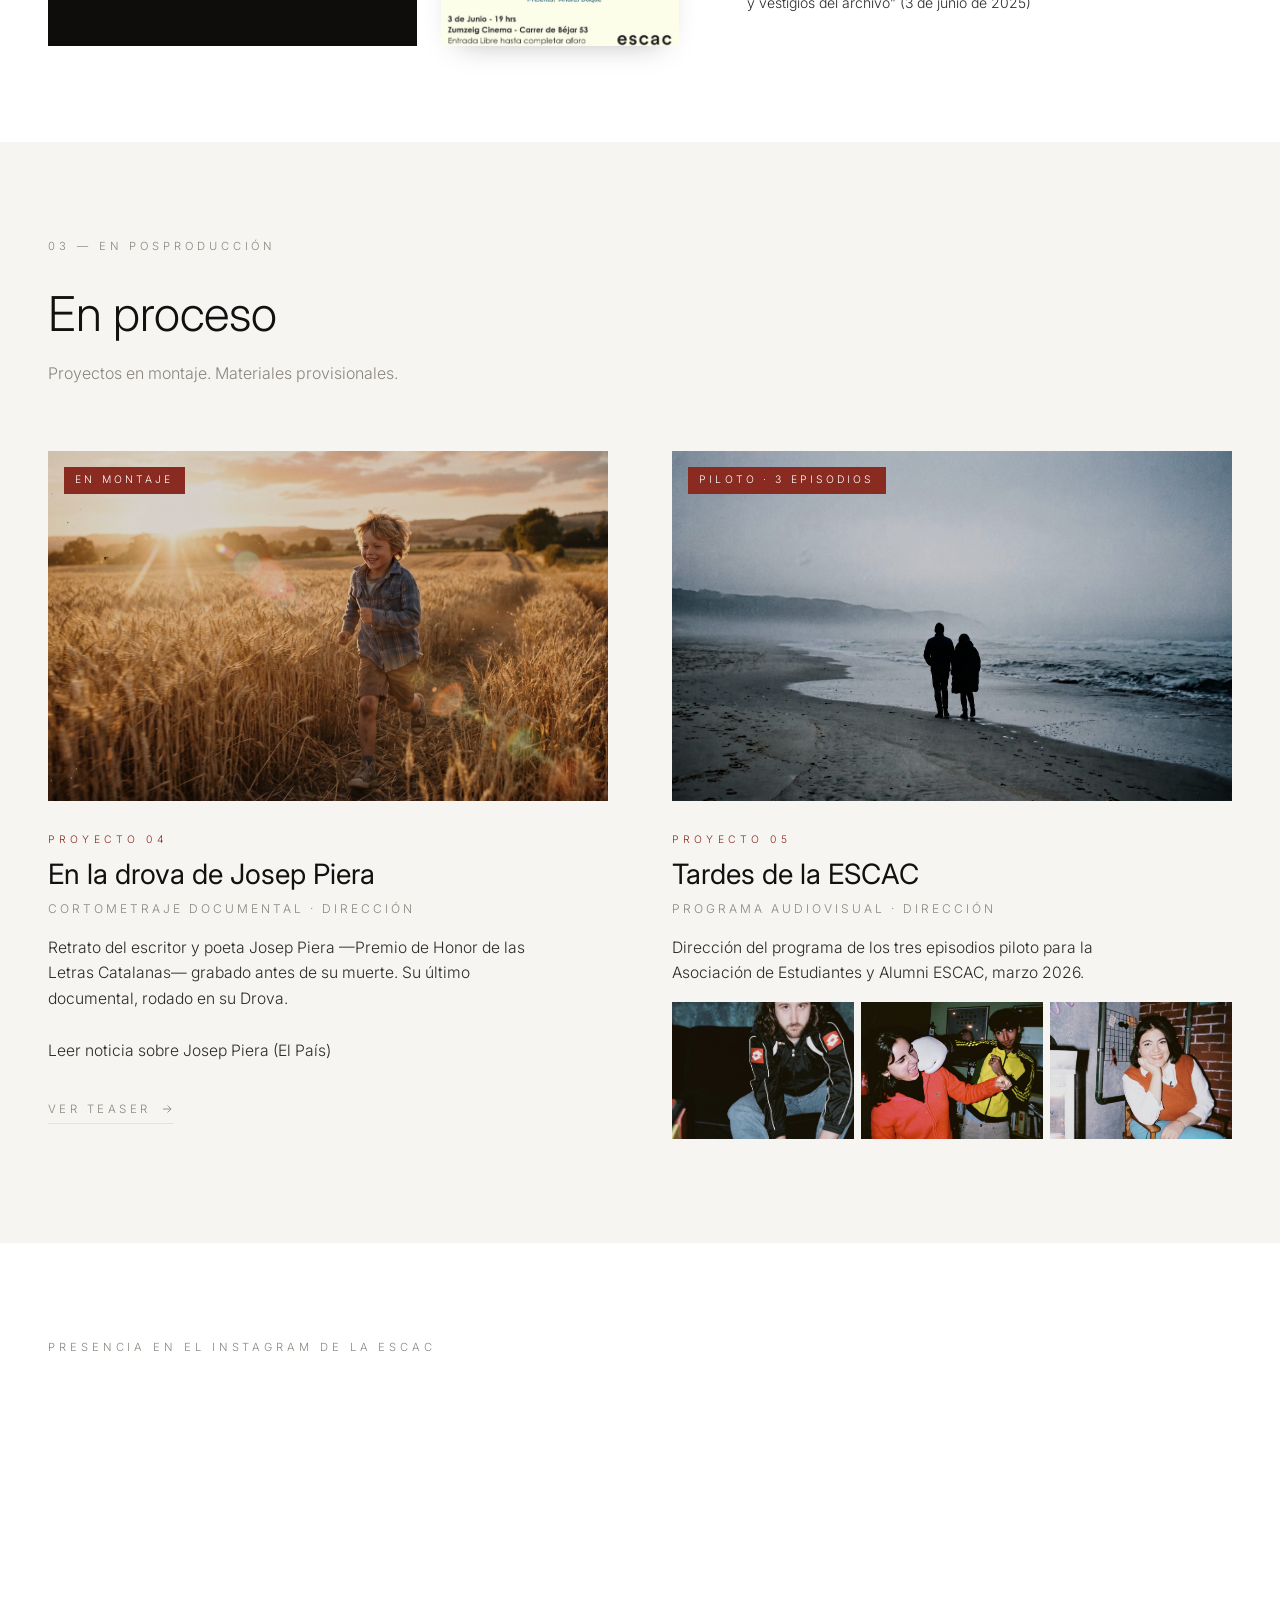
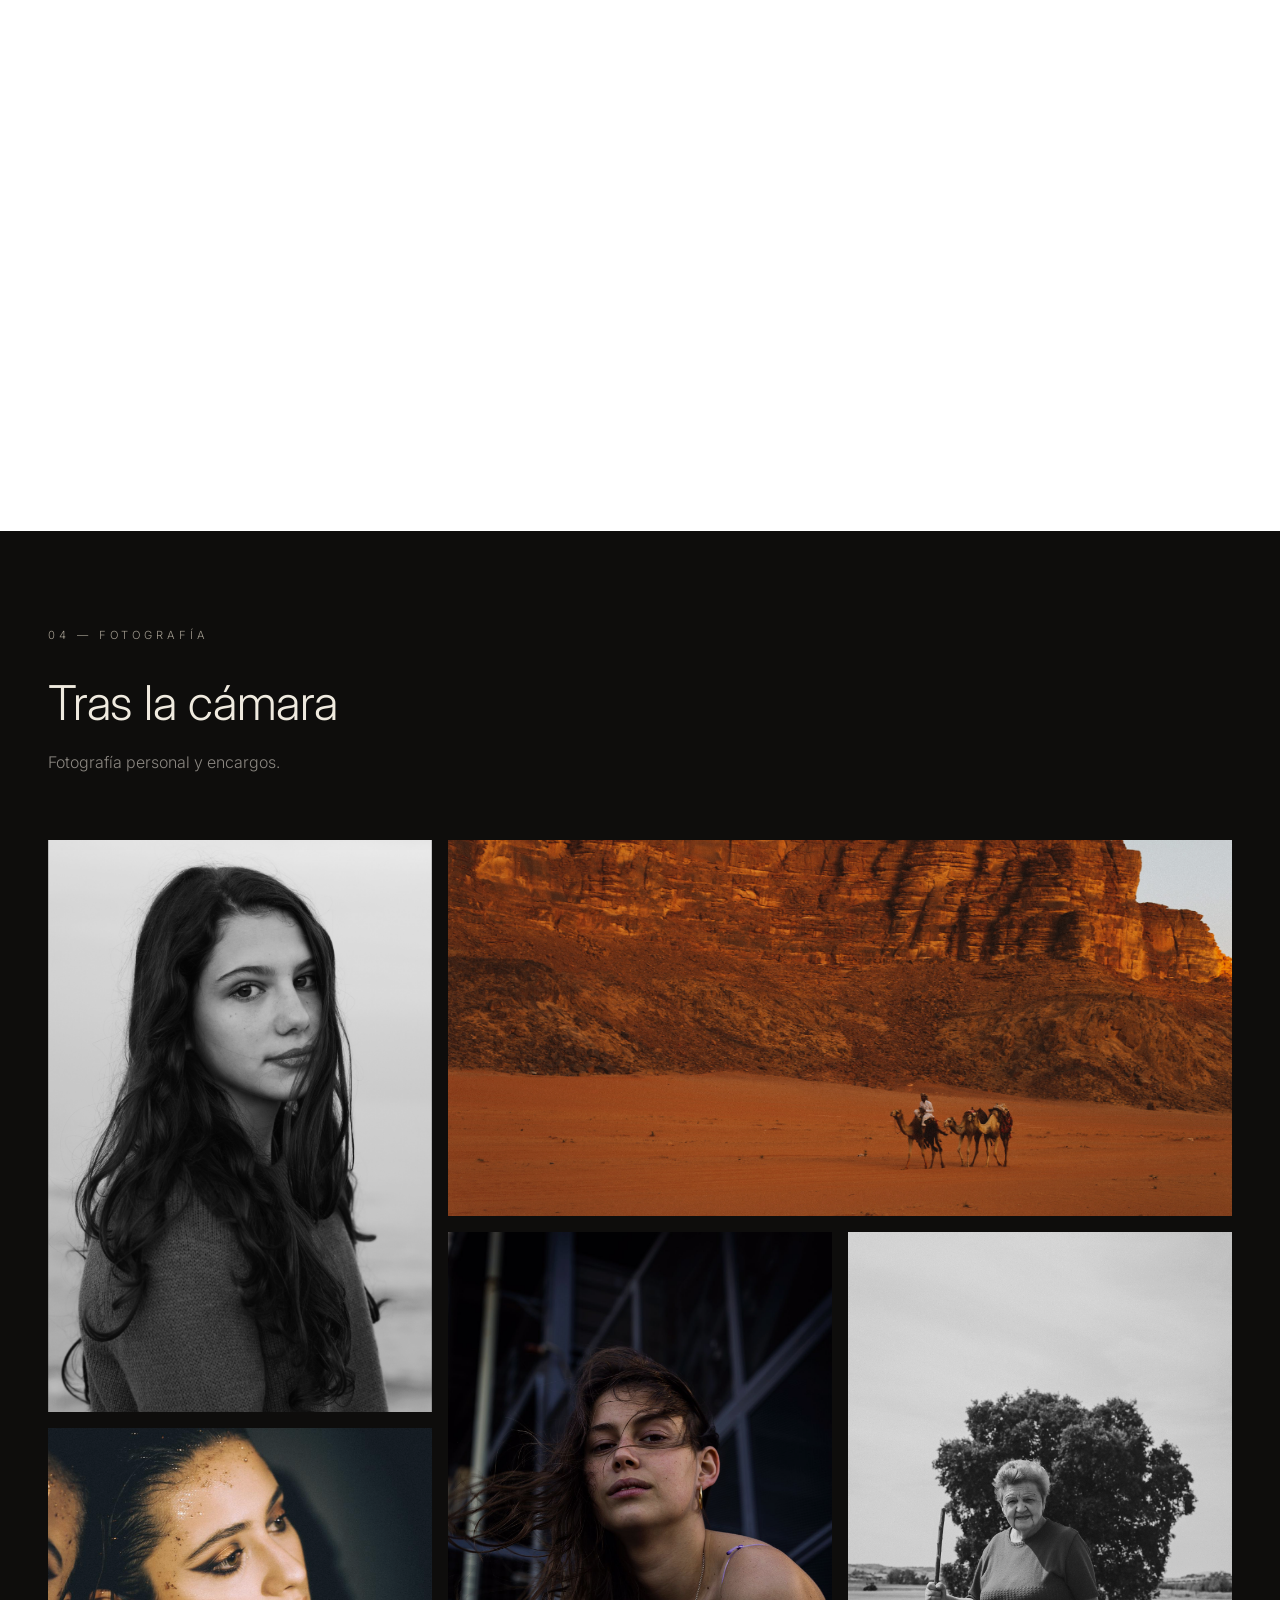
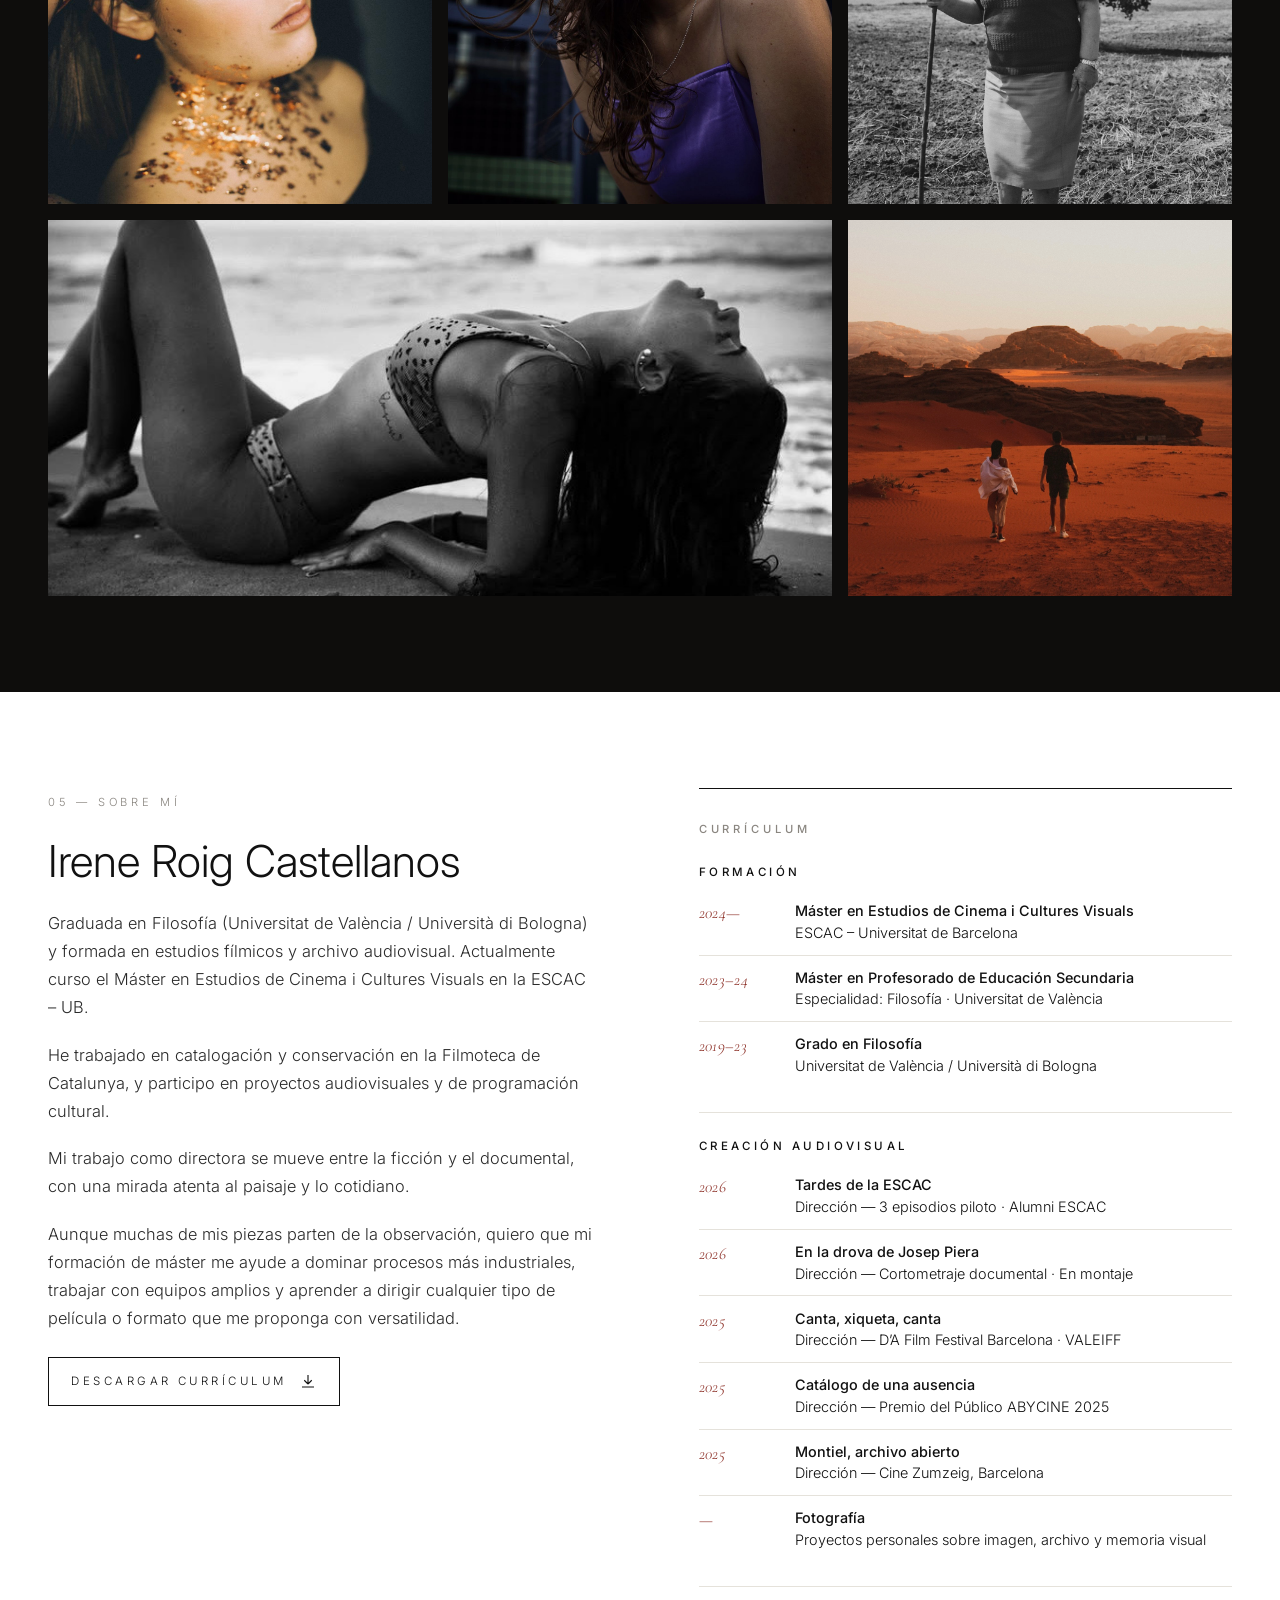
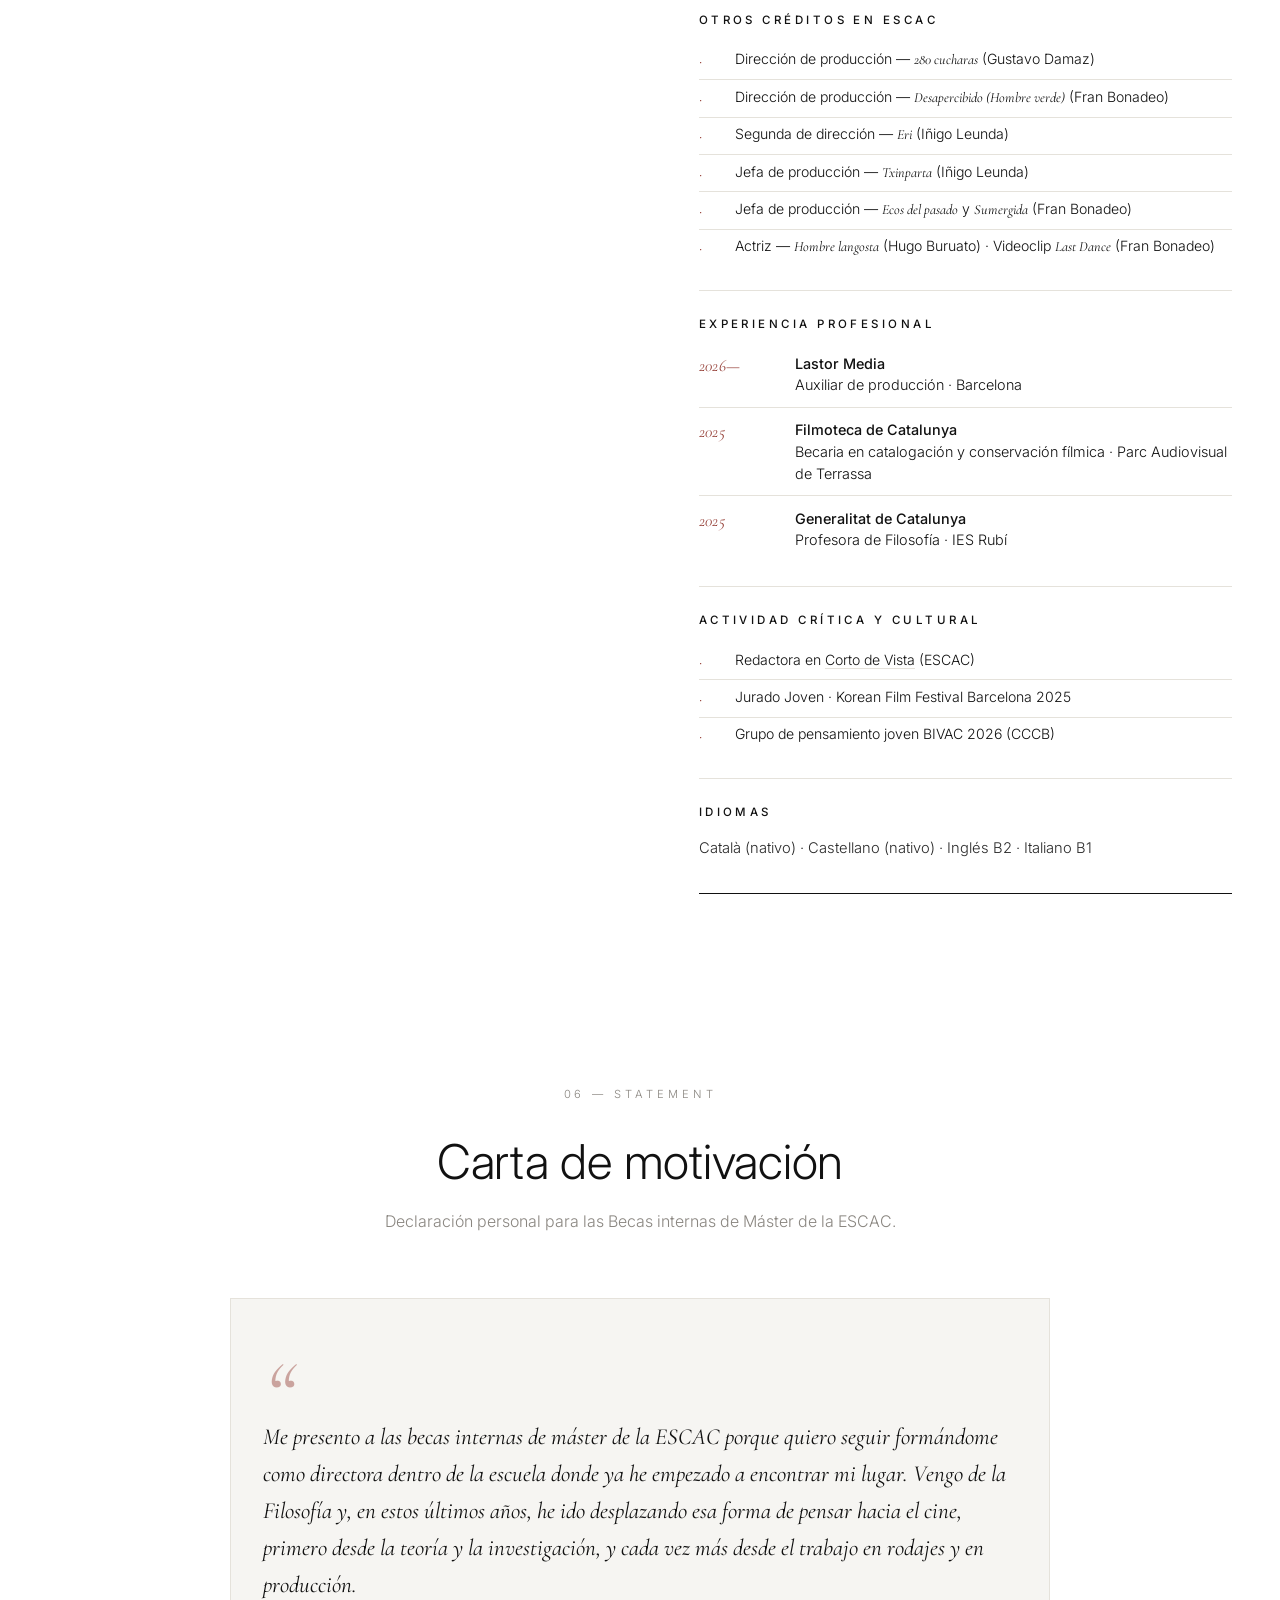
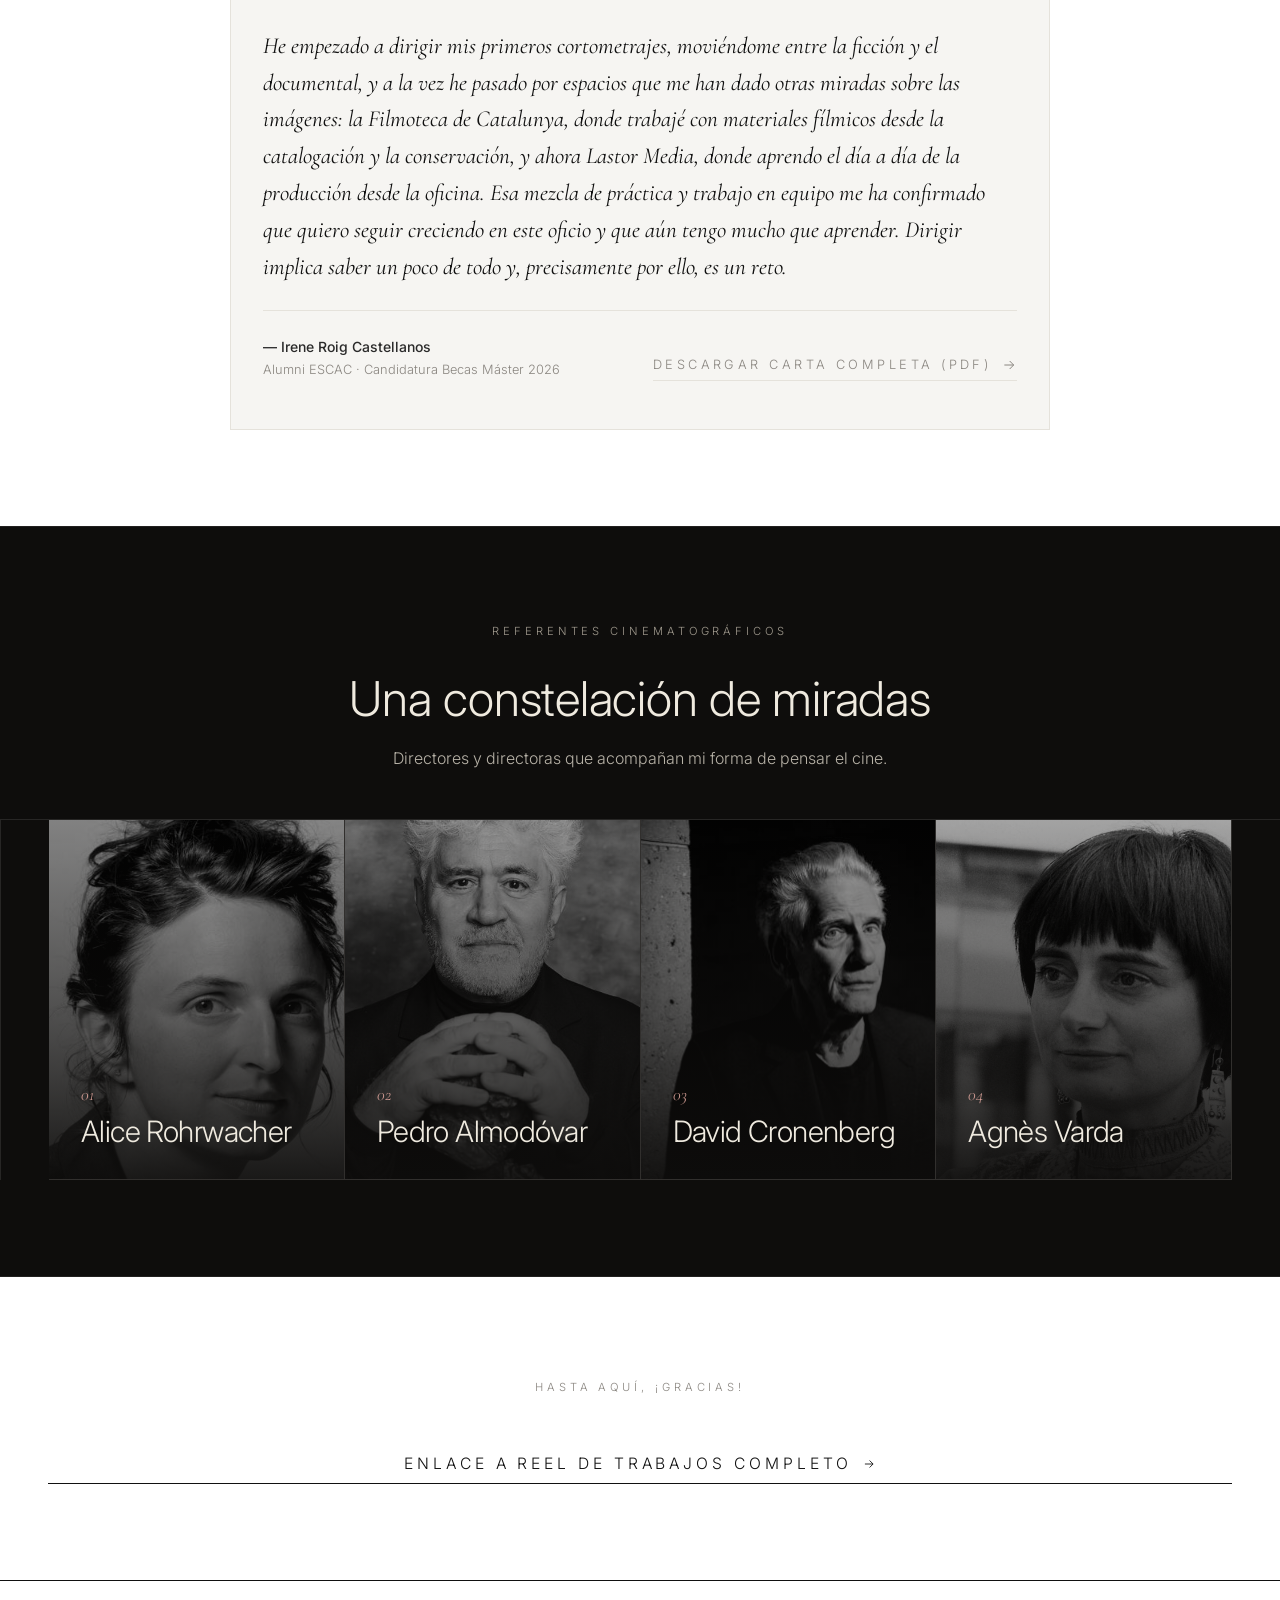
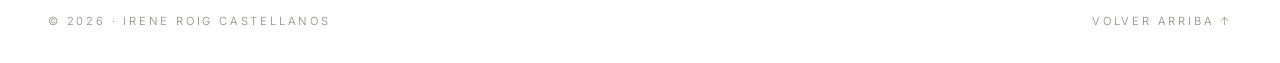
==== commit f3c8127f: "Update index.html" ====
--- a/index.html
+++ b/index.html
@@ -458,7 +458,6 @@
         <h4>Actividad crítica y cultural</h4>
         <ul class="cv-list cv-list--compact">
           <li><span class="cv-year">·</span><div>Redactora en <a href="https://cortorevista.blogspot.com/" target="_blank" rel="noopener">Corto de Vista</a> (ESCAC)</div></li>
-          <li><span class="cv-year">·</span><div>Proyecto Tardes de la ESCAC — Asociación de Estudiantes y Alumni ESCAC</div></li>
           <li><span class="cv-year">·</span><div>Jurado Joven · Korean Film Festival Barcelona 2025</div></li>
           <li><span class="cv-year">·</span><div>Grupo de pensamiento joven BIVAC 2026 (CCCB)</div></li>
         </ul>
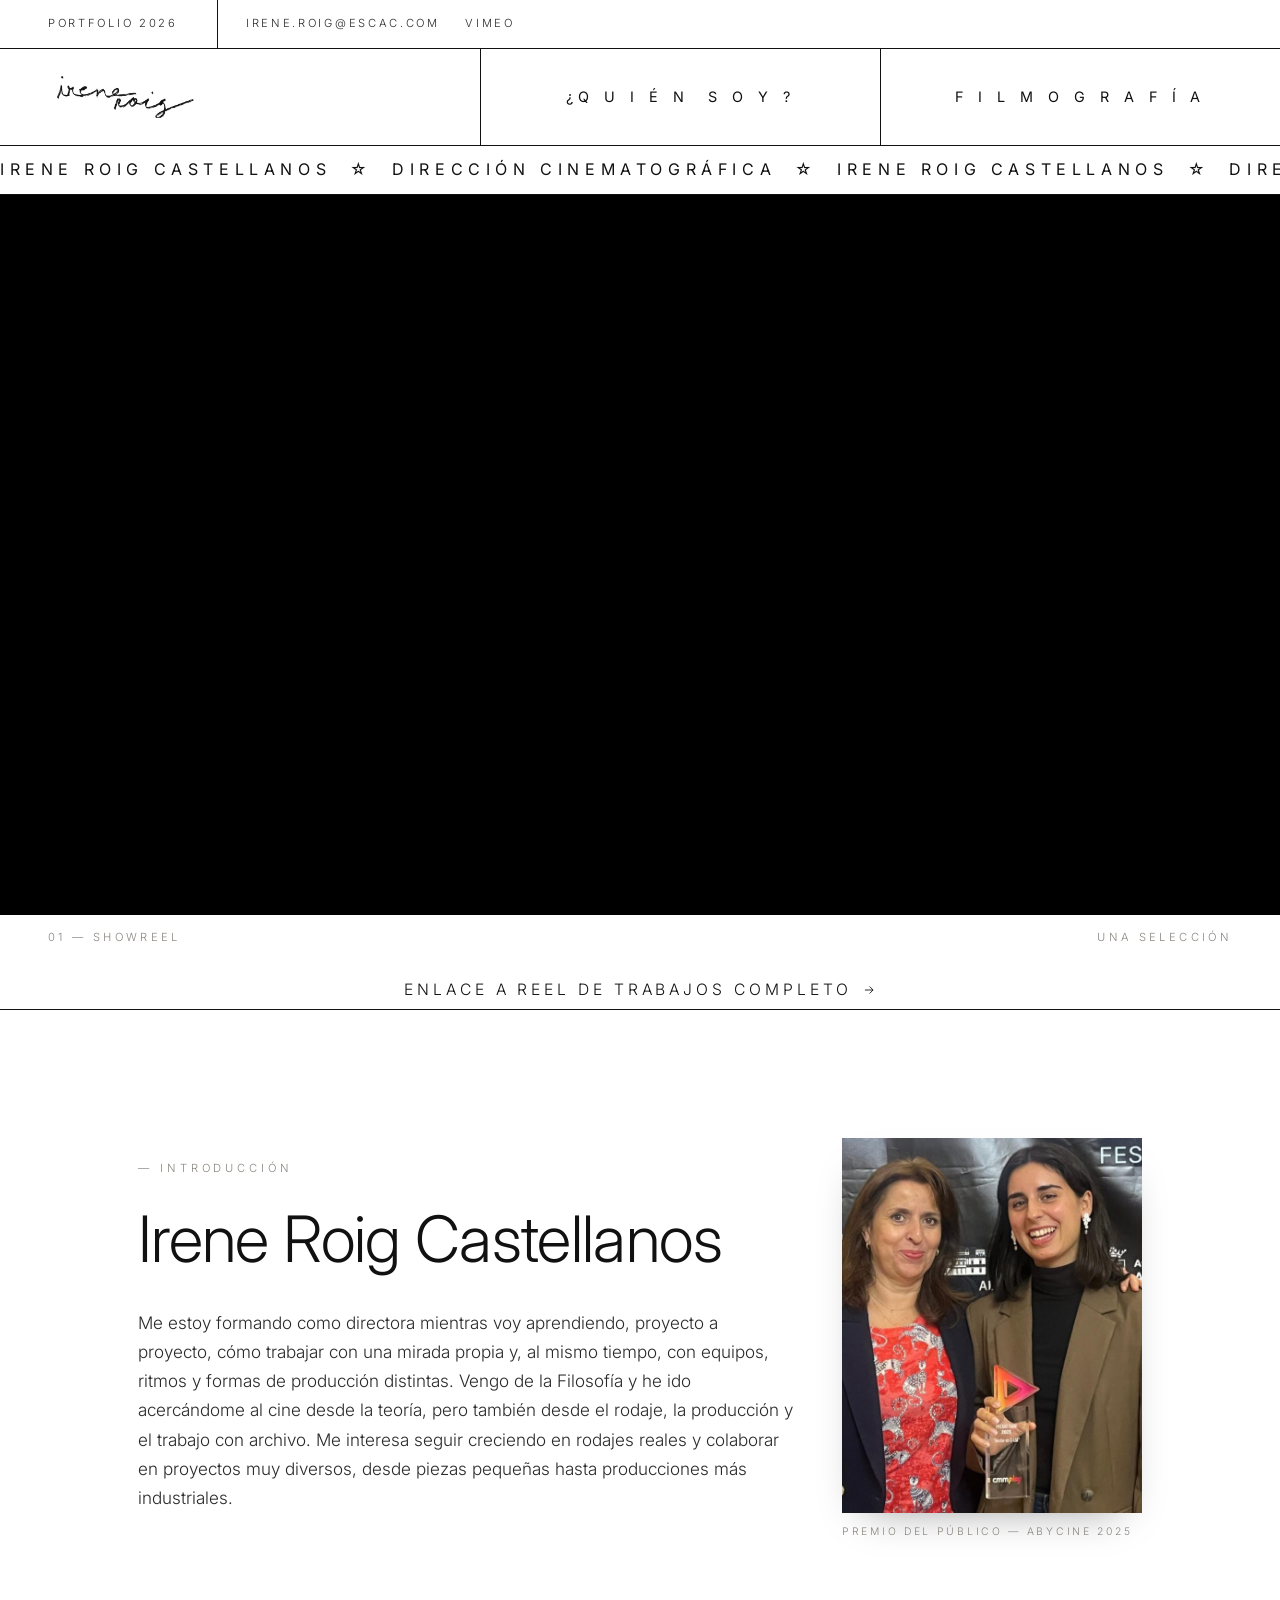
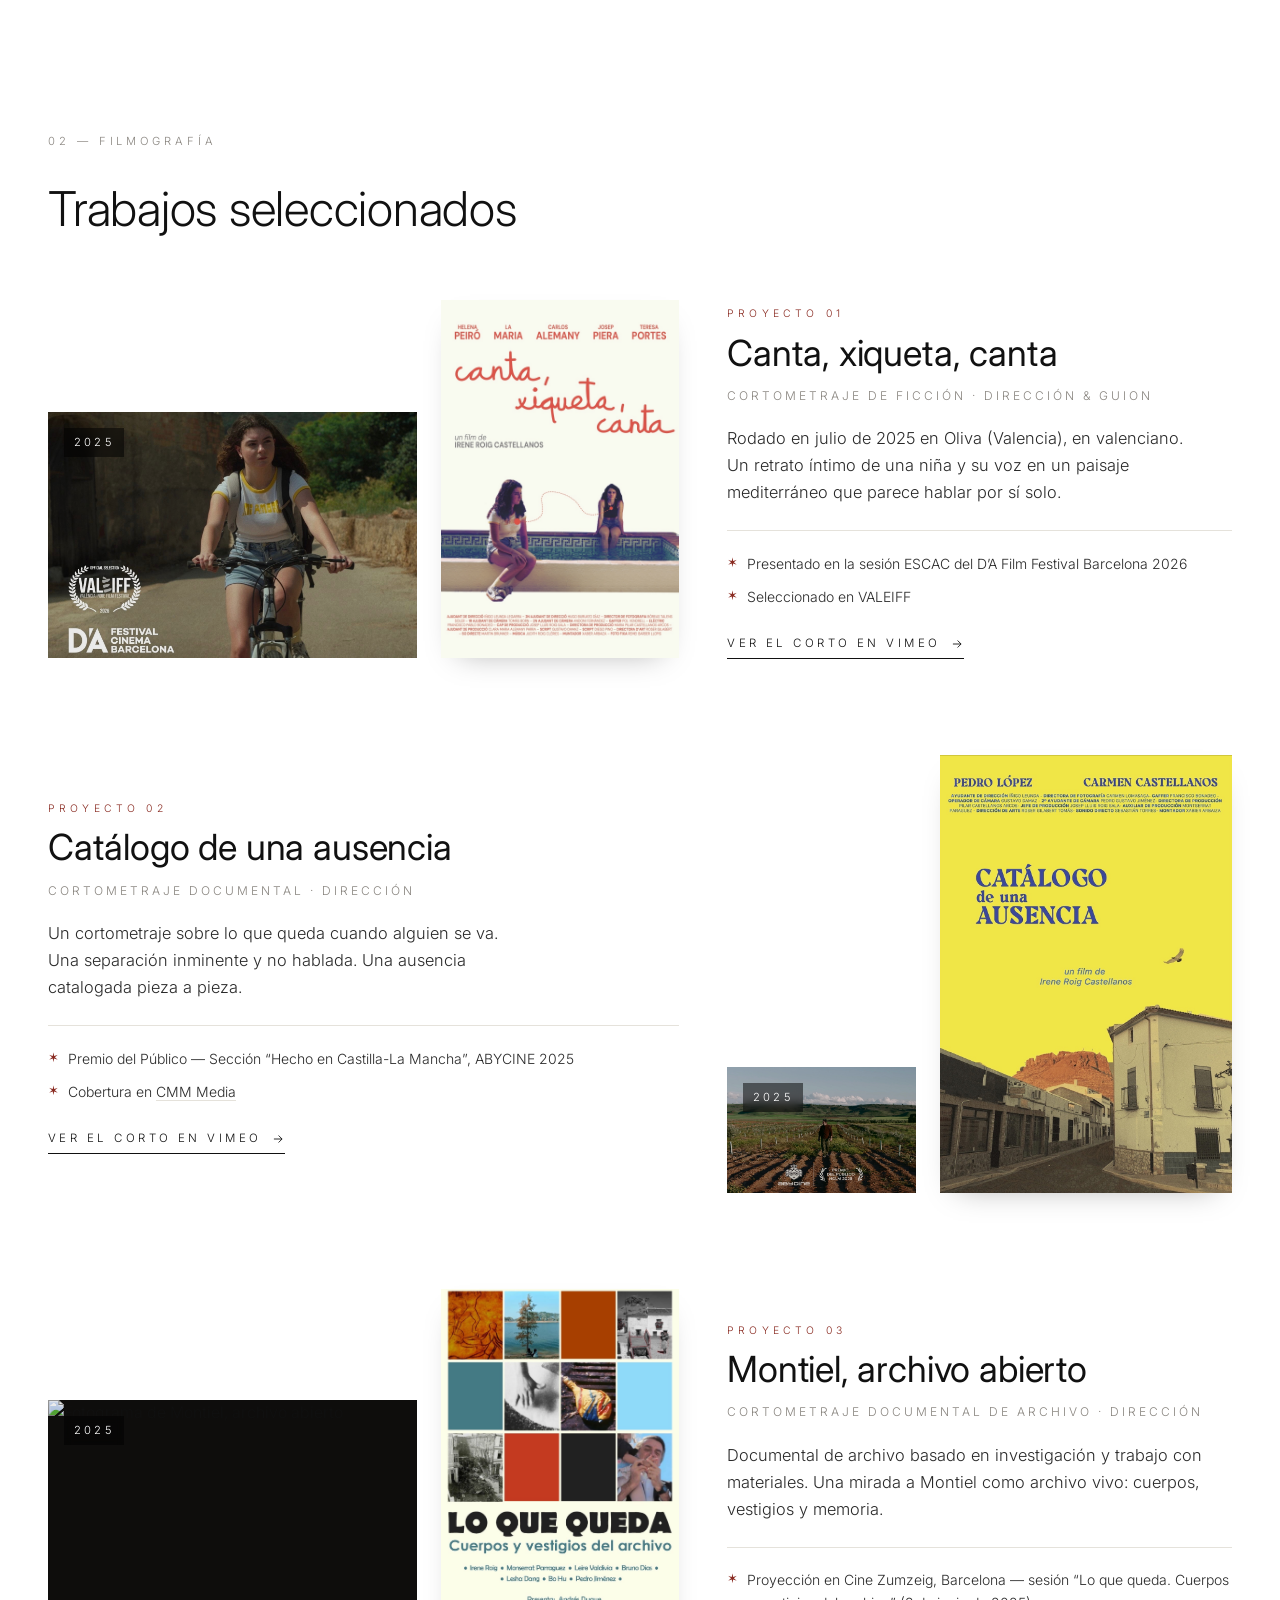
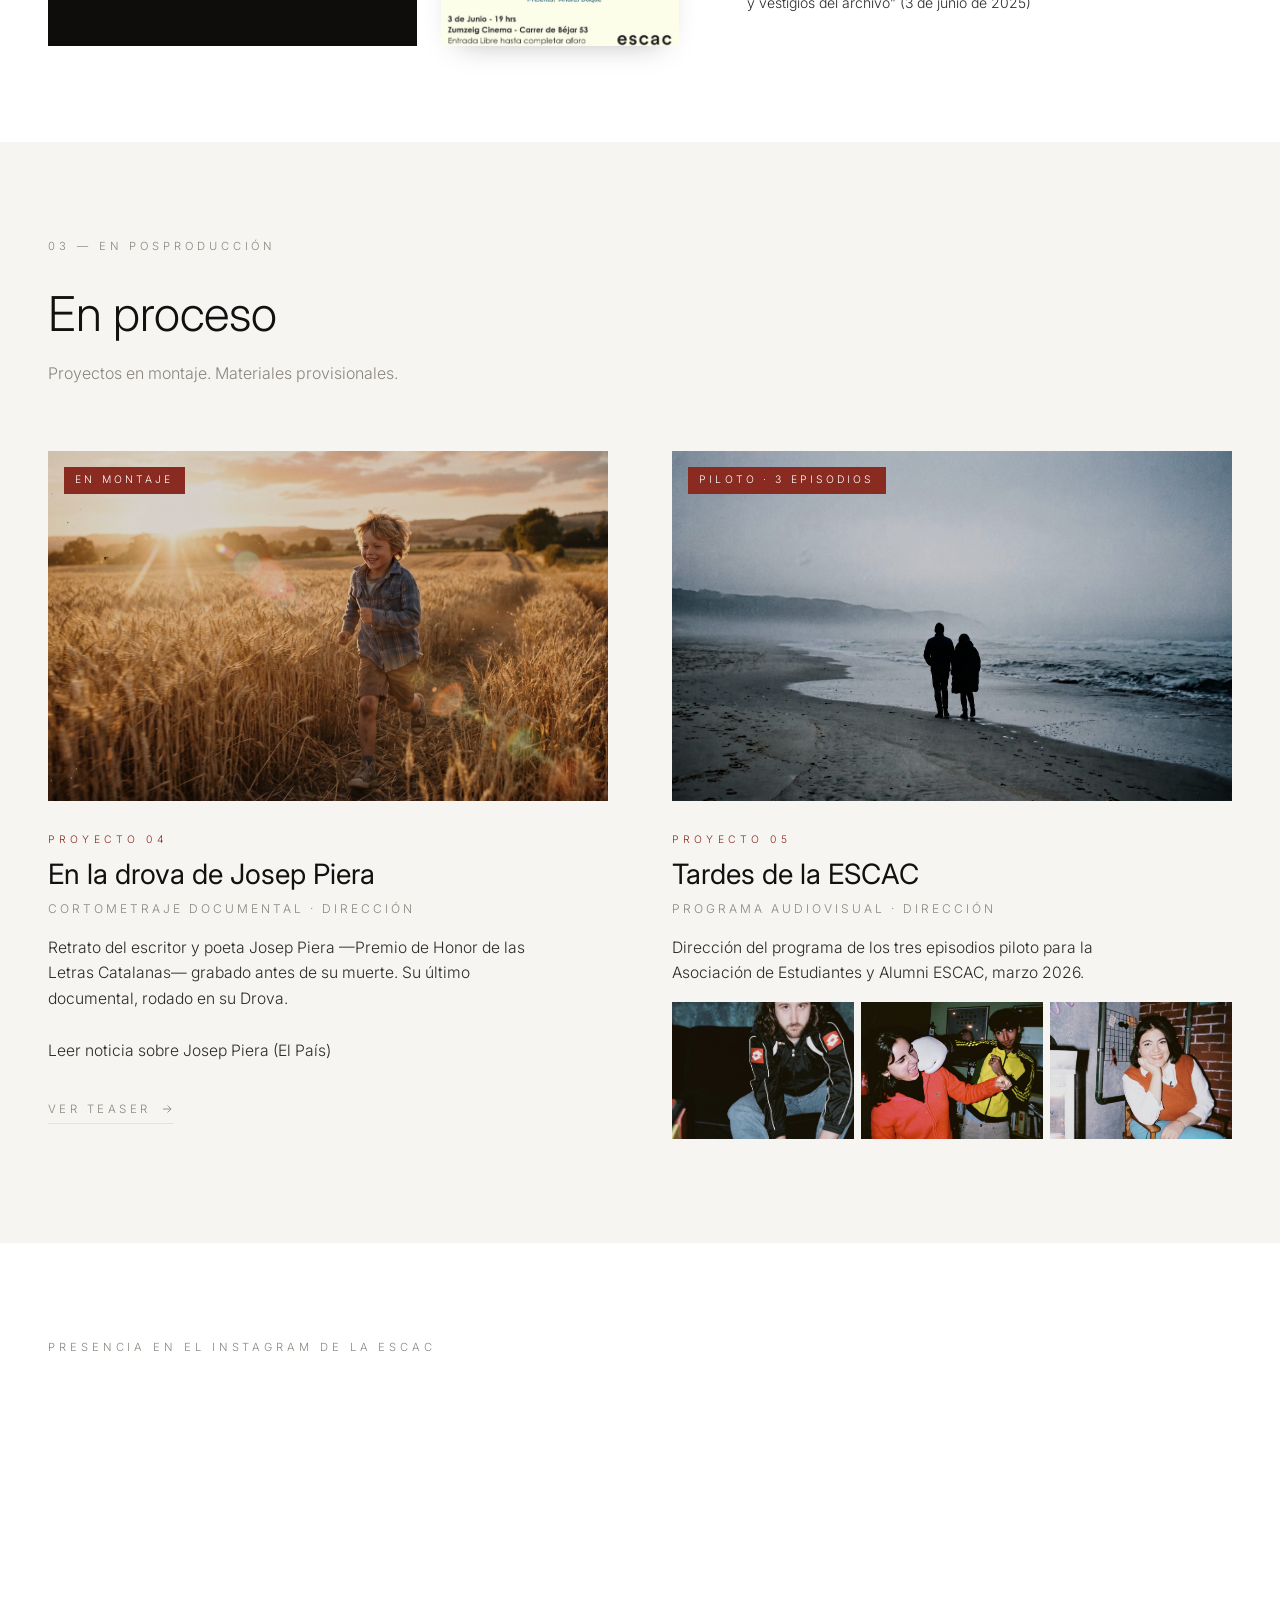
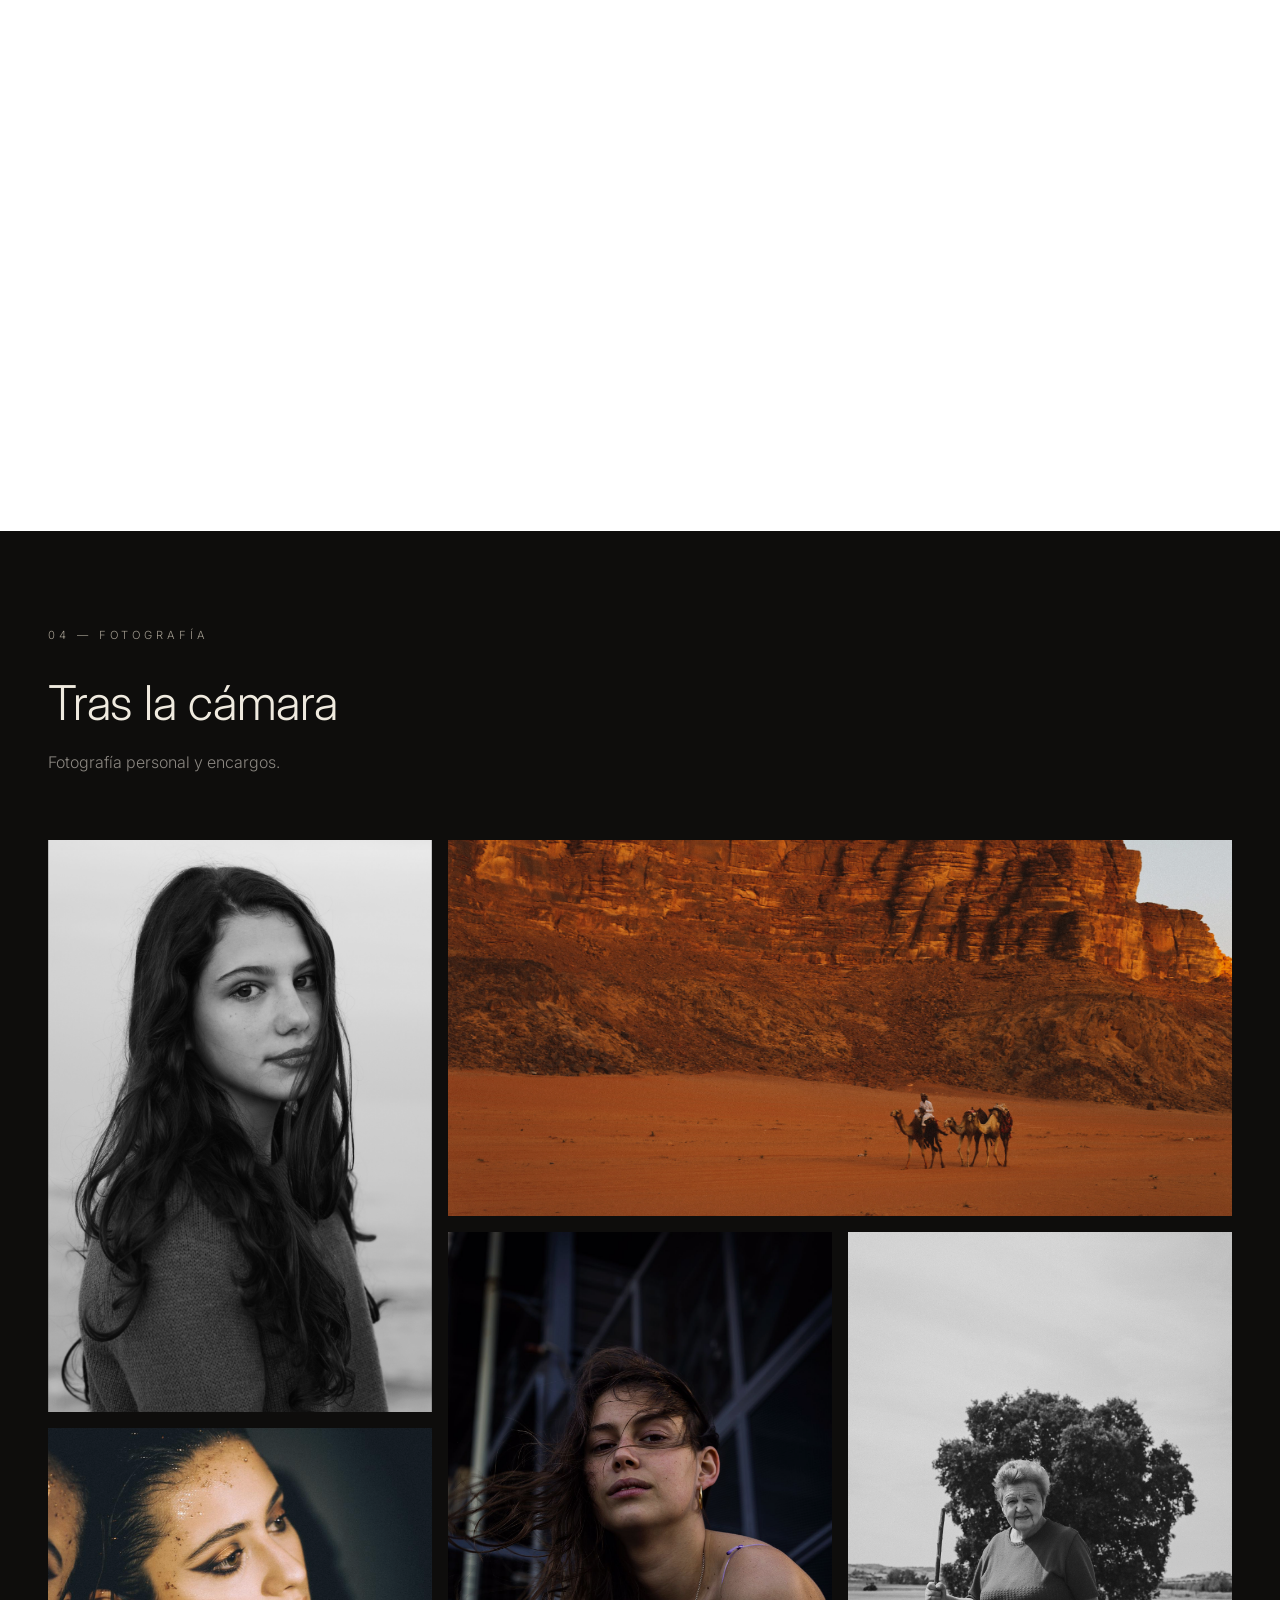
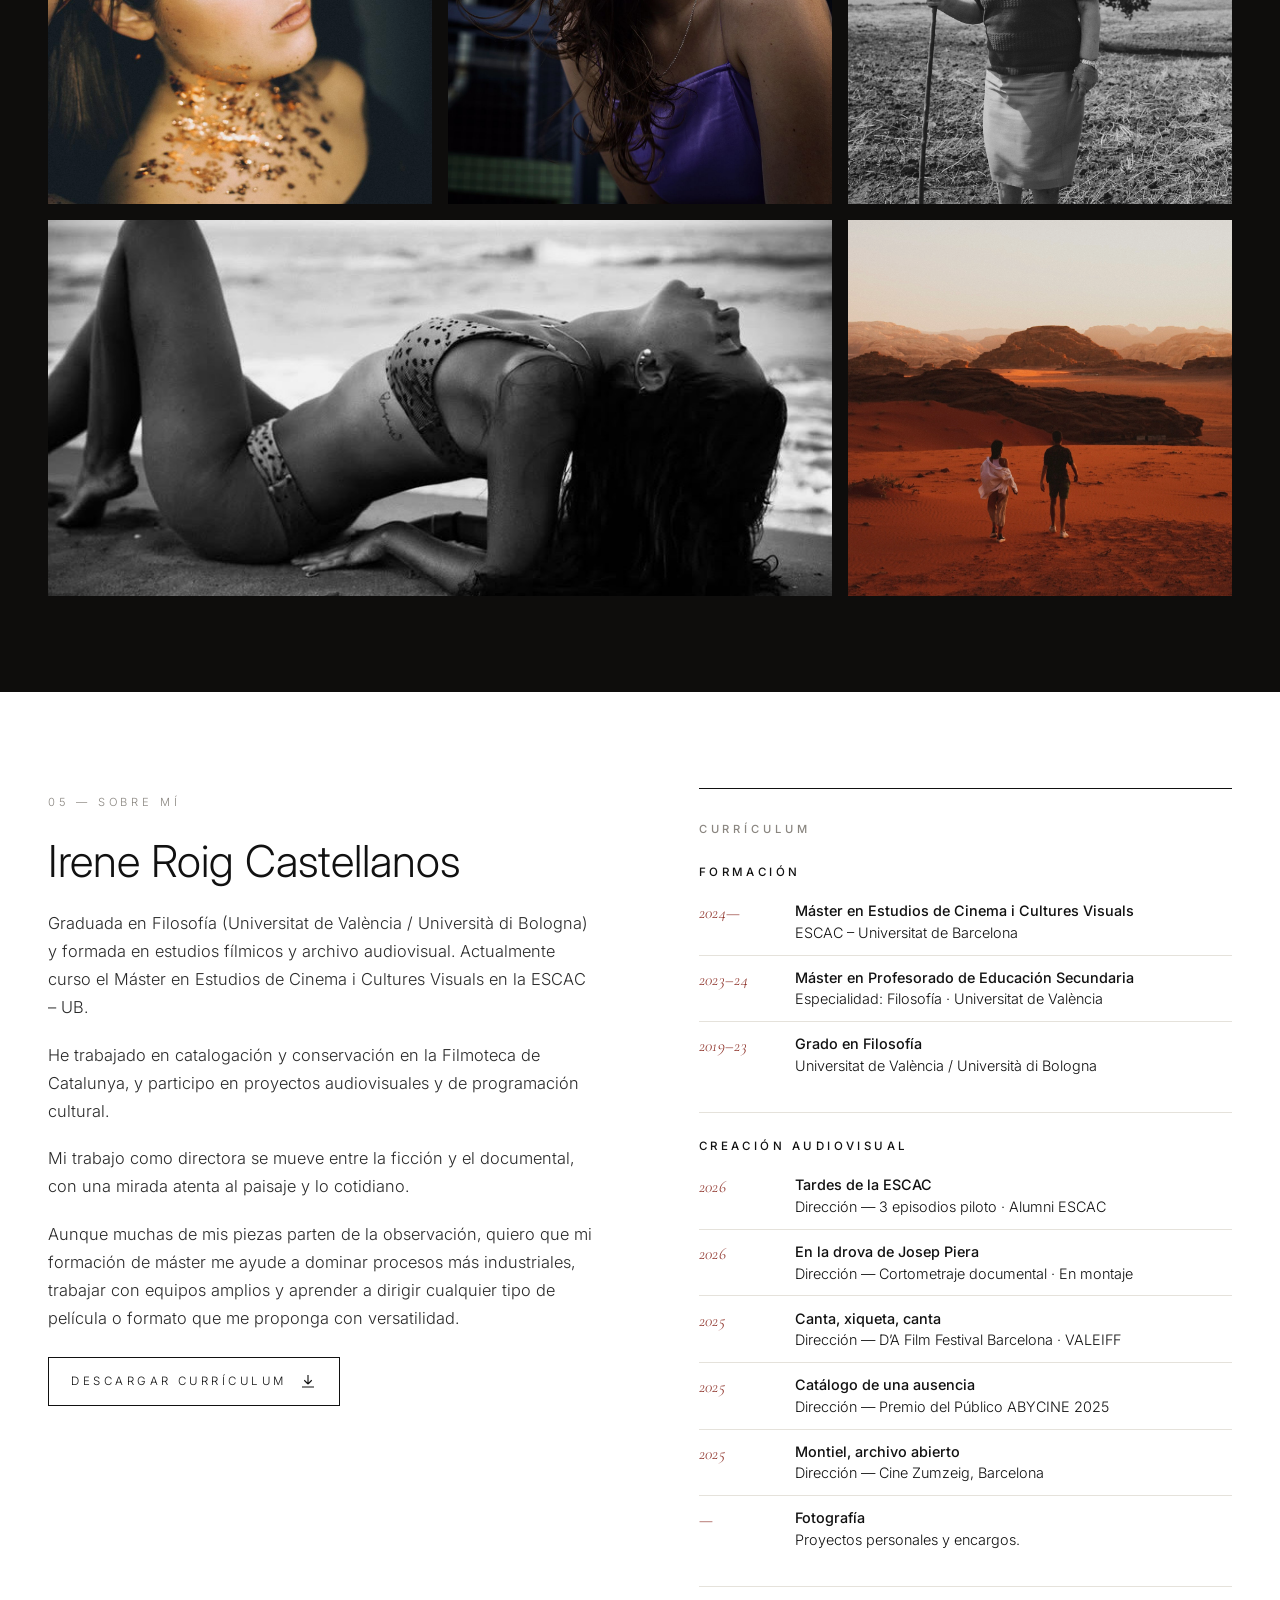
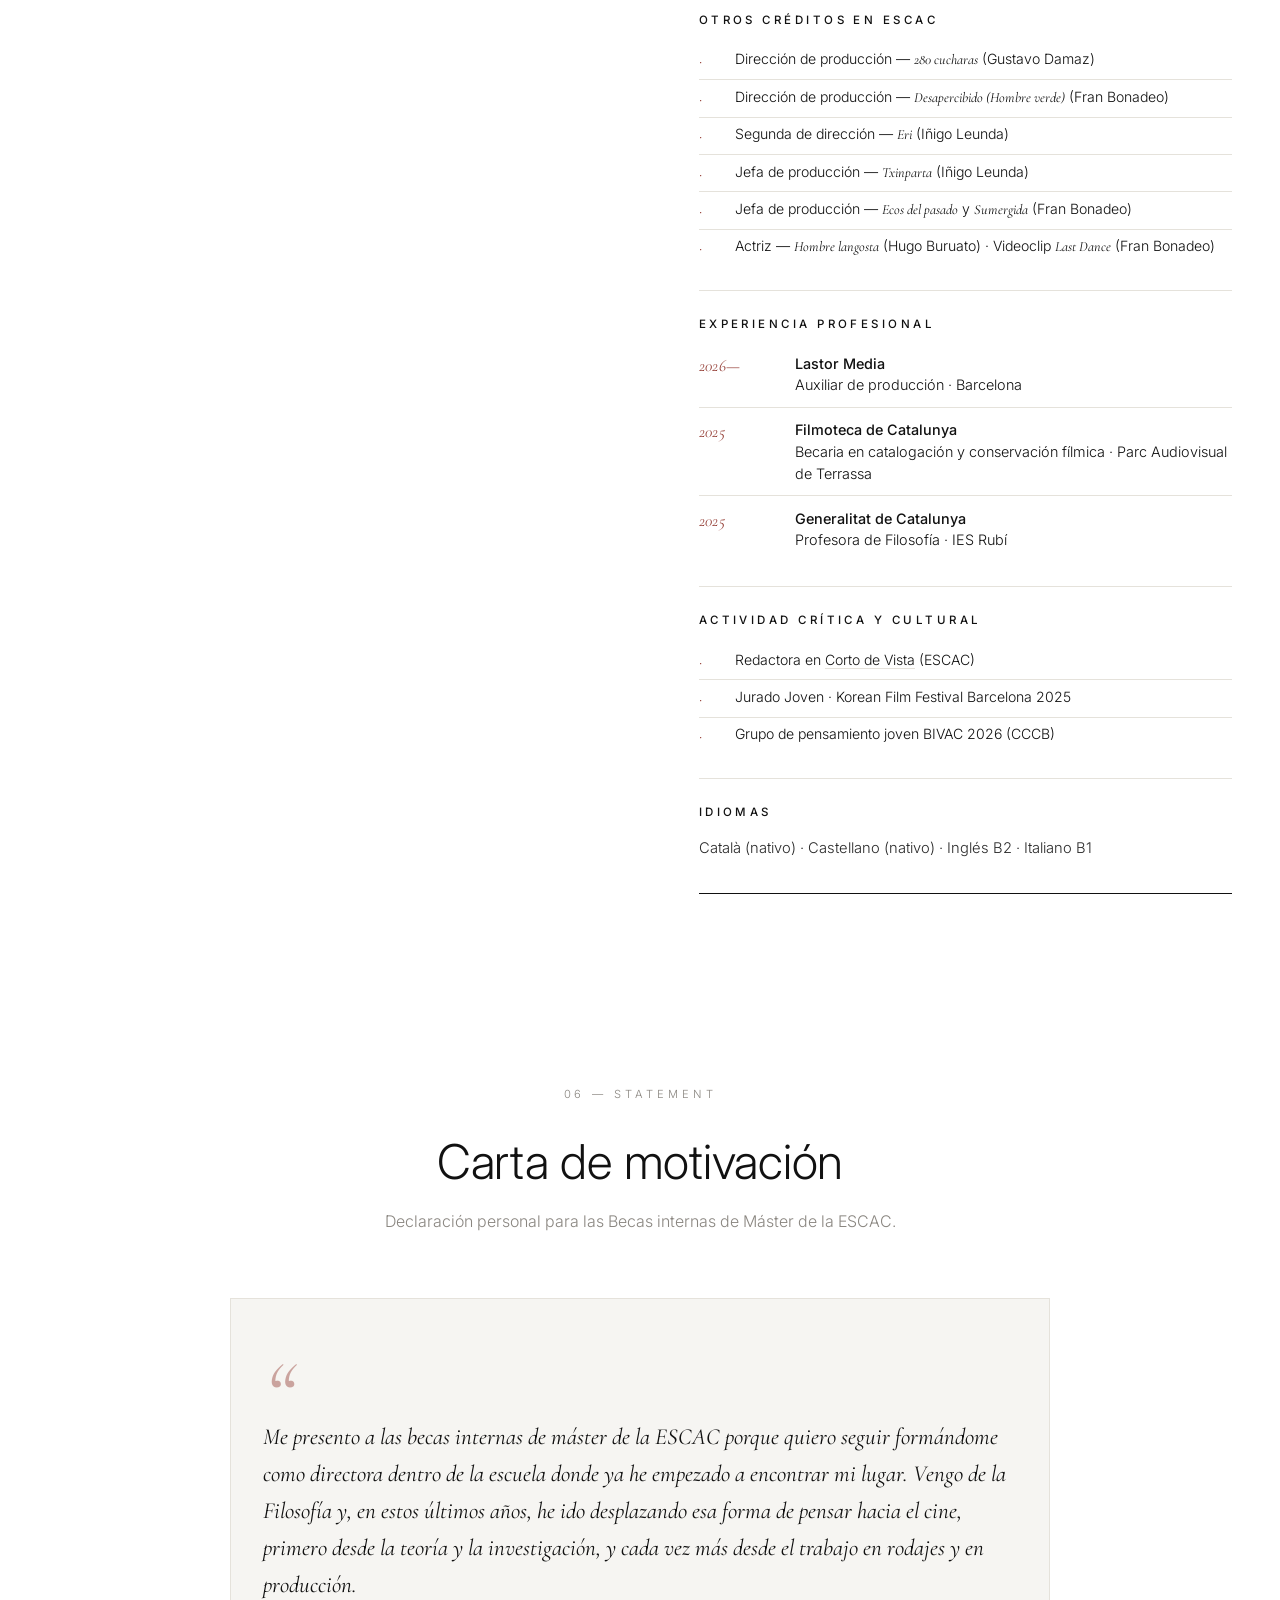
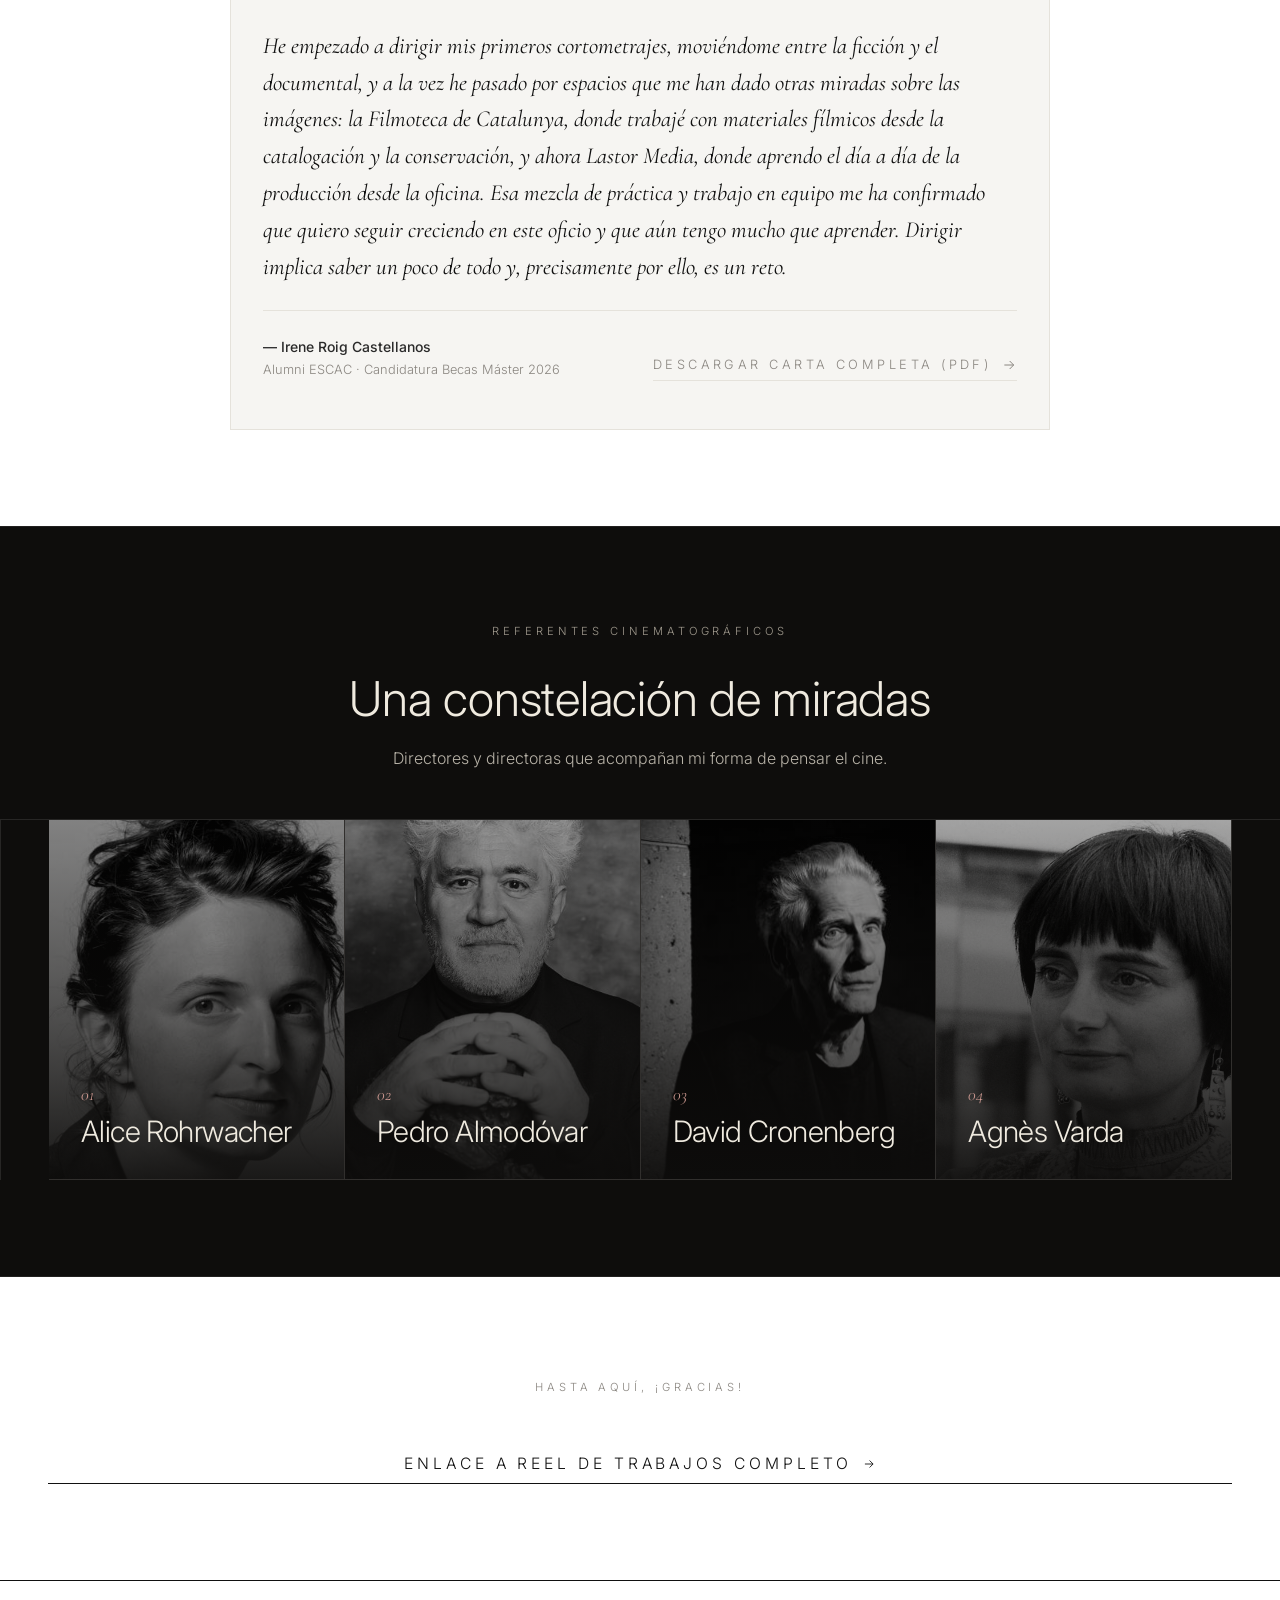
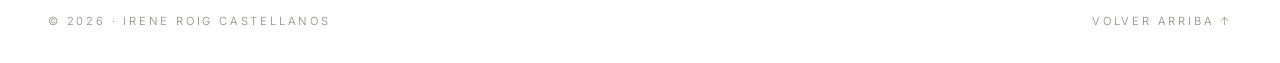
==== commit e9c9b674: "Update index.html" ====
--- a/index.html
+++ b/index.html
@@ -419,7 +419,7 @@
           </li>
           <li>
             <span class="cv-year">—</span>
-            <div><strong>Fotografía</strong><br/>Proyectos personales sobre imagen, archivo y memoria visual</div>
+            <div><strong>Fotografía</strong><br/>Proyectos personales y encargos.</div>
           </li>
         </ul>
       </div>
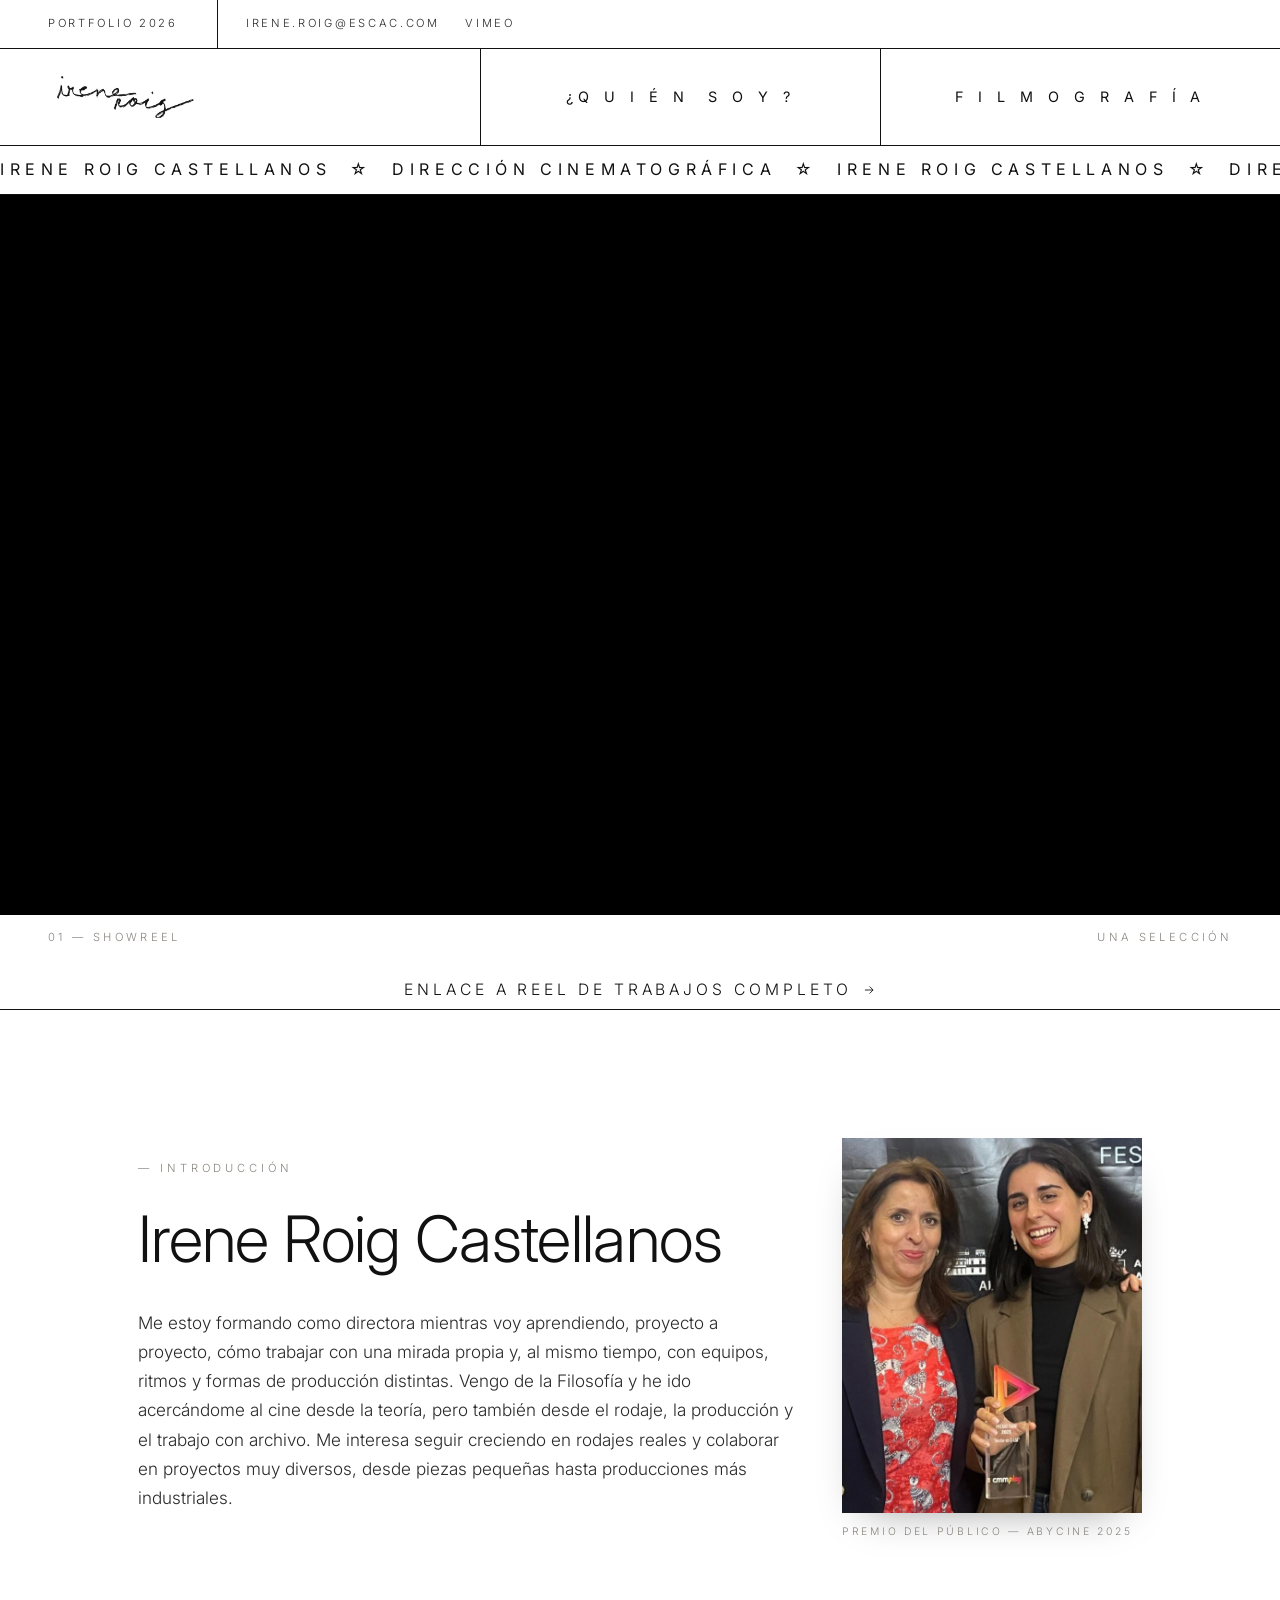
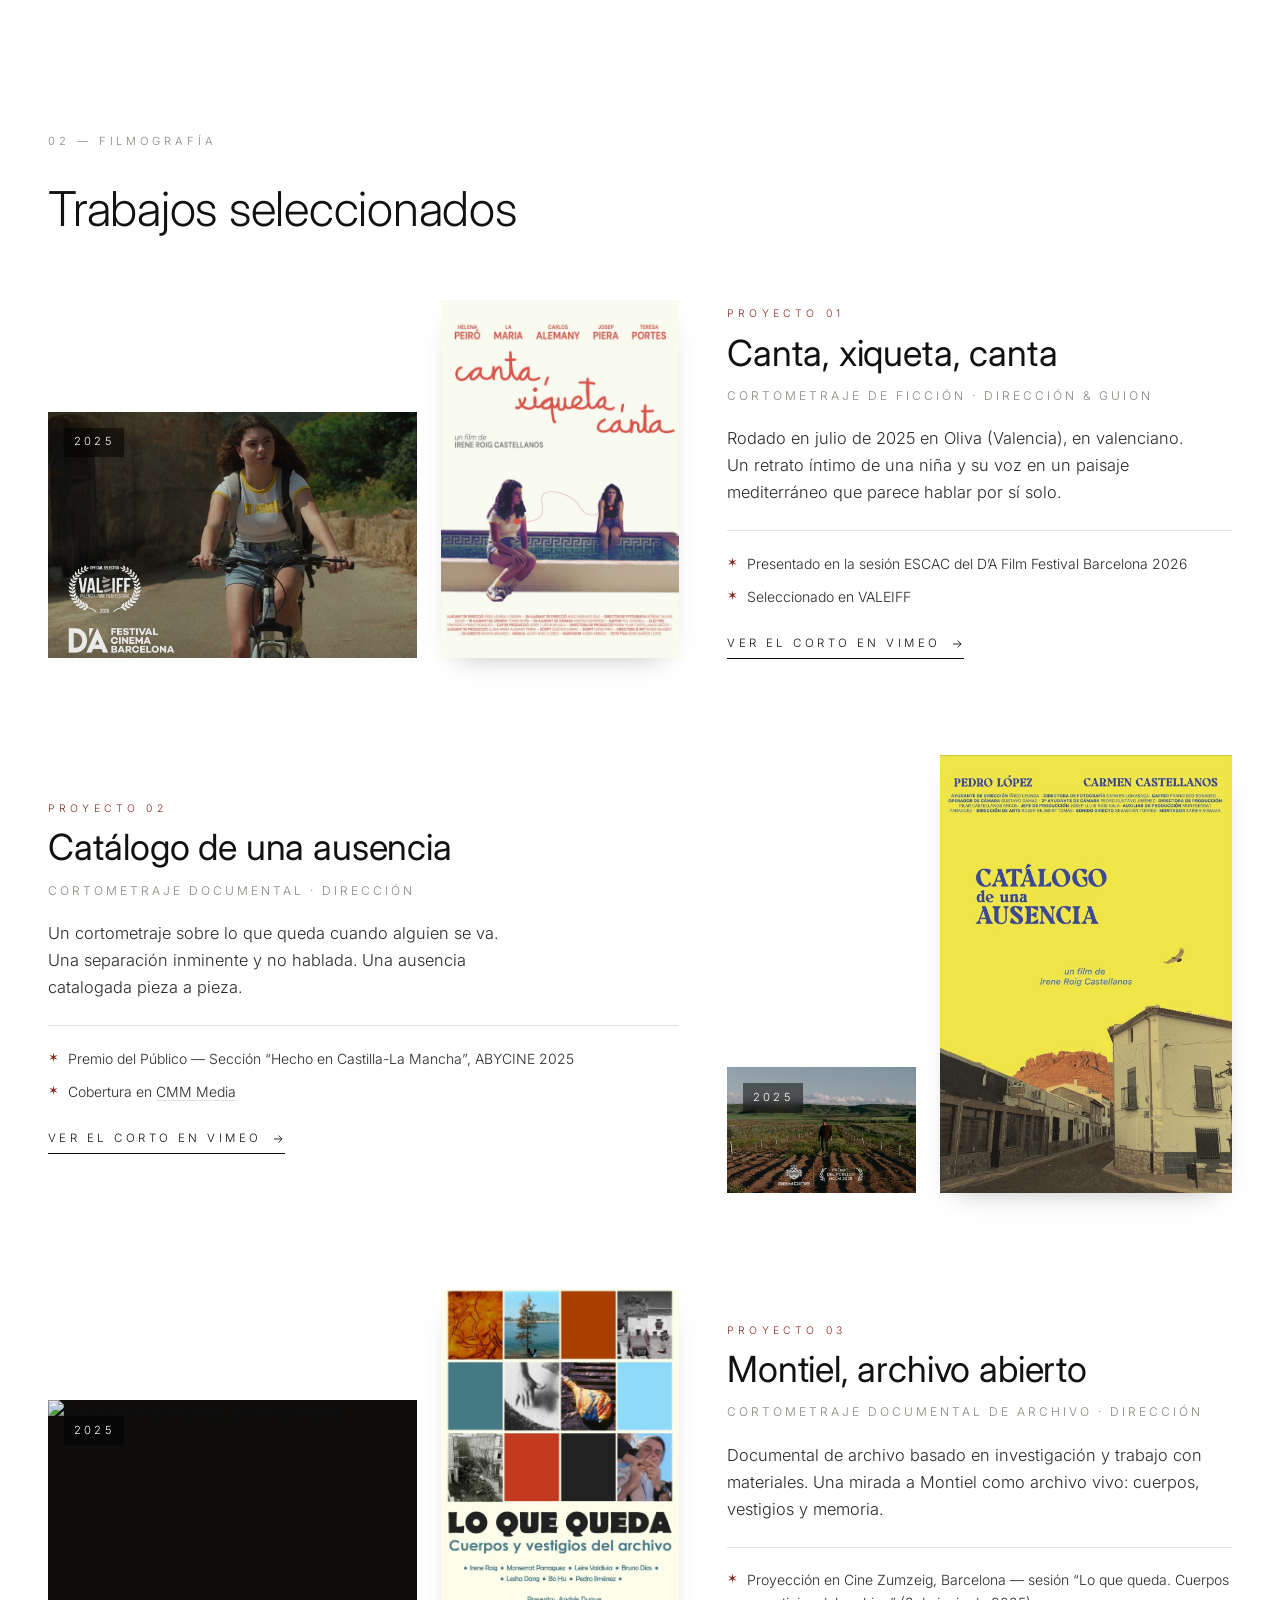
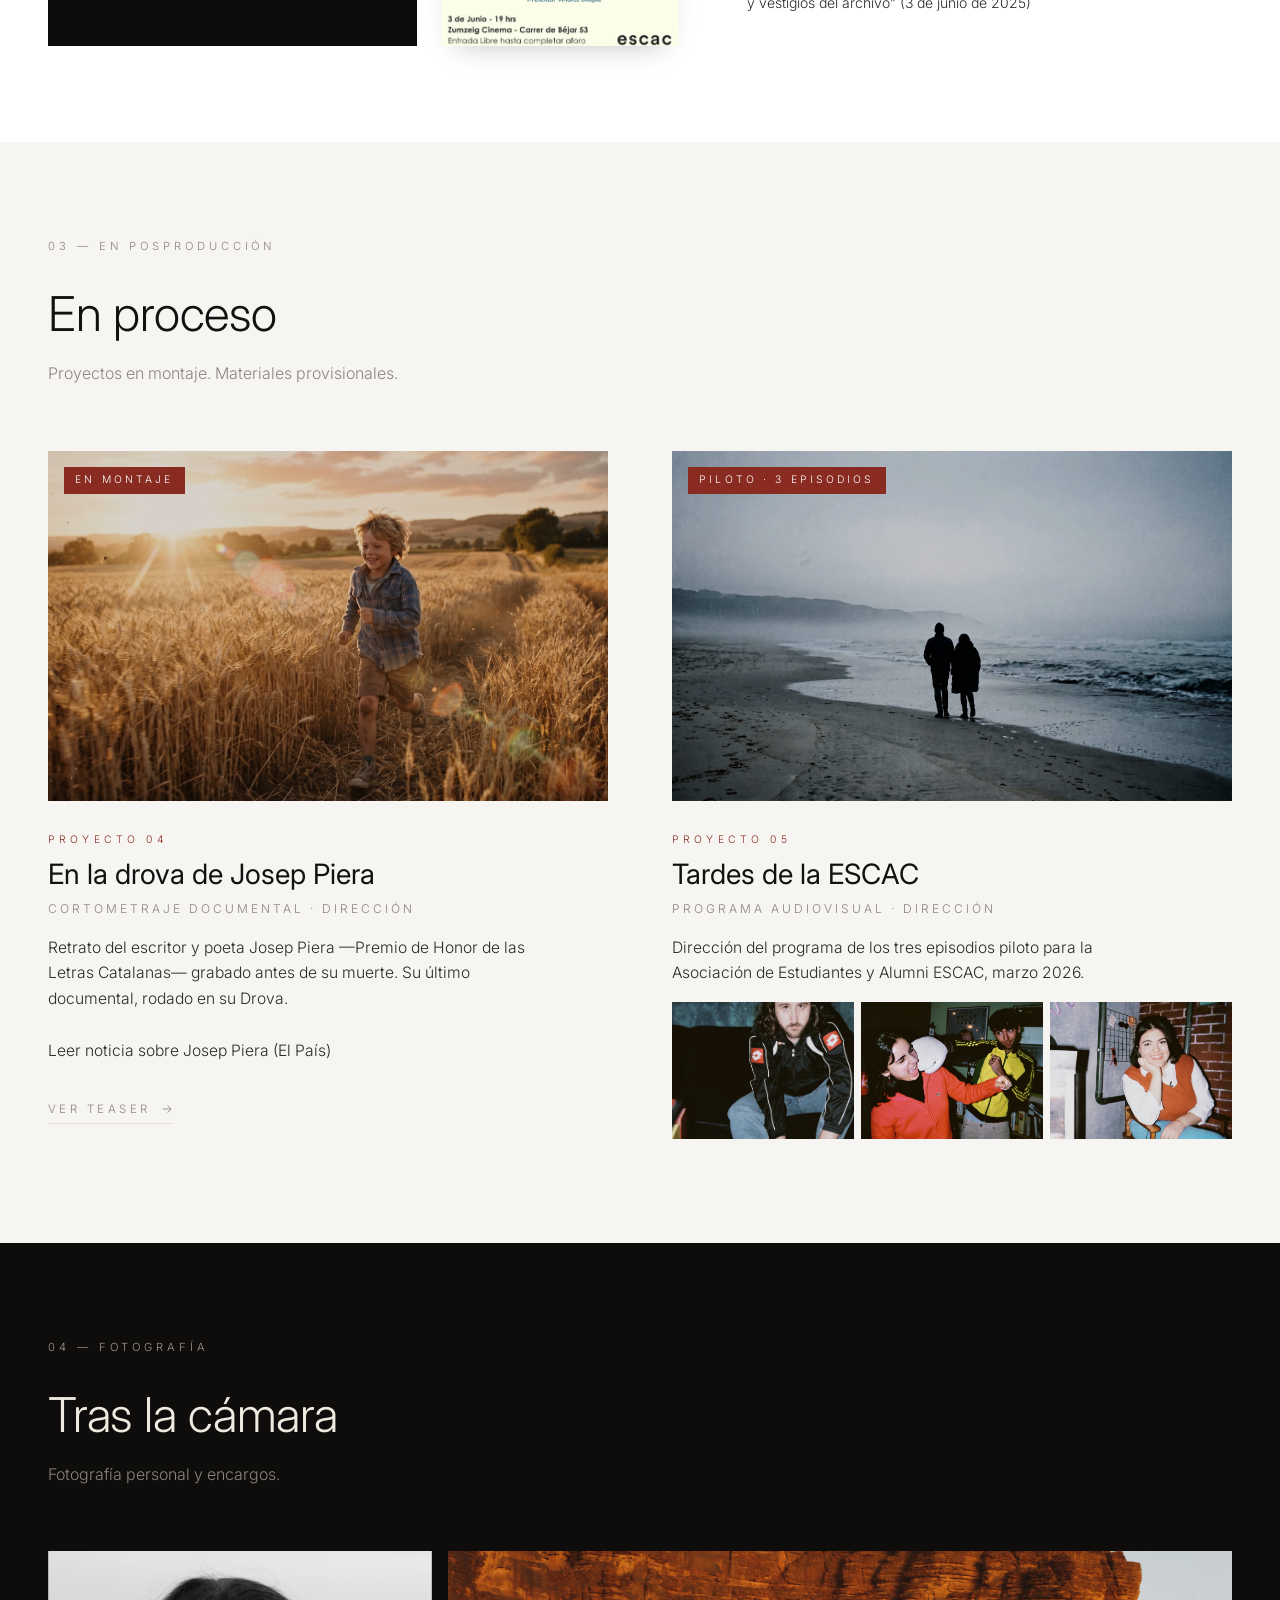
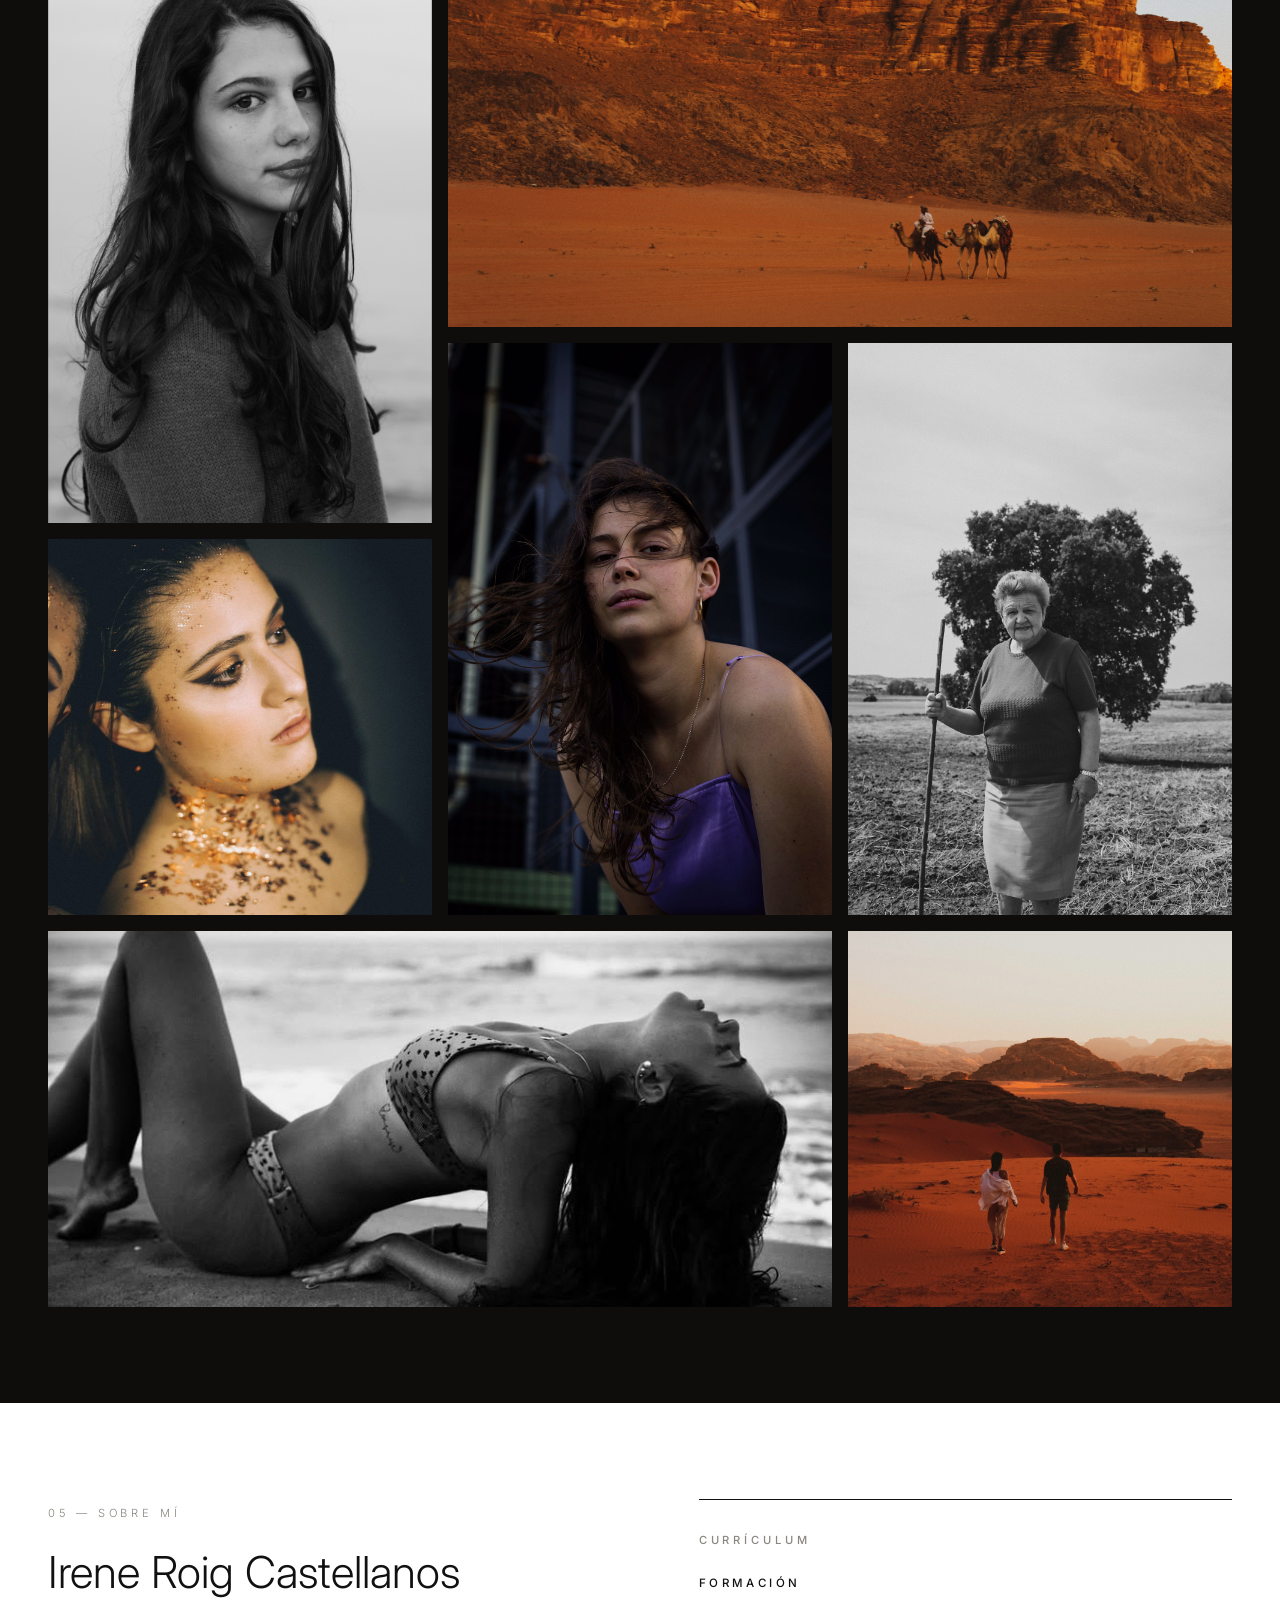
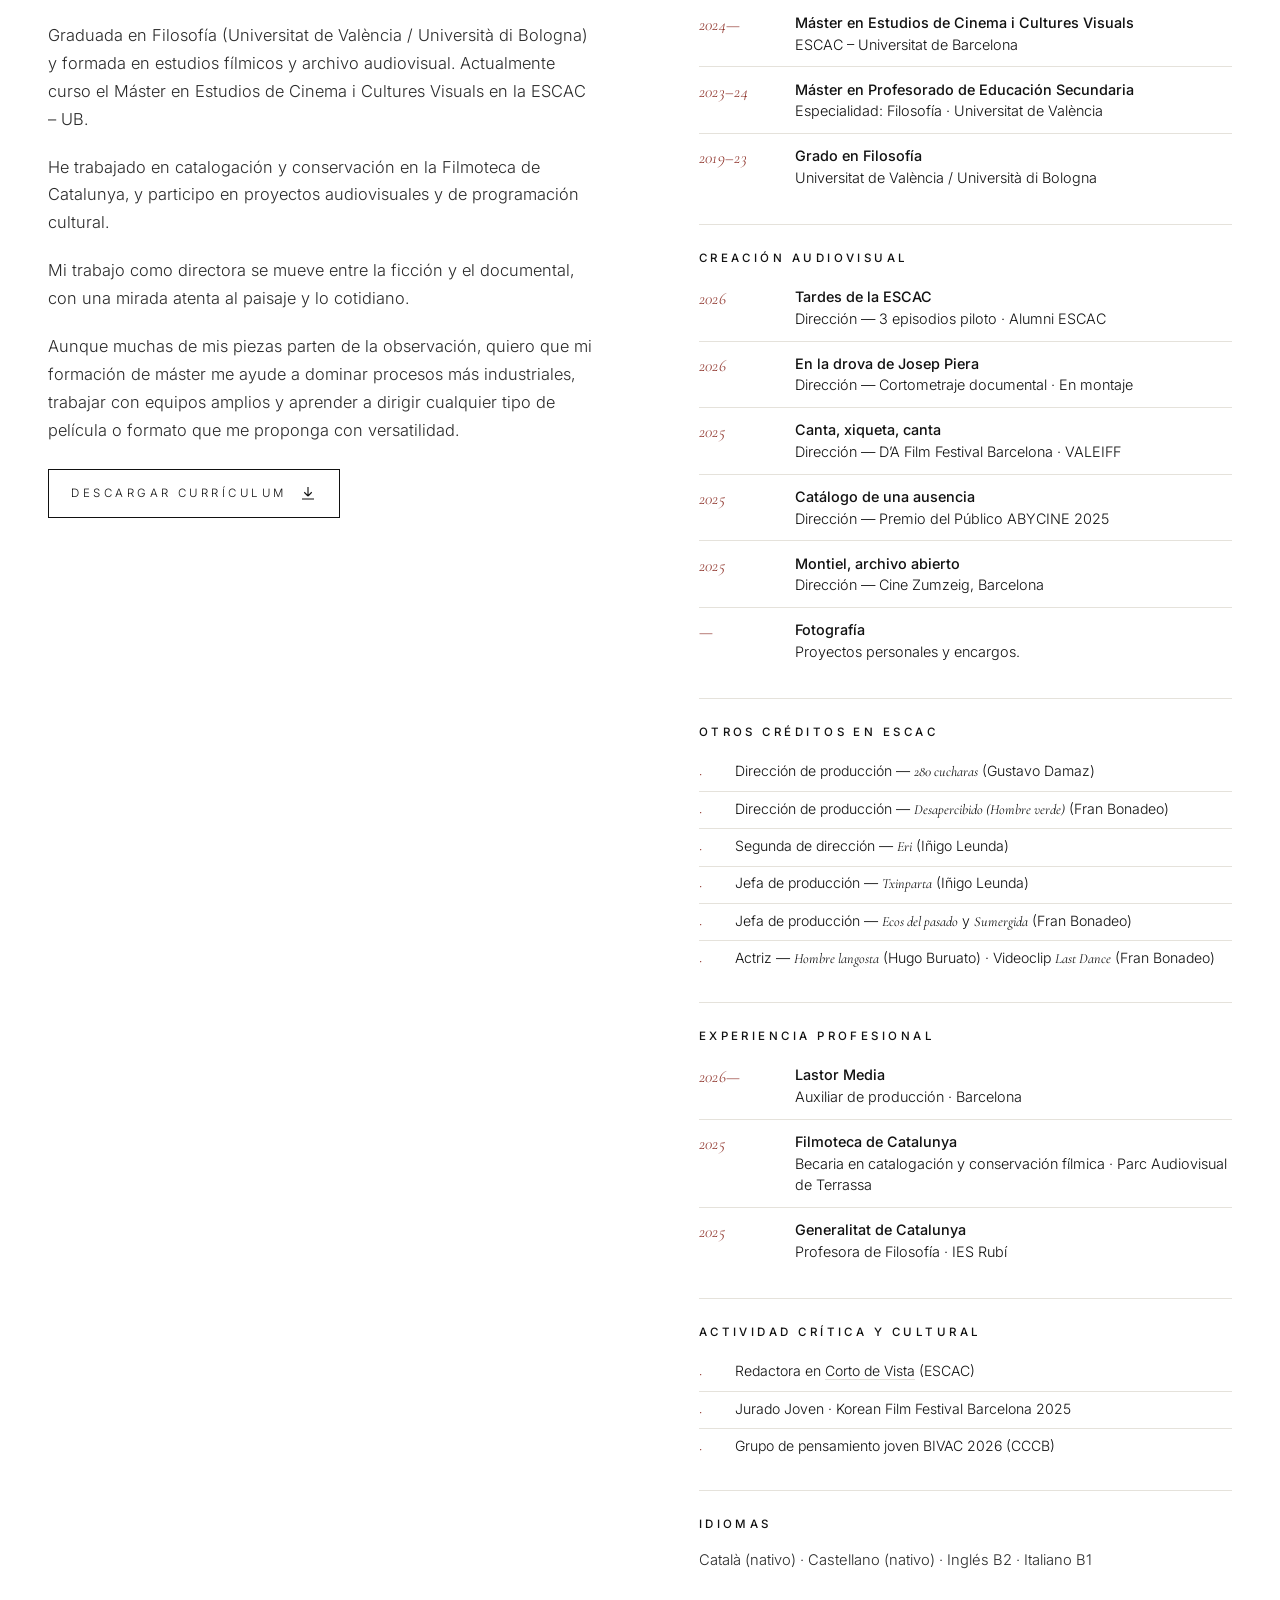
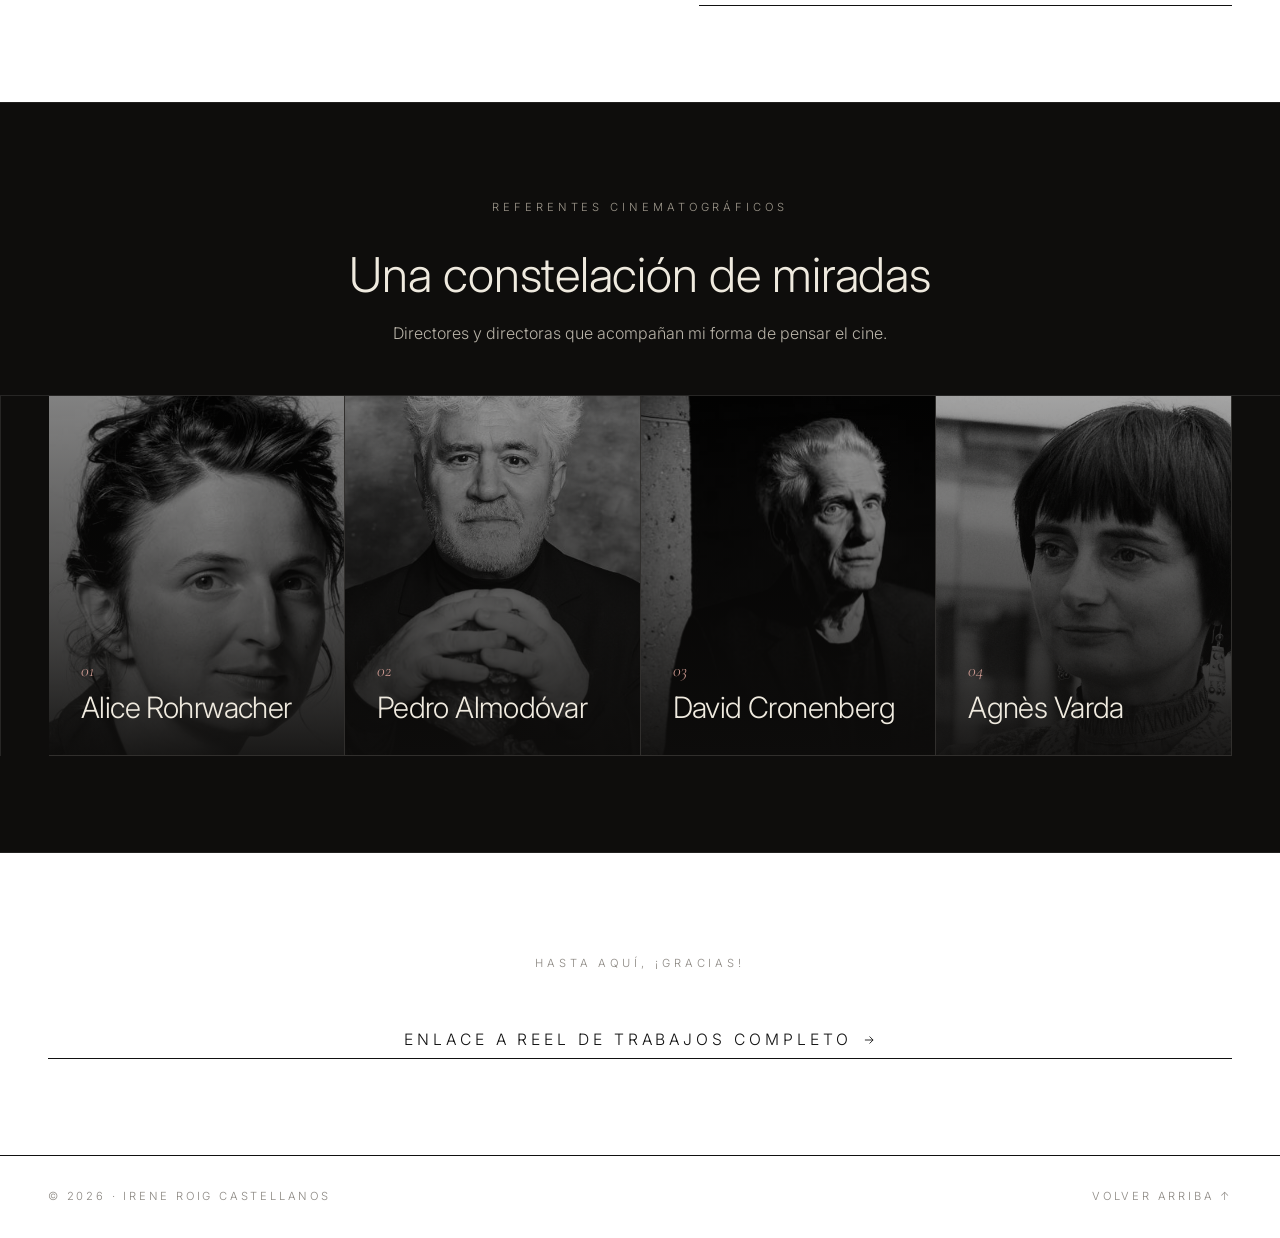
==== commit 53143dd2: "Update index.html" ====
--- a/index.html
+++ b/index.html
@@ -287,36 +287,6 @@
   </div>
 </section>
 
-<!-- ========== ESCAC EN INSTAGRAM ========== -->
-<section class="section" id="escac-ig">
-  <div class="section-head">
-    <span class="eyebrow">Presencia en el Instagram de la ESCAC</span>
-  </div>
-
-  <div class="ig-grid">
-    <div class="ig-card">
-      <blockquote class="instagram-media" data-instgrm-permalink="https://www.instagram.com/p/DWeWCHbDDAE/?utm_source=ig_embed&amp;utm_campaign=loading" data-instgrm-version="14"></blockquote>
-    </div>
-
-    <div class="ig-card">
-      <blockquote class="instagram-media" data-instgrm-permalink="https://www.instagram.com/reel/DVTNN2sjTQh/?utm_source=ig_embed&amp;utm_campaign=loading" data-instgrm-version="14"></blockquote>
-    </div>
-
-    <div class="ig-card">
-      <blockquote class="instagram-media" data-instgrm-permalink="https://www.instagram.com/p/DQew9ajjEBx/?utm_source=ig_embed&amp;utm_campaign=loading" data-instgrm-version="14"></blockquote>
-    </div>
-
-    <div class="ig-card">
-      <blockquote class="instagram-media" data-instgrm-permalink="https://www.instagram.com/p/DPoYEYwDBL6/?utm_source=ig_embed&amp;utm_campaign=loading" data-instgrm-version="14"></blockquote>
-    </div>
-
-    <div class="ig-card">
-      <blockquote class="instagram-media" data-instgrm-permalink="https://www.instagram.com/p/DTaCCrPCIK7/?utm_source=ig_embed&amp;utm_campaign=loading" data-instgrm-version="14"></blockquote>
-    </div>
-  </div>
-
-  <script async src="https://www.instagram.com/embed.js"></script>
-</section>
 
 <!-- ========== FOTOGRAFÍA ========== -->
 <section class="section section--dark" id="fotografia">
@@ -471,46 +441,7 @@
   </div>
 </section>
 
-<!-- ========== CARTA DE MOTIVACIÓN (ESCAC) ========== -->
-<section class="section" id="carta">
-  <div class="section-head section-head--center">
-    <span class="eyebrow">06 — Statement</span>
-    <h2>Carta de motivación</h2>
-    <p class="section-lede">Declaración personal para las Becas internas de Máster de la ESCAC.</p>
-  </div>
-
-  <blockquote class="letter">
-    <p class="letter-mark" aria-hidden="true">“</p>
-    <p class="letter-body">
-      Me presento a las becas internas de máster de la ESCAC porque quiero seguir formándome
-      como directora dentro de la escuela donde ya he empezado a encontrar mi lugar. Vengo de la
-      Filosofía y, en estos últimos años, he ido desplazando esa forma de pensar hacia el cine, primero
-      desde la teoría y la investigación, y cada vez más desde el trabajo en rodajes y en producción.
-    </p>
-    <p class="letter-body">
-      He empezado a dirigir mis primeros cortometrajes, moviéndome entre la ficción y el
-      documental, y a la vez he pasado por espacios que me han dado otras miradas sobre las
-      imágenes: la Filmoteca de Catalunya, donde trabajé con materiales fílmicos desde la
-      catalogación y la conservación, y ahora Lastor Media, donde aprendo el día a día de la
-      producción desde la oficina. Esa mezcla de práctica y trabajo en equipo me ha
-      confirmado que quiero seguir creciendo en este oficio y que aún tengo mucho que aprender.
-      Dirigir implica saber un poco de todo y, precisamente por ello, es un reto.
-    </p>
-    <footer class="letter-foot">
-      <div>
-        <strong>— Irene Roig Castellanos</strong><br/>
-        <span>Alumni ESCAC · Candidatura Becas Máster 2026</span>
-      </div>
-      <a href="assets/docs/Irene-Roig-beca-Master-ESCAC.pdf" class="work-link work-link--muted" download>
-        <span>Descargar carta completa (PDF)</span>
-        <svg viewBox="0 0 24 24" width="16" height="16" fill="none" stroke="currentColor" stroke-width="1.5" aria-hidden="true">
-          <path d="M5 12h14m0 0l-6-6m6 6l-6 6"/>
-        </svg>
-      </a>
-    </footer>
-  </blockquote>
-</section>
-
+  
 <!-- ========== REFERENTES CINEMATOGRÁFICOS ========== -->
 <section class="section section--dark references" id="referentes">
   <div class="section-head section-head--center">
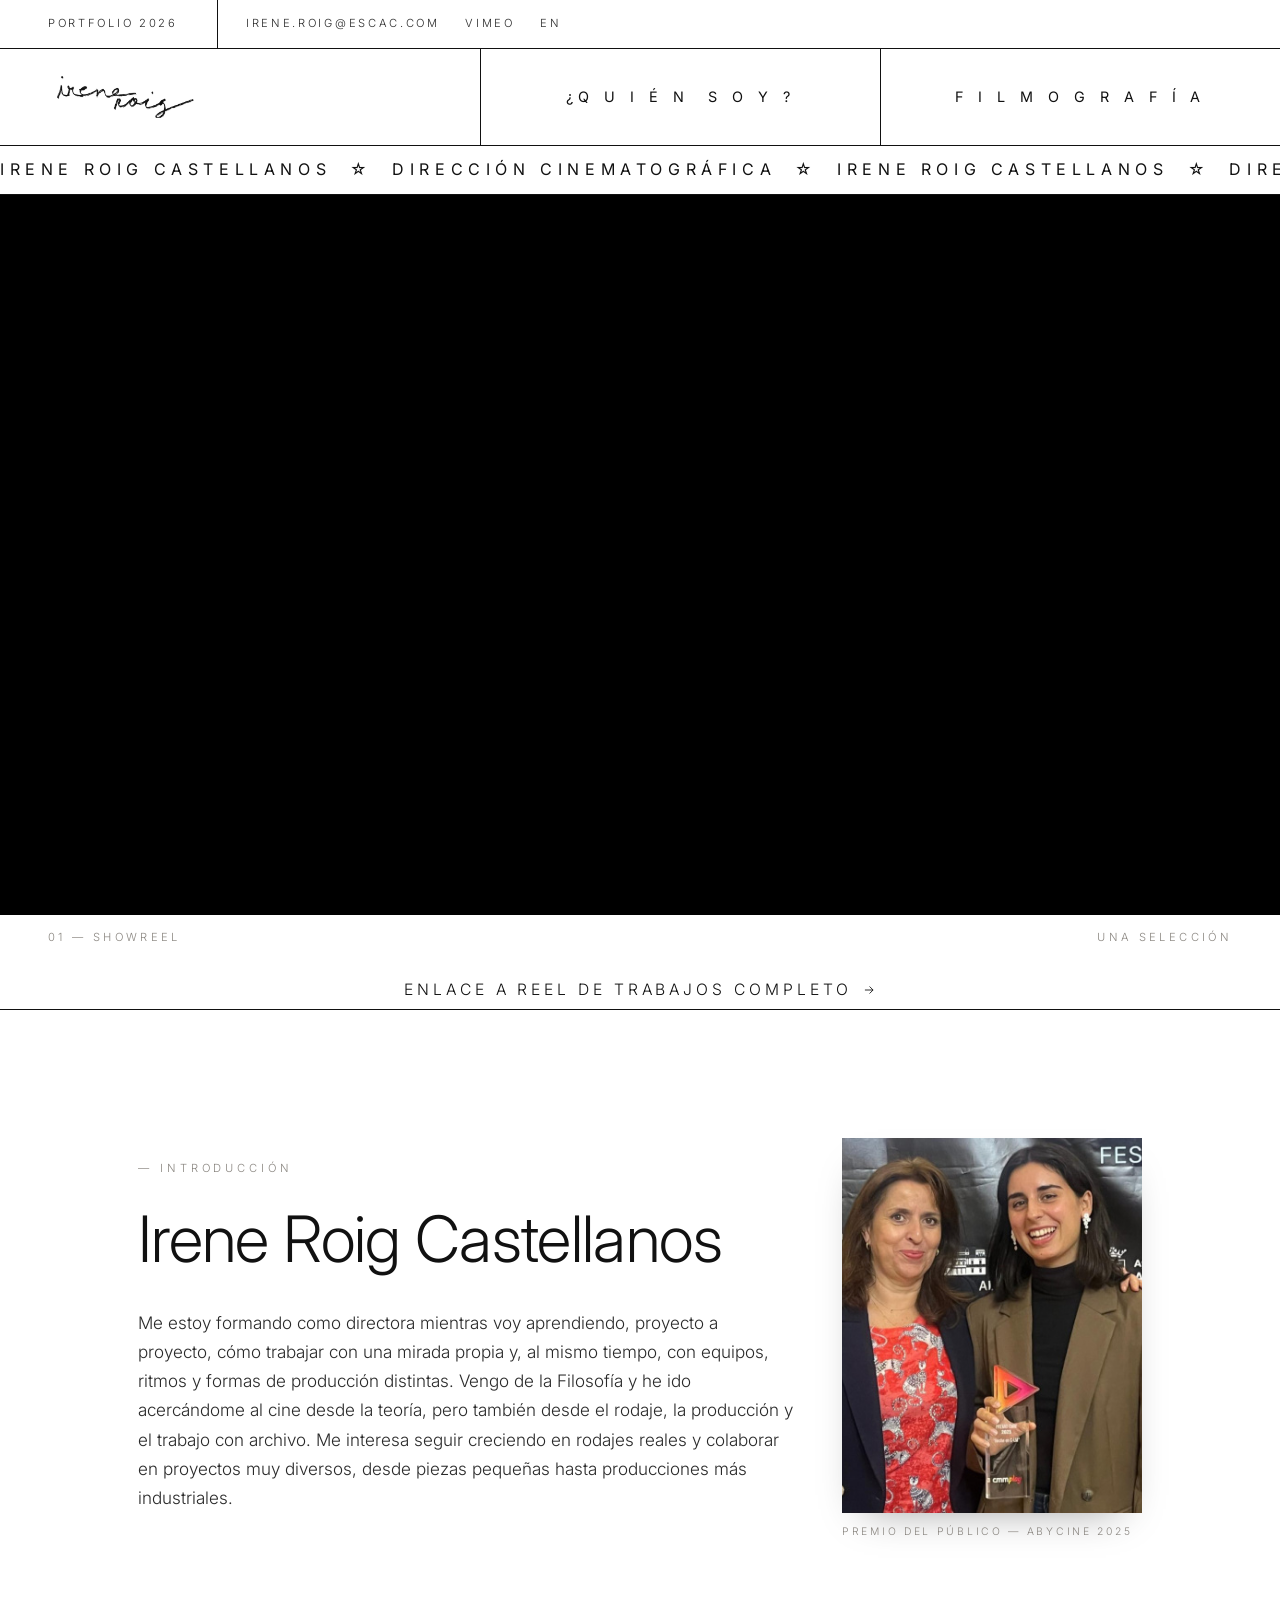
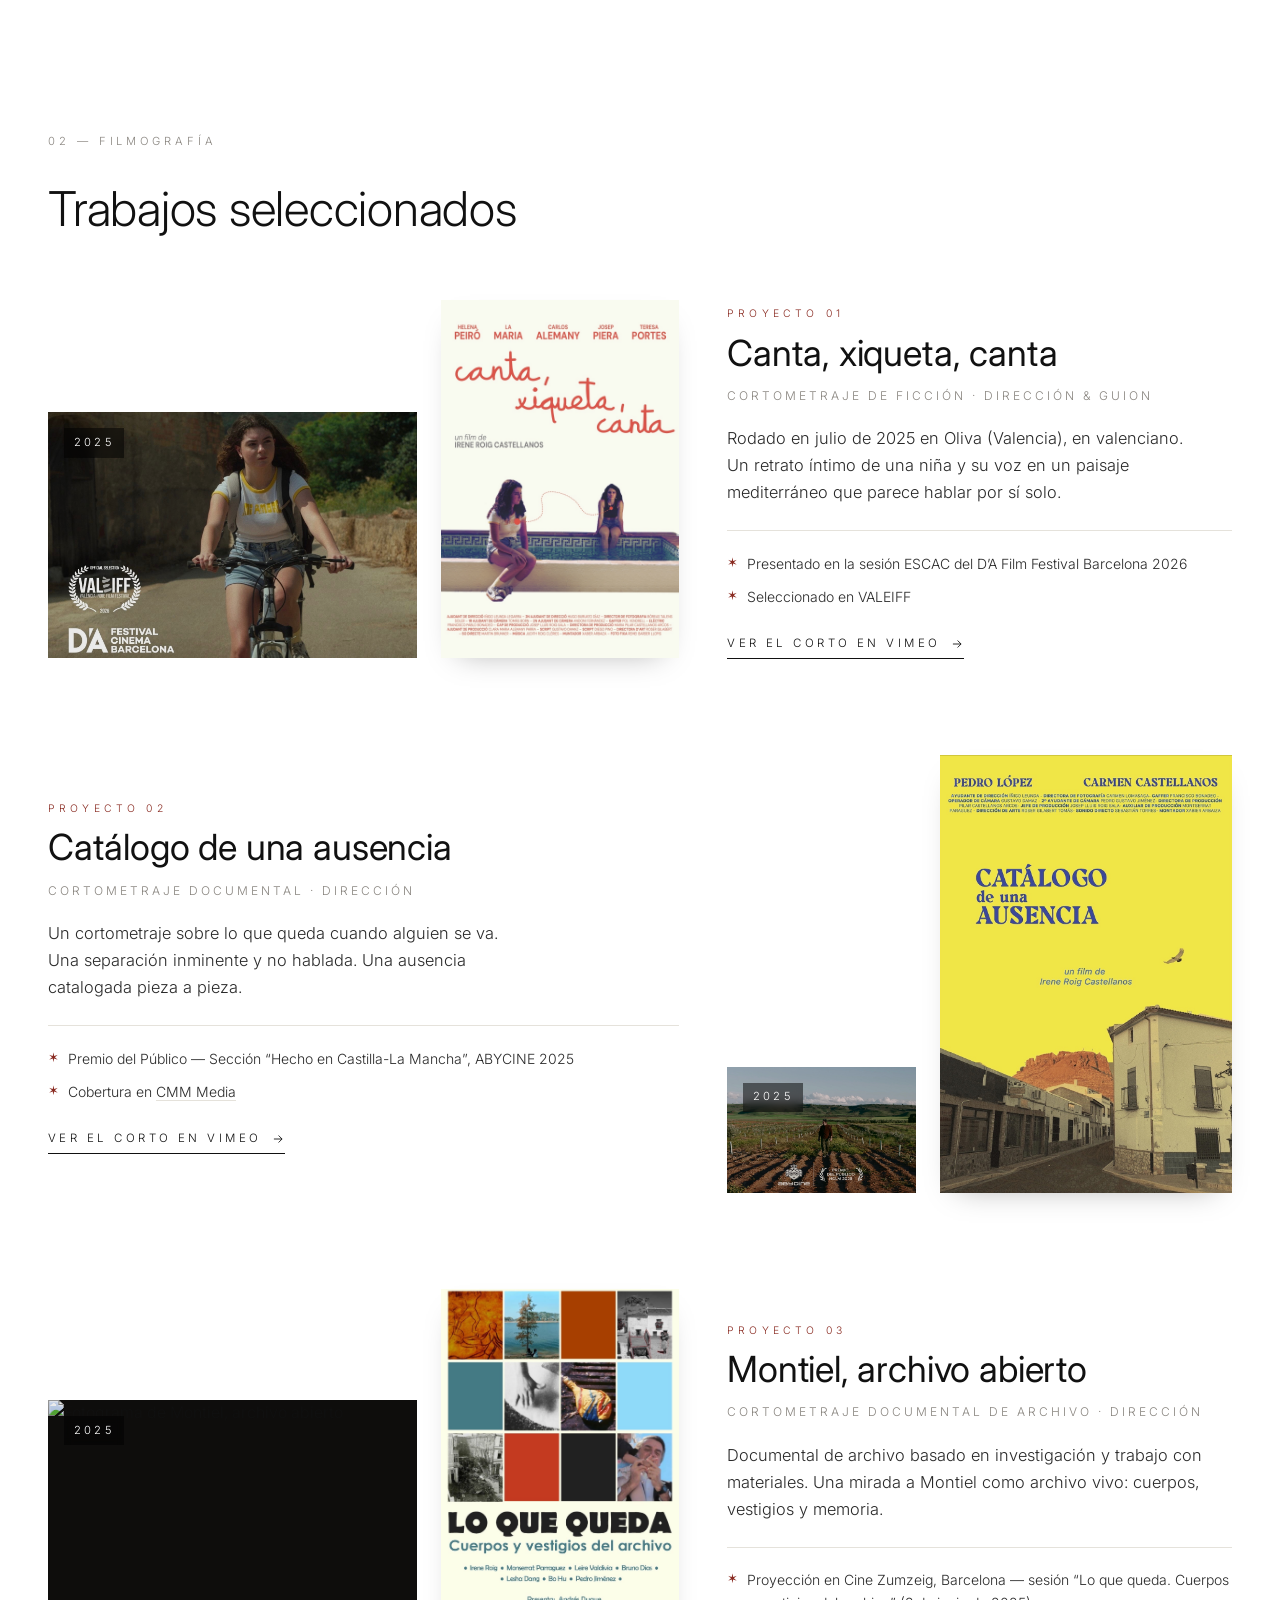
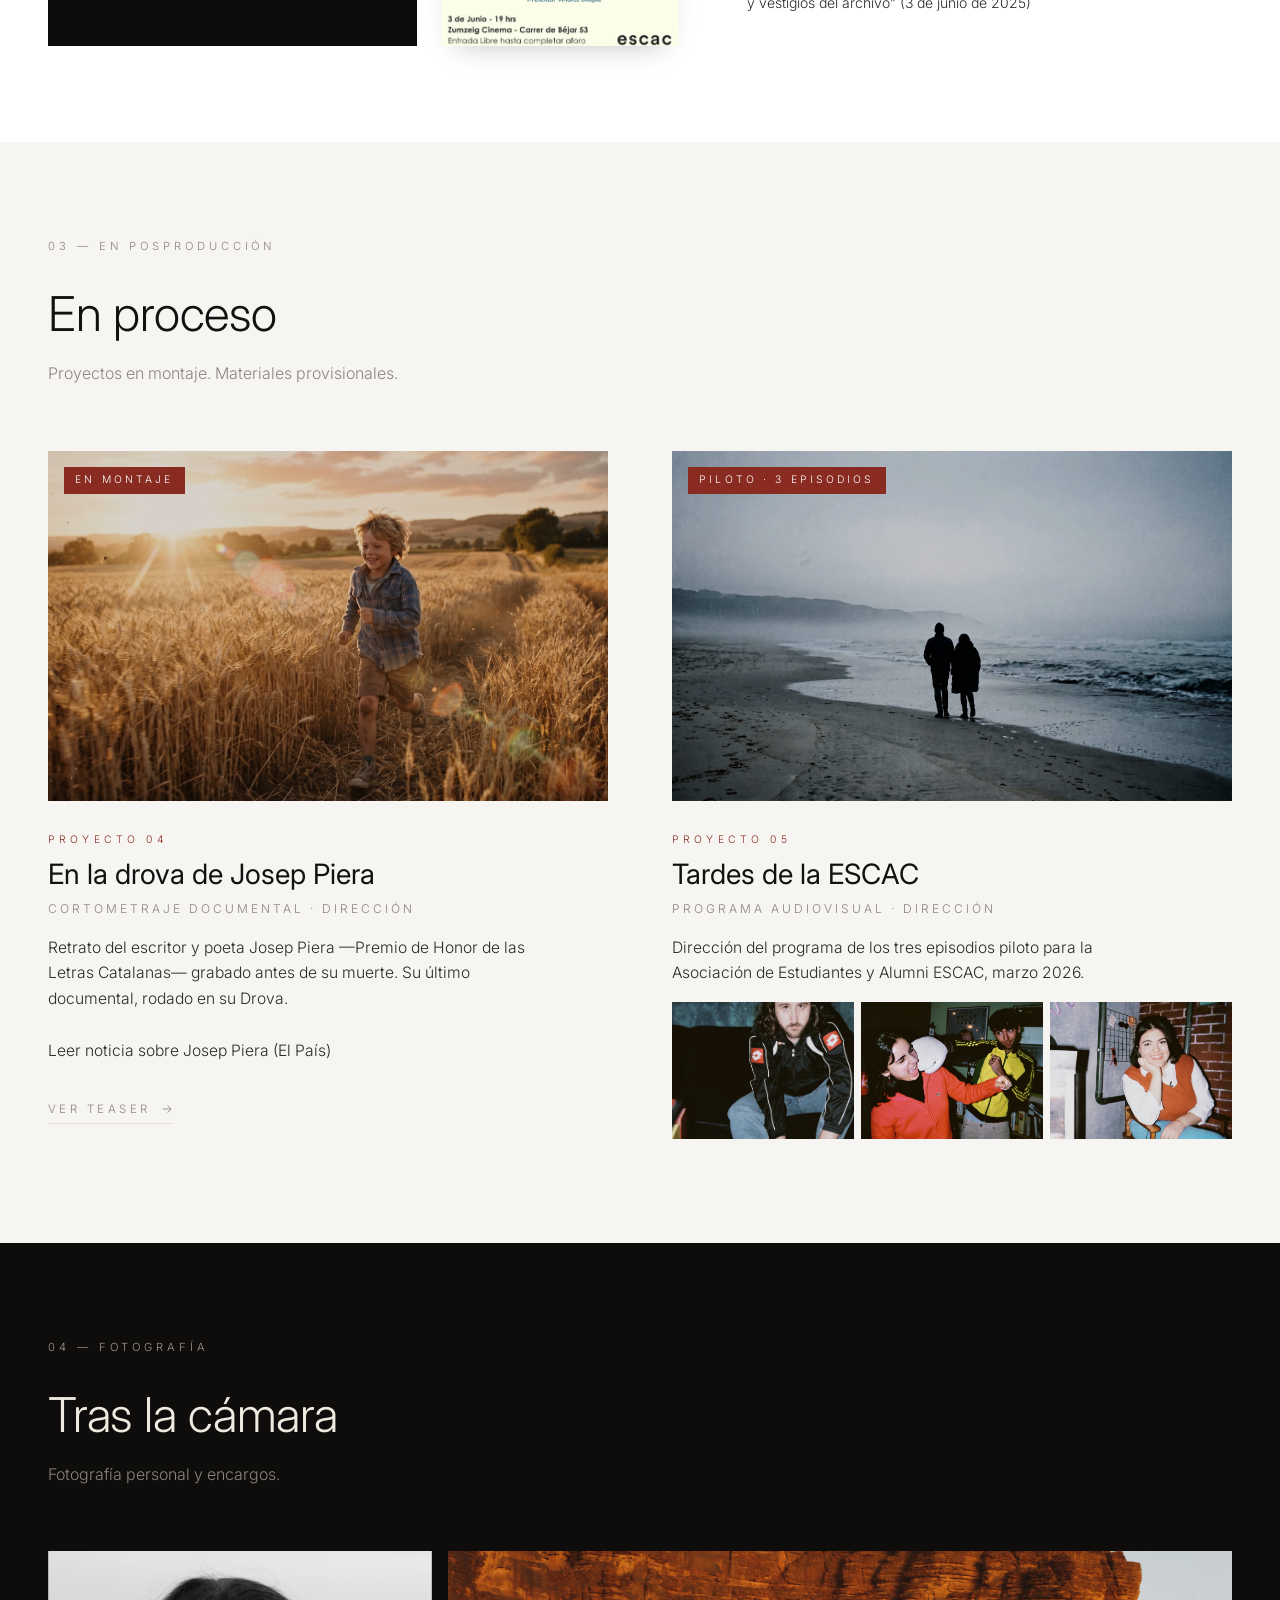
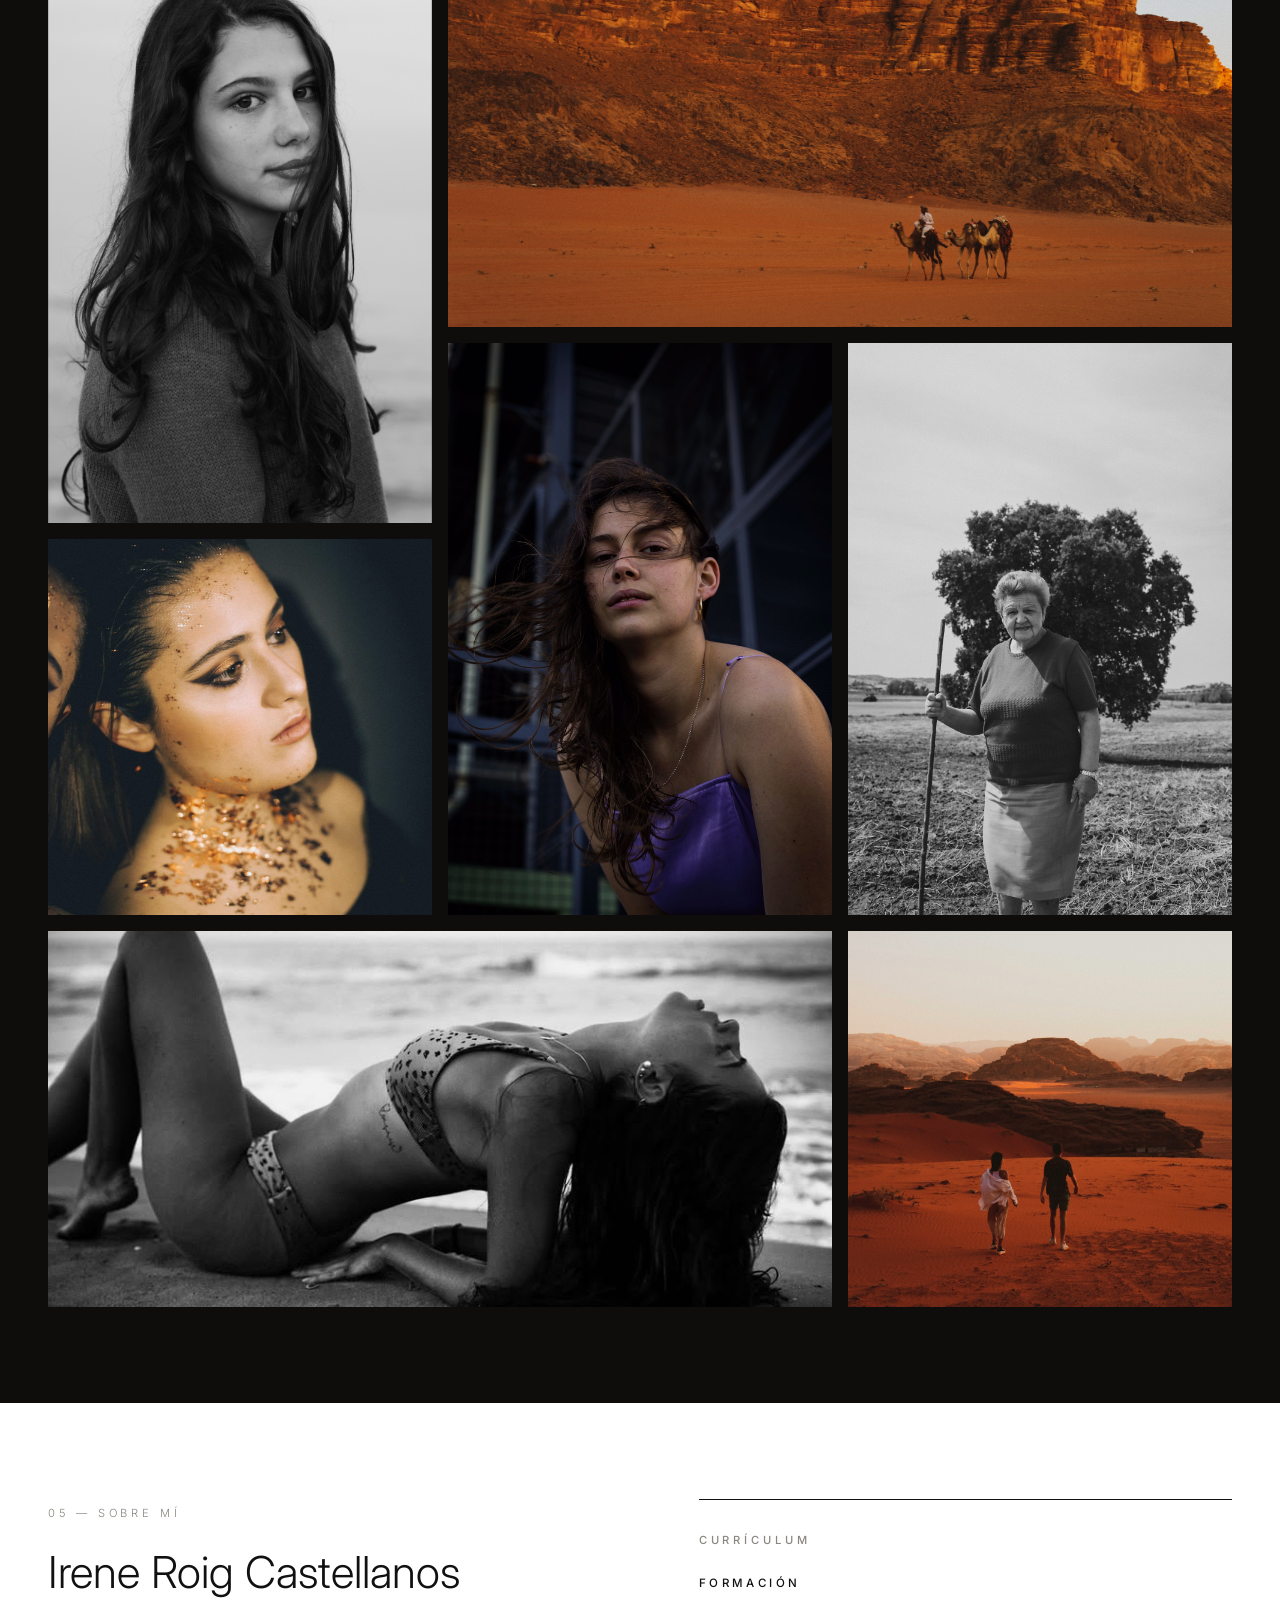
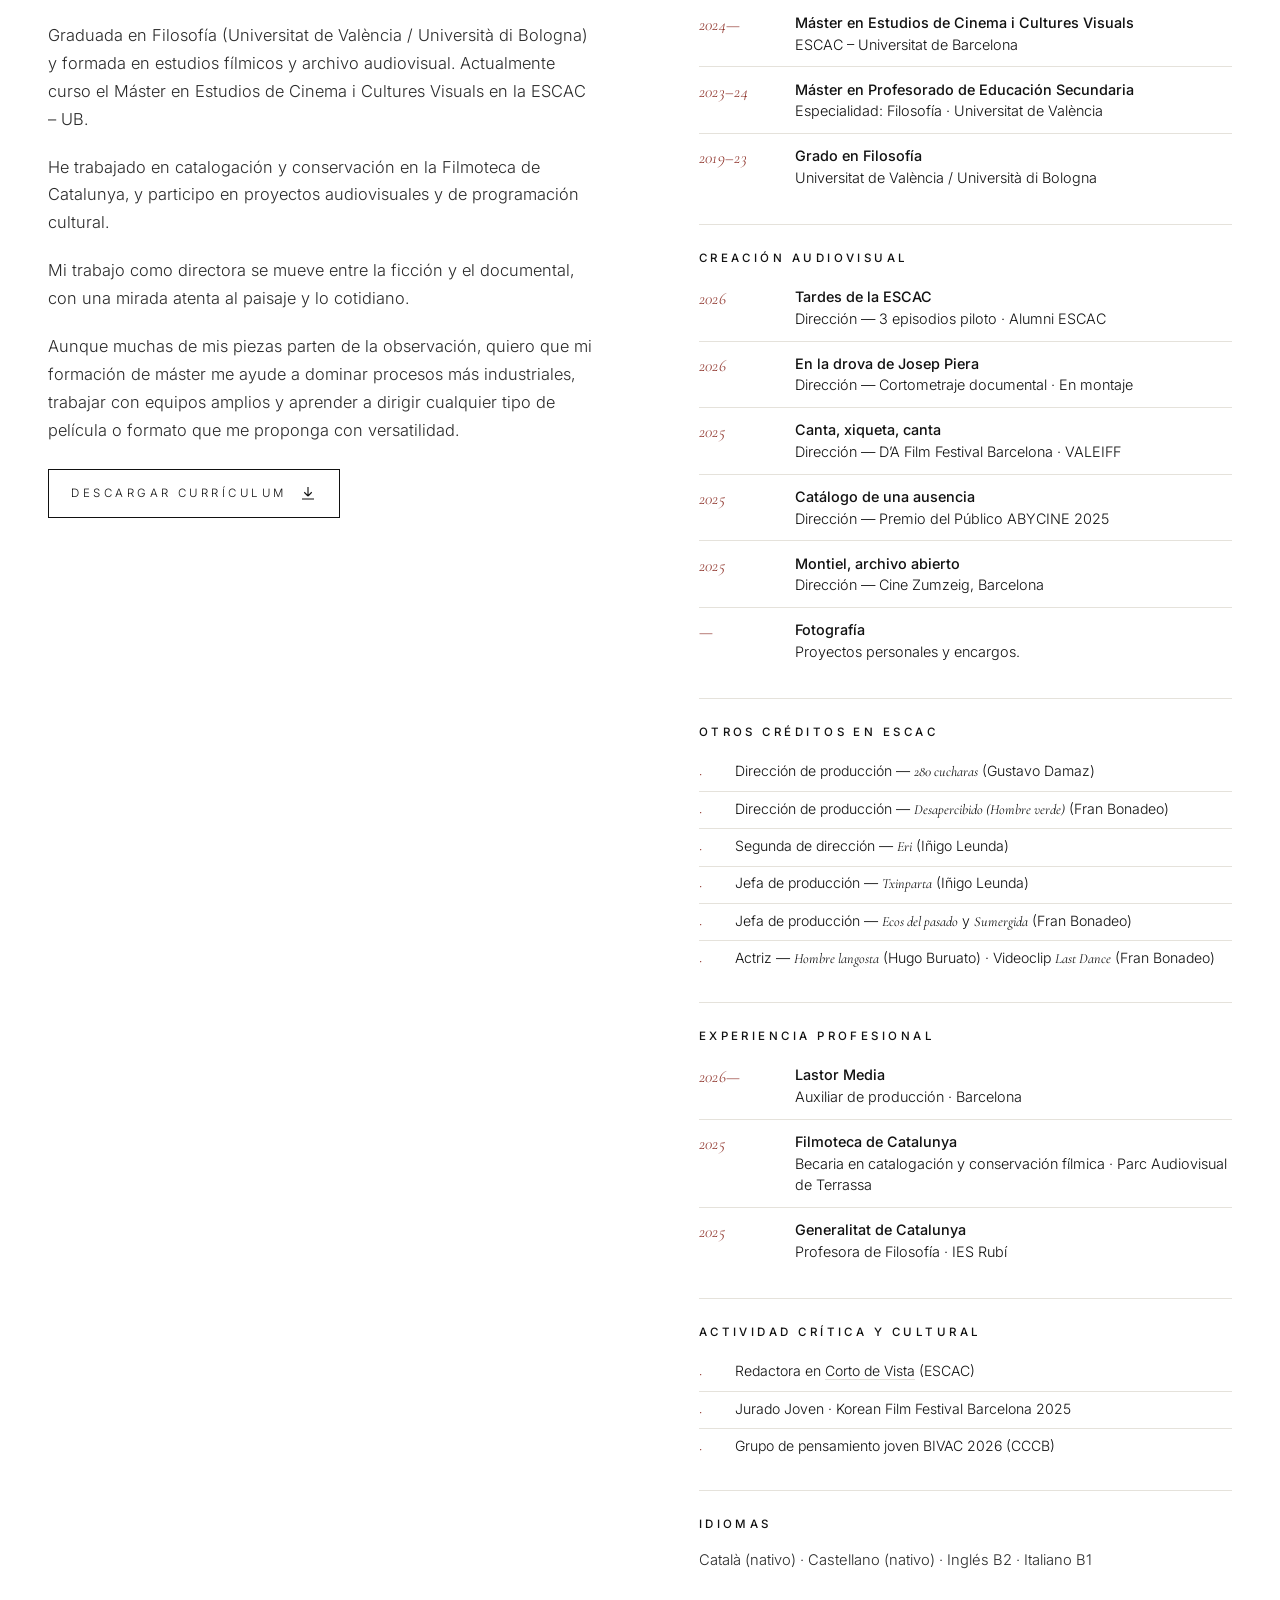
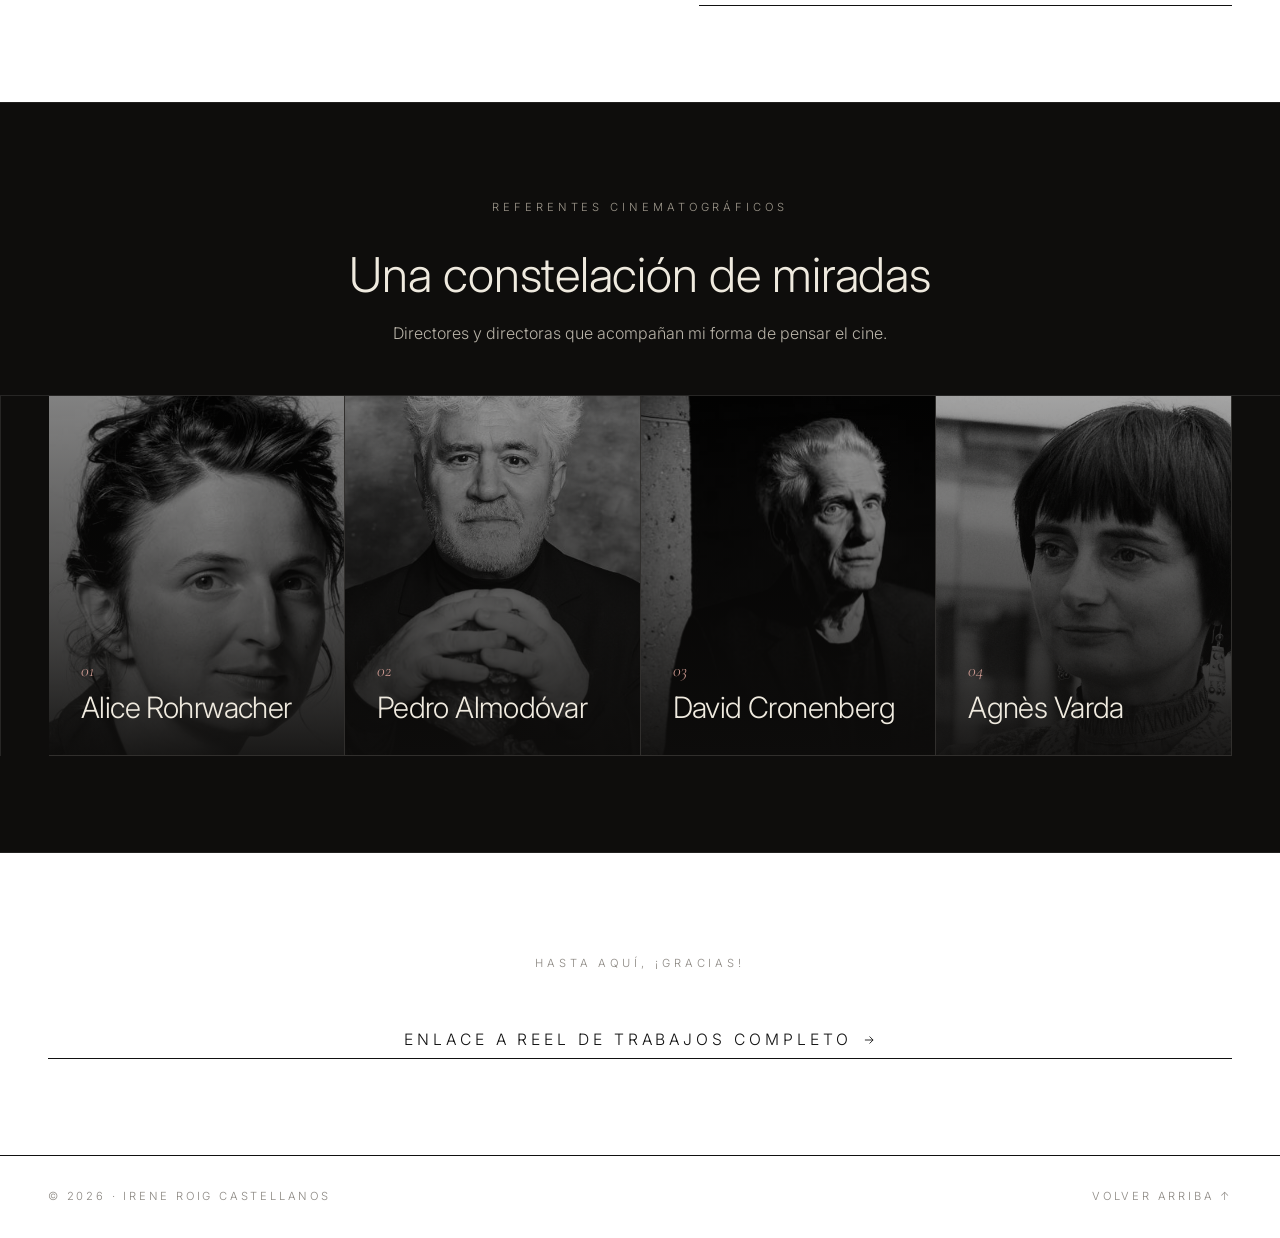
==== commit ff6e6c0d: "Update index.html" ====
--- a/index.html
+++ b/index.html
@@ -17,12 +17,14 @@
 <body>
 
 <!-- ========== TOP BAR ========== -->
+<!-- ========== TOP BAR ========== -->
 <div class="topbar">
   <div class="topbar-inner">
     <nav class="topbar-contact" aria-label="Enlaces principales">
       <a class="topbar-portfolio" href="#top" aria-label="Inicio">Portfolio 2026</a>
       <a href="mailto:irene.roig@escac.com">irene.roig@escac.com</a>
       <a href="https://vimeo.com/user251891417?fl=pp&fe=sh" target="_blank" rel="noopener">Vimeo</a>
+      <a href="/en/index.html" lang="en" class="lang-switch" aria-label="Ver versión en inglés">EN</a>
     </nav>
   </div>
 </div>
